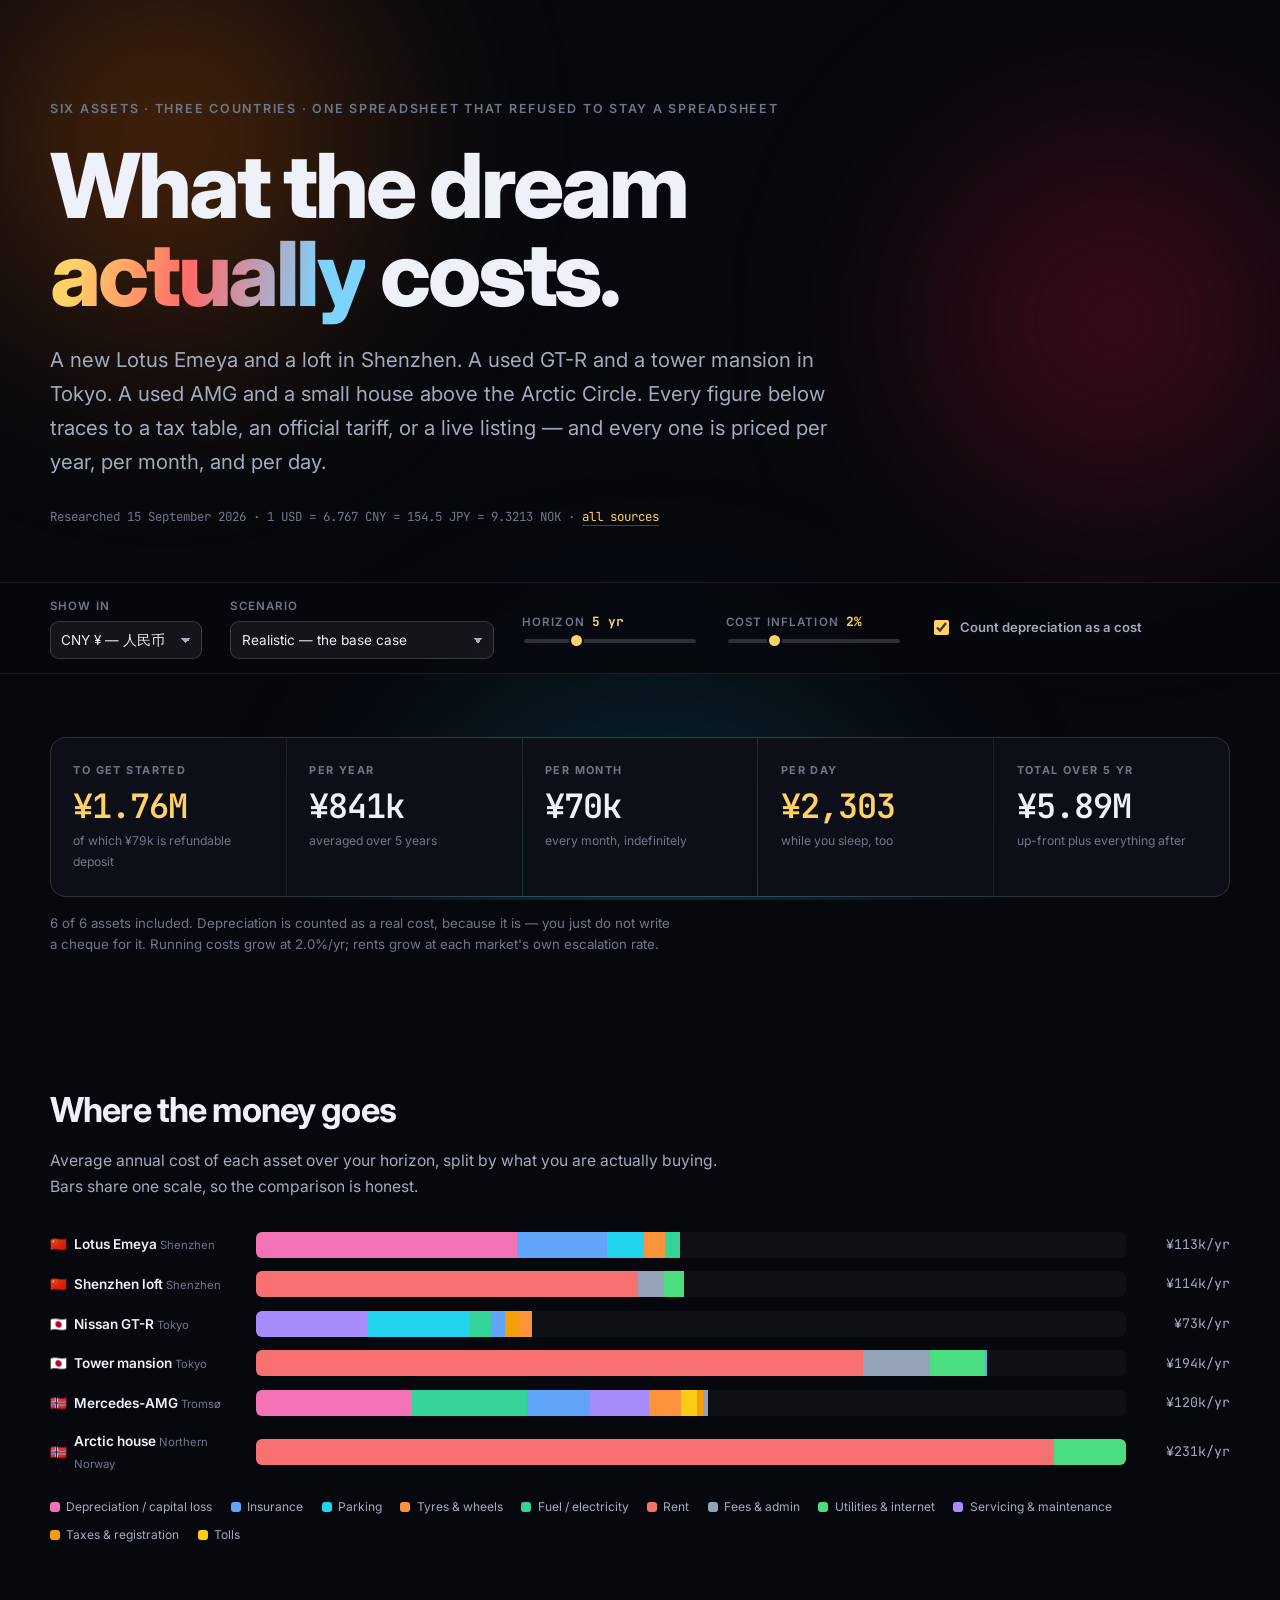
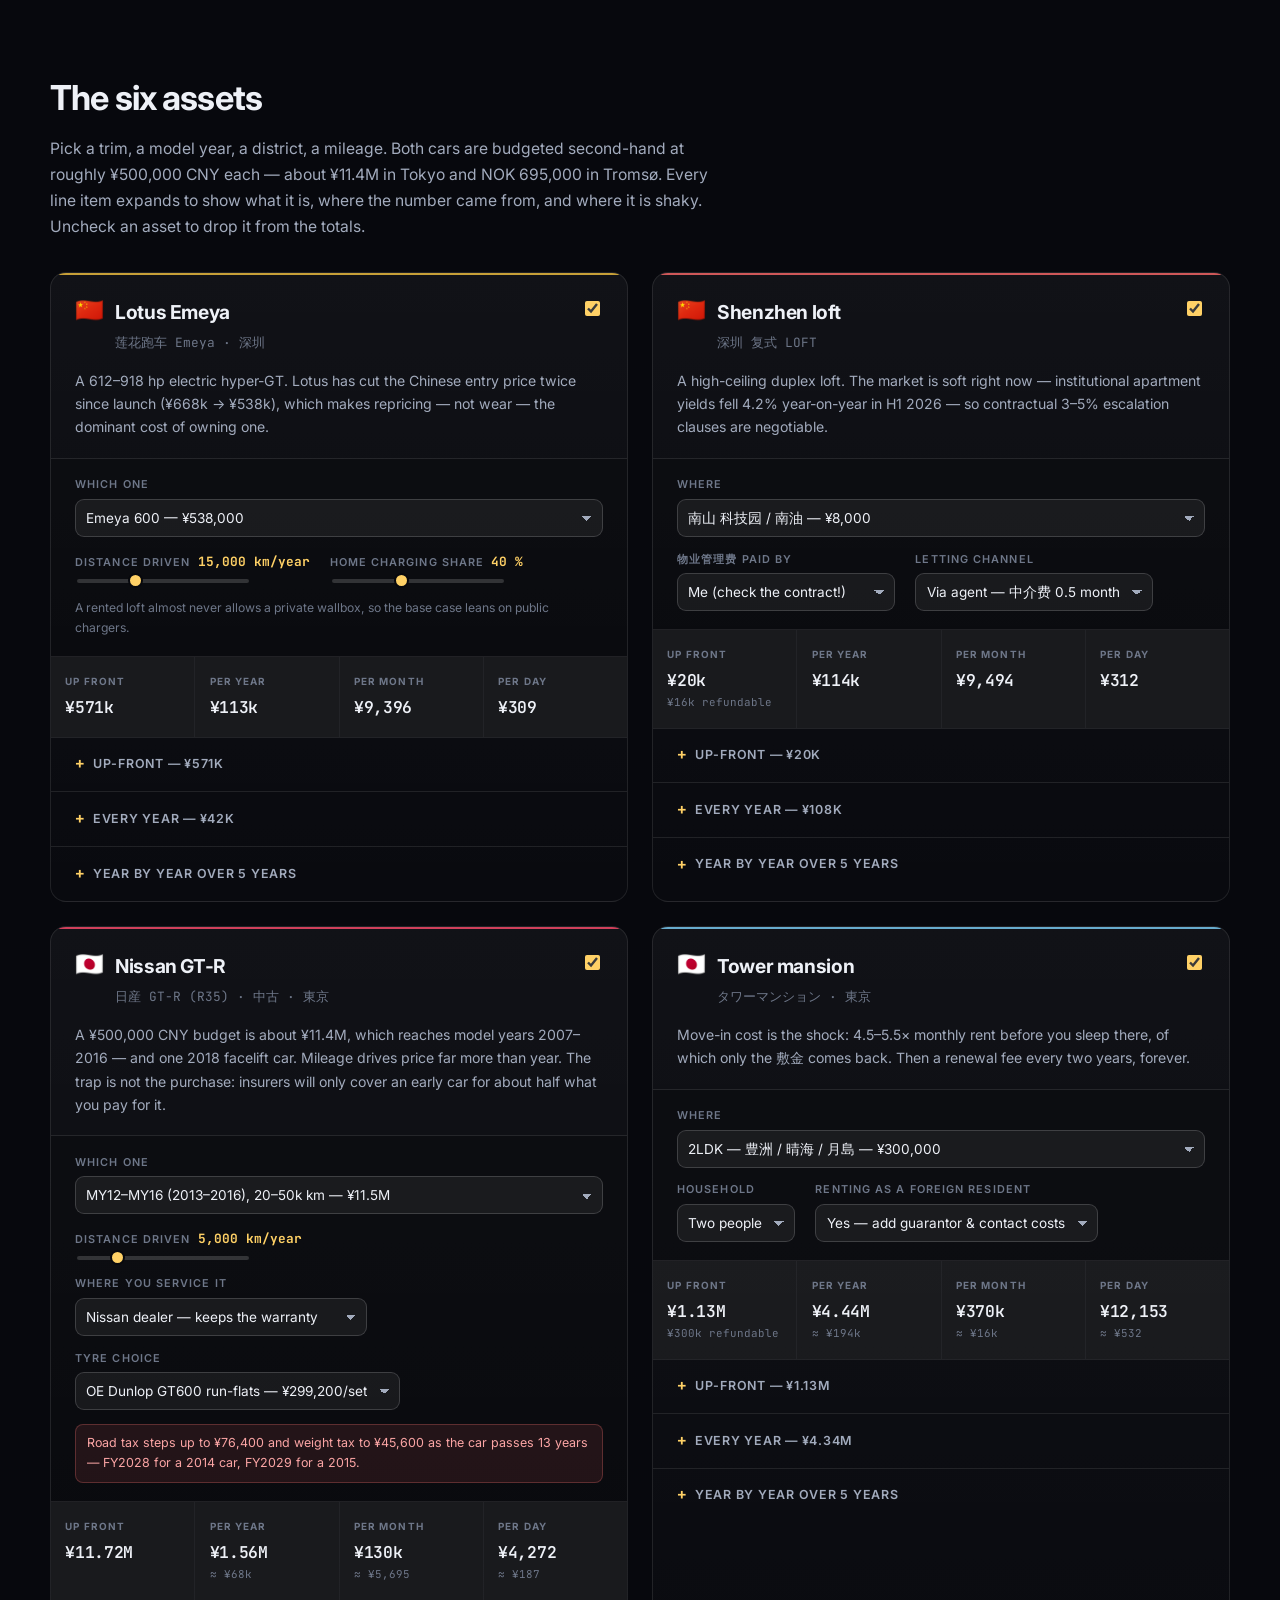
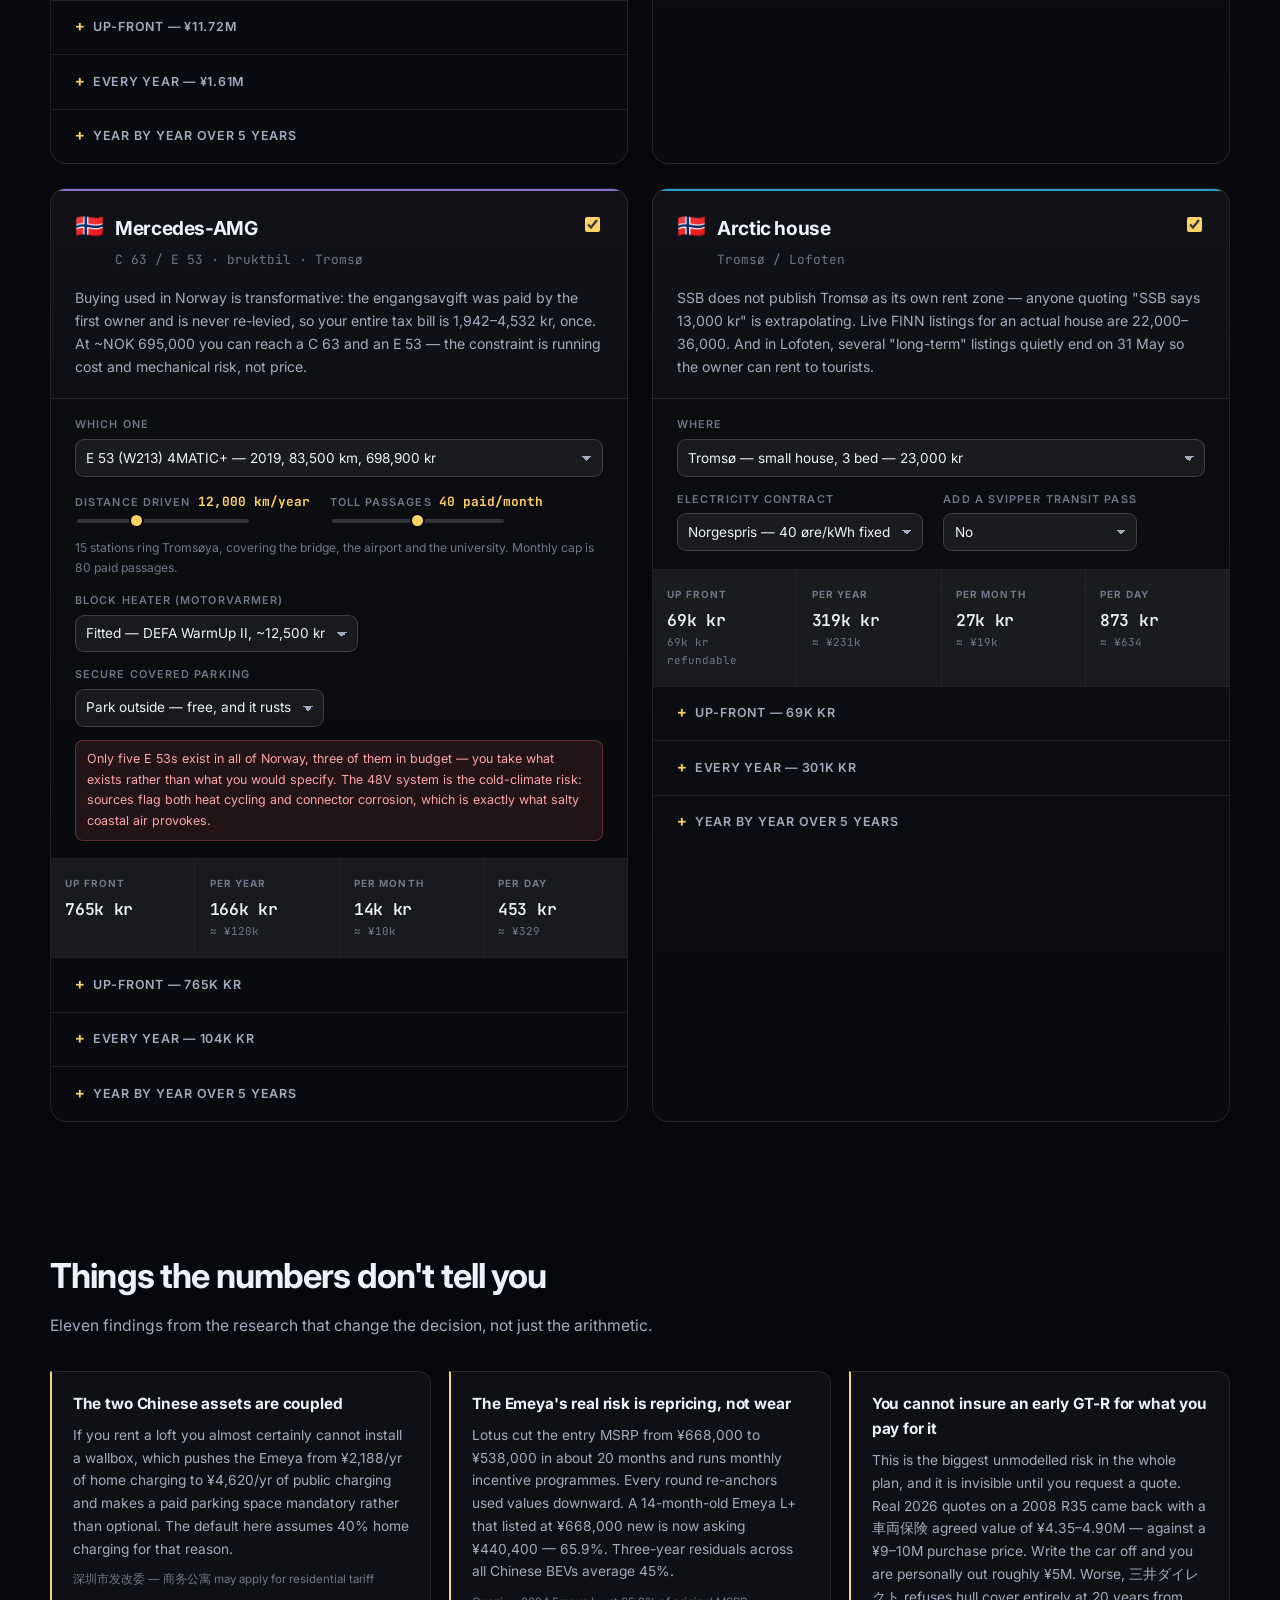
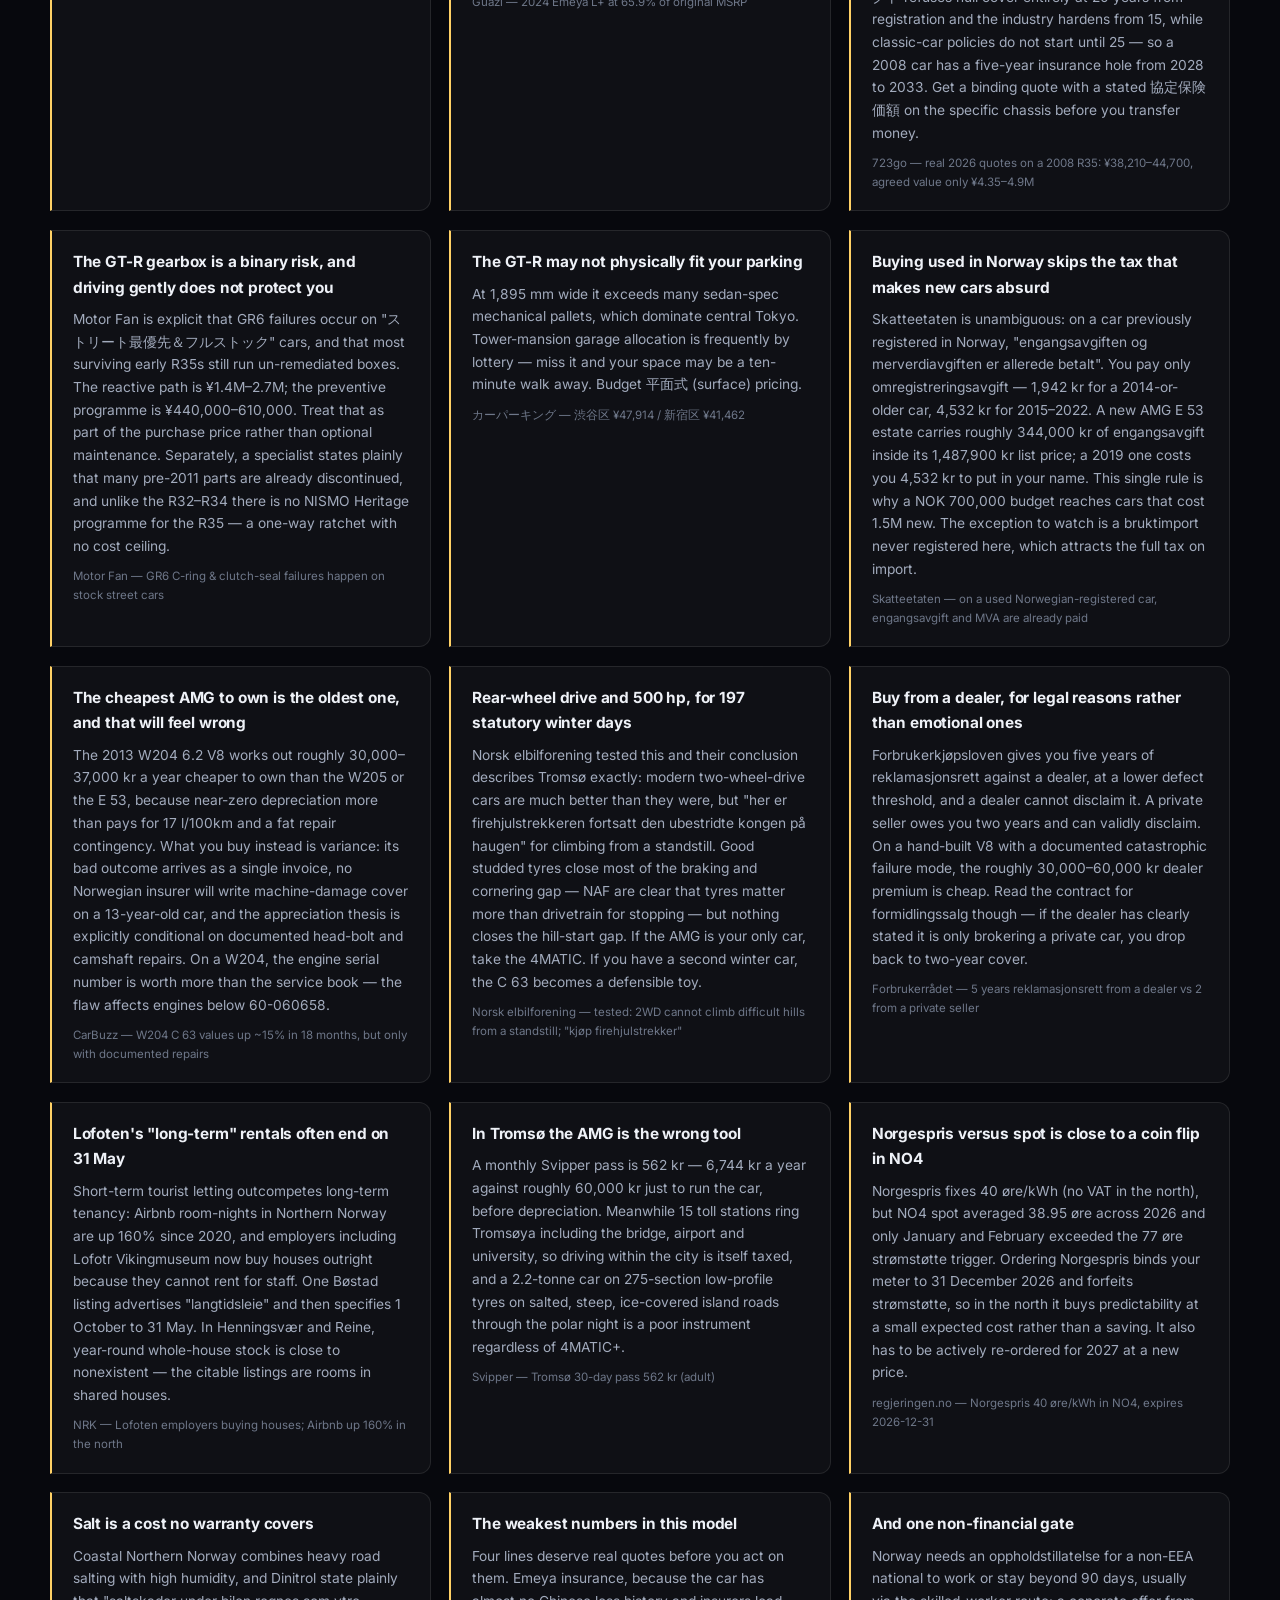
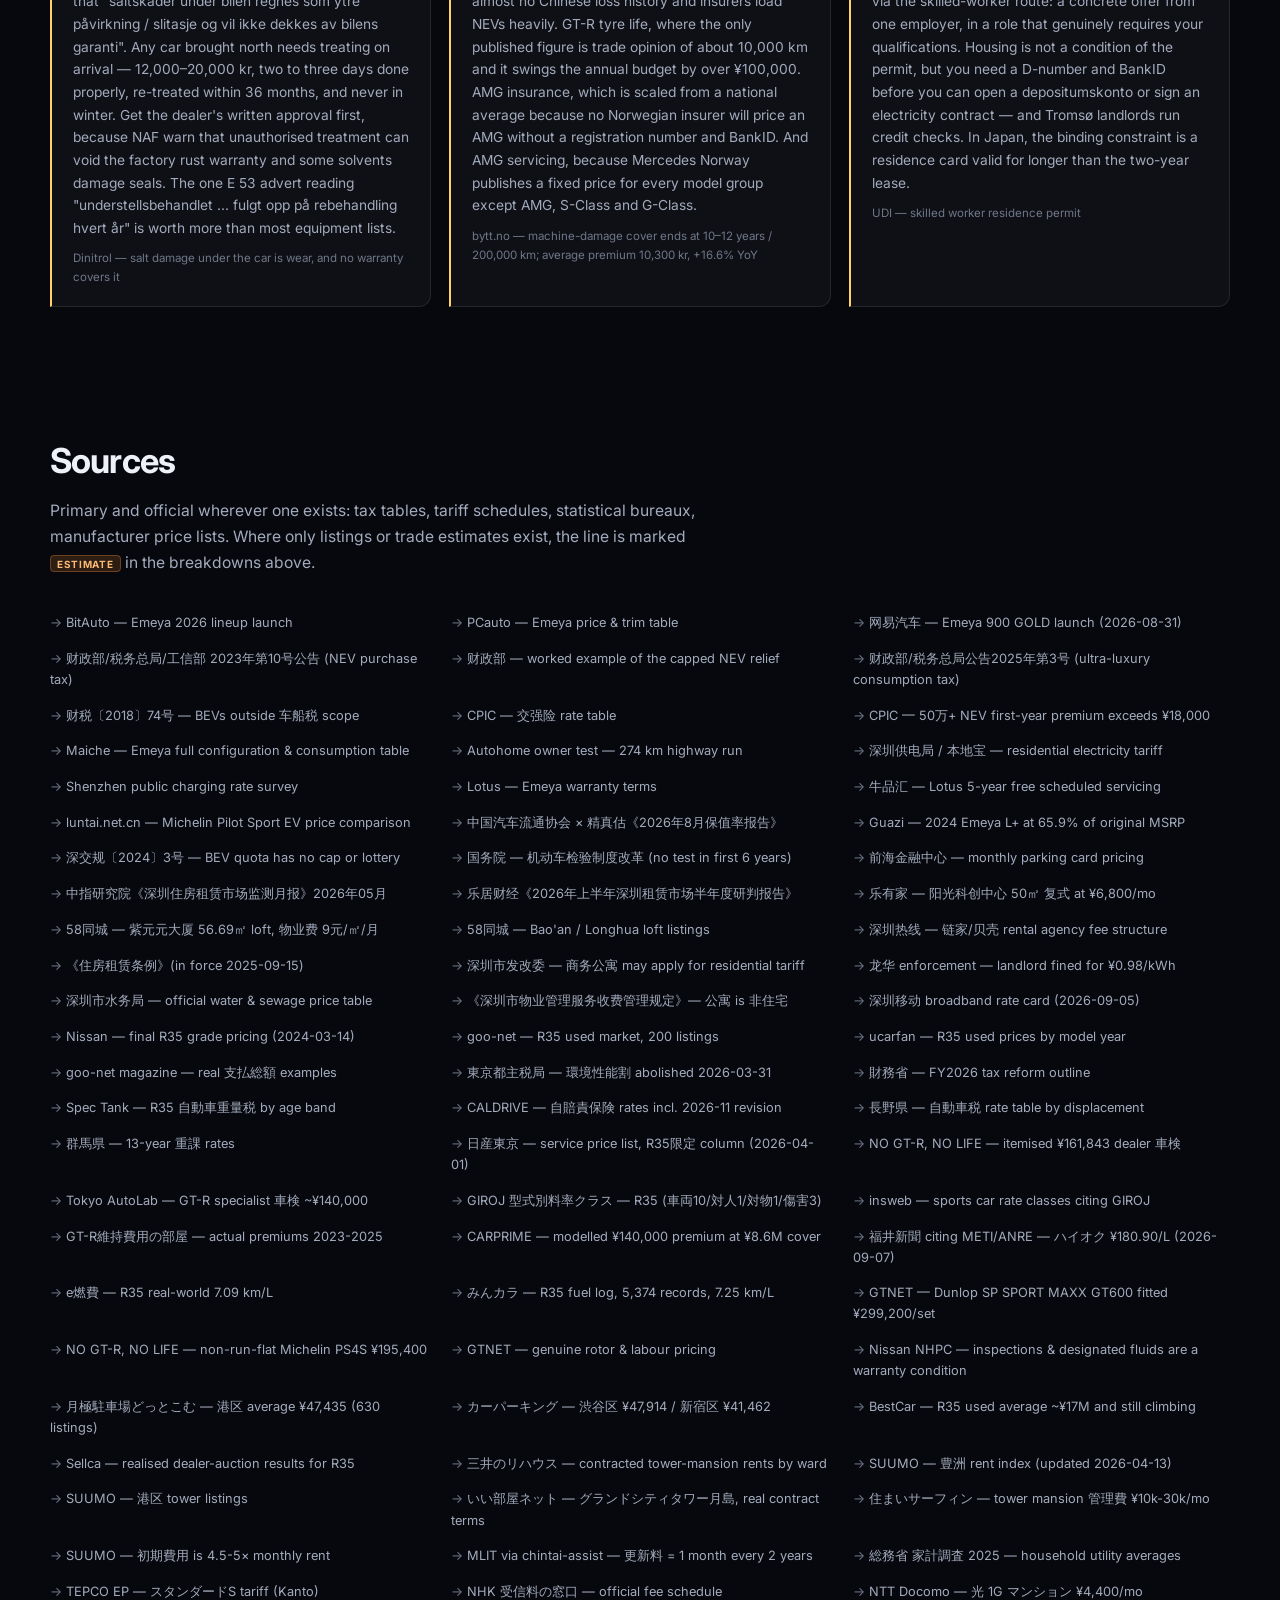
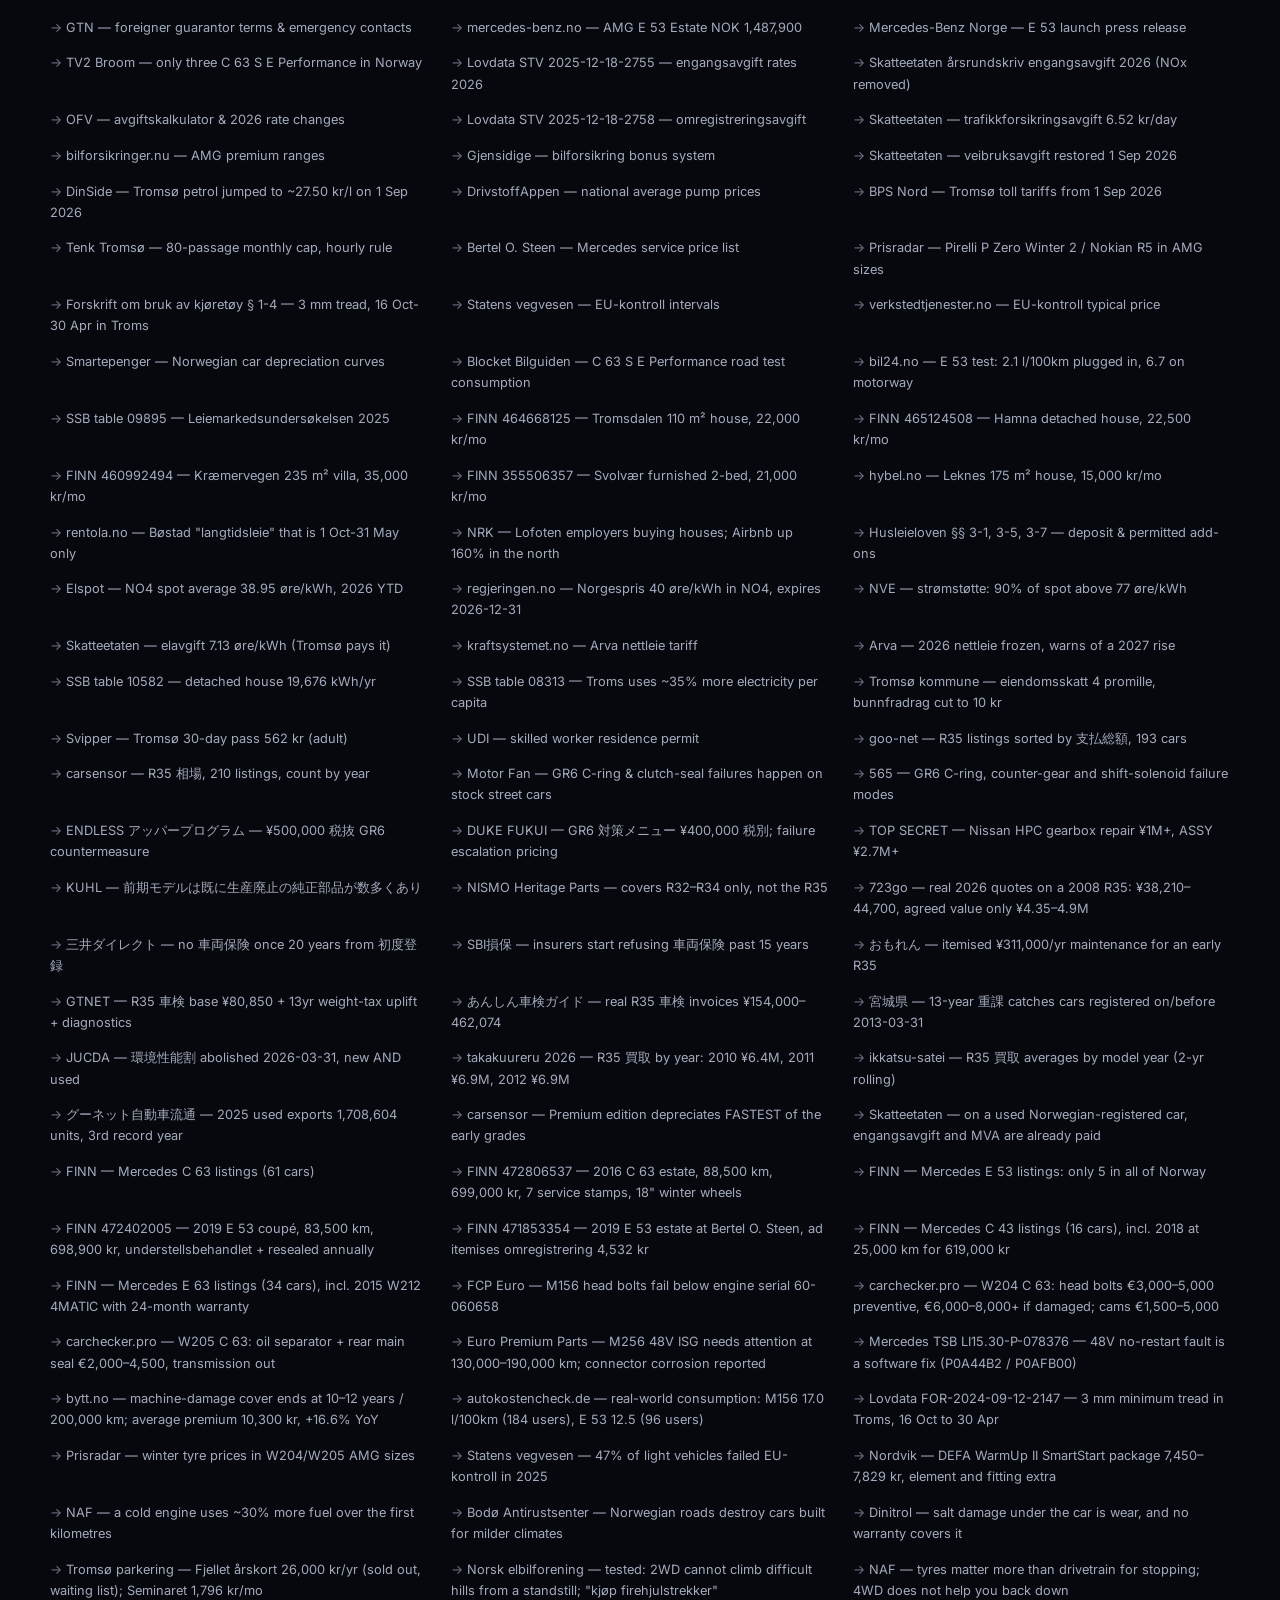
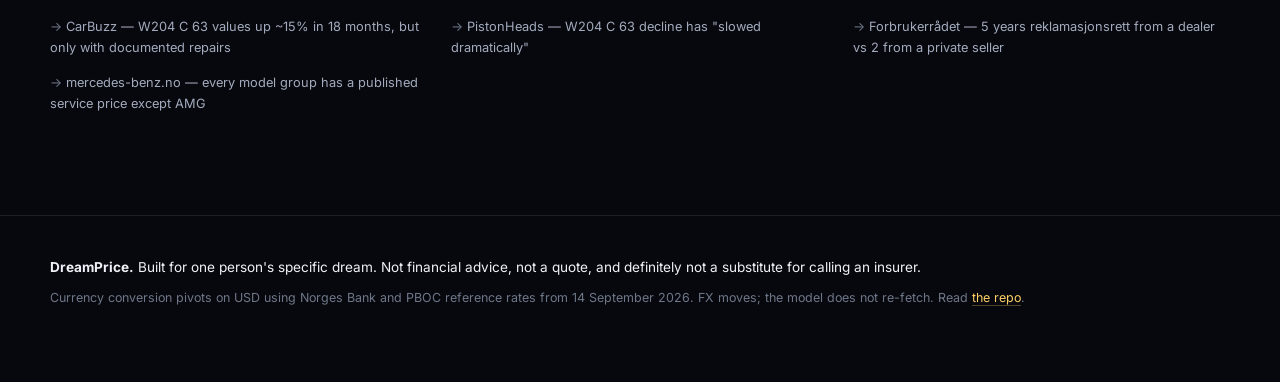
==== index.html @ a7a38472 "DreamPrice: sourced cost model for six assets across China, Japan and Norway Six assets priced per y" ====
<!DOCTYPE html>
<html lang="en">
<head>
<meta charset="utf-8" />
<meta name="viewport" content="width=device-width, initial-scale=1" />
<title>DreamPrice — what the dream actually costs</title>
<meta name="description" content="Sourced, line-by-line running costs for a Lotus Emeya in Shenzhen, a Nissan GT-R in Tokyo, a Mercedes-AMG in Tromsø, and somewhere to live in each. Per year, per month, per day." />
<meta name="color-scheme" content="dark" />
<meta property="og:title" content="DreamPrice — what the dream actually costs" />
<meta property="og:description" content="Six assets across three countries, costed line by line from primary sources. Per year, per month, per day." />
<link rel="preconnect" href="https://fonts.googleapis.com" />
<link rel="preconnect" href="https://fonts.gstatic.com" crossorigin />
<link href="https://fonts.googleapis.com/css2?family=Inter:wght@400;500;600;700;800&family=JetBrains+Mono:wght@400;600&display=swap" rel="stylesheet" />
<link rel="stylesheet" href="./assets/css/styles.css" />
</head>
<body>

<div class="aurora" aria-hidden="true"><span></span><span></span><span></span></div>

<header class="hero">
  <div class="wrap">
    <p class="kicker">Six assets · three countries · one spreadsheet that refused to stay a spreadsheet</p>
    <h1>What the dream<br /><em>actually</em> costs.</h1>
    <p class="lede">
      A new Lotus Emeya and a loft in Shenzhen. A used GT-R and a tower mansion in Tokyo. A used AMG and
      a small house above the Arctic Circle. Every figure below traces to a tax table, an official
      tariff, or a live listing — and every one is priced per year, per month, and per day.
    </p>
    <p class="stamp">
      Researched <time datetime="2026-09-15">15 September 2026</time>
      · <span id="fx-stamp"></span>
      · <a href="#sources">all sources</a>
    </p>
  </div>
</header>

<nav class="controls" id="controls" aria-label="Model controls">
  <div class="wrap controls-inner">
    <label class="ctl">
      <span>Show in</span>
      <select id="currency">
        <option value="CNY">CNY ¥ — 人民币</option>
        <option value="JPY">JPY ¥ — 円</option>
        <option value="NOK">NOK kr — kroner</option>
        <option value="USD">USD $</option>
        <option value="EUR">EUR €</option>
      </select>
    </label>
    <label class="ctl">
      <span>Scenario</span>
      <select id="scenario">
        <option value="low">Optimistic — everything goes right</option>
        <option value="base" selected>Realistic — the base case</option>
        <option value="high">Pessimistic — it all loads up</option>
      </select>
    </label>
    <label class="ctl">
      <span>Horizon <b id="years-out">5 yr</b></span>
      <input type="range" id="years" min="1" max="15" step="1" value="5" />
    </label>
    <label class="ctl">
      <span>Cost inflation <b id="inflation-out">2%</b></span>
      <input type="range" id="inflation" min="0" max="8" step="0.5" value="2" />
    </label>
    <label class="ctl toggle">
      <input type="checkbox" id="capital" checked />
      <span>Count depreciation as a cost</span>
    </label>
  </div>
</nav>

<main>

  <section class="wrap band">
    <div class="totals" id="totals"></div>
    <p class="totals-note" id="totals-note"></p>
  </section>

  <section class="wrap band">
    <div class="section-head">
      <h2>Where the money goes</h2>
      <p>
        Average annual cost of each asset over your horizon, split by what you are actually buying.
        Bars share one scale, so the comparison is honest.
      </p>
    </div>
    <div class="chart" id="chart"></div>
    <div class="legend" id="legend"></div>
  </section>

  <section class="wrap band">
    <div class="section-head">
      <h2>The six assets</h2>
      <p>
        Pick a trim, a model year, a district, a mileage. Both cars are budgeted second-hand at roughly
        ¥500,000 CNY each — about ¥11.4M in Tokyo and NOK 695,000 in Tromsø. Every line item expands to
        show what it is, where the number came from, and where it is shaky. Uncheck an asset to drop it
        from the totals.
      </p>
    </div>
    <div class="assets" id="assets"></div>
  </section>

  <section class="wrap band">
    <div class="section-head">
      <h2>Things the numbers don't tell you</h2>
      <p>Eleven findings from the research that change the decision, not just the arithmetic.</p>
    </div>
    <div class="caveats" id="caveats"></div>
  </section>

  <section class="wrap band" id="sources">
    <div class="section-head">
      <h2>Sources</h2>
      <p>
        Primary and official wherever one exists: tax tables, tariff schedules, statistical bureaux,
        manufacturer price lists. Where only listings or trade estimates exist, the line is marked
        <span class="pill est">estimate</span> in the breakdowns above.
      </p>
    </div>
    <div class="sources" id="sources-list"></div>
  </section>

</main>

<footer>
  <div class="wrap">
    <p>
      <strong>DreamPrice.</strong> Built for one person's specific dream. Not financial advice, not a
      quote, and definitely not a substitute for calling an insurer.
    </p>
    <p class="muted">
      Currency conversion pivots on USD using Norges Bank and PBOC reference rates from
      <time datetime="2026-09-14">14 September 2026</time>. FX moves; the model does not re-fetch.
      Read <a href="https://github.com/ETOgaosion/DreamPrice">the repo</a>.
    </p>
  </div>
</footer>

<script type="module" src="./assets/js/app.js"></script>
</body>
</html>
---- assets/css/styles.css ----
:root {
  --bg: #07080d;
  --bg-2: #0d0f18;
  --panel: rgba(255, 255, 255, 0.035);
  --panel-2: rgba(255, 255, 255, 0.06);
  --line: rgba(255, 255, 255, 0.09);
  --line-2: rgba(255, 255, 255, 0.16);
  --ink: #eef1f7;
  --ink-dim: #a2abbd;
  --ink-faint: #6e7789;
  --accent: #ffd166;
  --radius: 16px;
  --mono: 'JetBrains Mono', ui-monospace, SFMono-Regular, Menlo, monospace;
}

* { box-sizing: border-box; }

html { scroll-behavior: smooth; }

body {
  margin: 0;
  background: var(--bg);
  color: var(--ink);
  font-family: Inter, -apple-system, BlinkMacSystemFont, 'Segoe UI', system-ui, sans-serif;
  font-size: 16px;
  line-height: 1.65;
  -webkit-font-smoothing: antialiased;
  overflow-x: hidden;
}

a { color: var(--accent); text-decoration: none; border-bottom: 1px solid rgba(255, 209, 102, 0.3); }
a:hover { border-bottom-color: var(--accent); }

.wrap { width: min(1180px, calc(100% - 2.5rem)); margin-inline: auto; }

/* ---------- aurora backdrop ---------- */
.aurora { position: fixed; inset: 0; z-index: -1; overflow: hidden; }
.aurora span {
  position: absolute; border-radius: 50%; filter: blur(90px); opacity: 0.5;
}
.aurora span:nth-child(1) { width: 46vw; height: 46vw; left: -10vw; top: -12vw; background: radial-gradient(circle, #b45309, transparent 68%); }
.aurora span:nth-child(2) { width: 42vw; height: 42vw; right: -8vw; top: 4vw; background: radial-gradient(circle, #9f1239, transparent 68%); }
.aurora span:nth-child(3) { width: 54vw; height: 54vw; left: 24vw; top: 46vw; background: radial-gradient(circle, #0e7490, transparent 70%); }

/* ---------- hero ---------- */
.hero { padding: clamp(4rem, 11vh, 8rem) 0 clamp(2.5rem, 6vh, 4rem); }
.kicker {
  font-size: 0.78rem; letter-spacing: 0.14em; text-transform: uppercase;
  color: var(--ink-faint); margin: 0 0 1.4rem; font-weight: 600;
}
.hero h1 {
  font-size: clamp(2.7rem, 8.5vw, 5.6rem); line-height: 0.98; letter-spacing: -0.035em;
  font-weight: 800; margin: 0 0 1.6rem;
}
.hero h1 em {
  font-style: normal;
  background: linear-gradient(100deg, #ffd166 10%, #ff6b6b 45%, #7dd3fc 85%);
  -webkit-background-clip: text; background-clip: text; color: transparent;
}
.lede { font-size: clamp(1.02rem, 1.9vw, 1.28rem); color: var(--ink-dim); max-width: 62ch; margin: 0 0 1.8rem; }
.stamp { font-family: var(--mono); font-size: 0.78rem; color: var(--ink-faint); margin: 0; }

/* ---------- controls ---------- */
.controls {
  position: sticky; top: 0; z-index: 40;
  background: rgba(7, 8, 13, 0.82);
  backdrop-filter: blur(18px) saturate(1.4);
  border-top: 1px solid var(--line); border-bottom: 1px solid var(--line);
}
.controls-inner {
  display: flex; flex-wrap: wrap; gap: 1rem 1.75rem; align-items: center;
  padding: 0.9rem 0;
}
.ctl { display: flex; flex-direction: column; gap: 0.3rem; font-size: 0.72rem; }
.ctl > span {
  letter-spacing: 0.1em; text-transform: uppercase; color: var(--ink-faint); font-weight: 600;
  display: flex; gap: 0.45rem; align-items: baseline;
}
.ctl > span b { font-family: var(--mono); color: var(--accent); letter-spacing: 0; text-transform: none; font-size: 0.8rem; }
.ctl.toggle { flex-direction: row; align-items: center; gap: 0.5rem; }
.ctl.toggle span { text-transform: none; letter-spacing: 0; font-size: 0.82rem; color: var(--ink-dim); }

select, input[type='number'] {
  appearance: none; background: var(--panel-2); color: var(--ink);
  border: 1px solid var(--line-2); border-radius: 9px;
  padding: 0.42rem 2rem 0.42rem 0.65rem; font: inherit; font-size: 0.85rem;
  background-image: linear-gradient(45deg, transparent 50%, var(--ink-dim) 50%), linear-gradient(135deg, var(--ink-dim) 50%, transparent 50%);
  background-position: calc(100% - 15px) 52%, calc(100% - 10px) 52%;
  background-size: 5px 5px, 5px 5px; background-repeat: no-repeat;
  cursor: pointer; max-width: 100%;
}
select:focus-visible, input:focus-visible { outline: 2px solid var(--accent); outline-offset: 2px; }
option { background: #14161f; color: var(--ink); }

input[type='range'] {
  appearance: none; width: 172px; height: 4px; border-radius: 3px;
  background: var(--line-2); cursor: pointer;
}
input[type='range']::-webkit-slider-thumb {
  appearance: none; width: 15px; height: 15px; border-radius: 50%;
  background: var(--accent); border: 2px solid var(--bg); cursor: grab;
}
input[type='range']::-moz-range-thumb {
  width: 15px; height: 15px; border-radius: 50%; background: var(--accent);
  border: 2px solid var(--bg); cursor: grab;
}
input[type='checkbox'] { accent-color: var(--accent); width: 15px; height: 15px; cursor: pointer; }

/* ---------- sections ---------- */
.band { padding: clamp(2.75rem, 7vh, 4.75rem) 0; }
.section-head { max-width: 68ch; margin-bottom: 2rem; }
.section-head h2 {
  font-size: clamp(1.5rem, 3.4vw, 2.15rem); letter-spacing: -0.025em; font-weight: 700;
  margin: 0 0 0.55rem;
}
.section-head p { color: var(--ink-dim); margin: 0; font-size: 0.98rem; }

/* ---------- headline totals ---------- */
.totals {
  display: grid; gap: 1px; background: var(--line);
  grid-template-columns: repeat(auto-fit, minmax(190px, 1fr));
  border: 1px solid var(--line); border-radius: var(--radius); overflow: hidden;
}
.tot { background: var(--bg-2); padding: 1.5rem 1.4rem; }
.tot .lbl {
  font-size: 0.68rem; letter-spacing: 0.13em; text-transform: uppercase;
  color: var(--ink-faint); font-weight: 700; margin-bottom: 0.5rem;
}
.tot .val {
  font-family: var(--mono); font-size: clamp(1.4rem, 3.4vw, 2.1rem);
  font-weight: 600; letter-spacing: -0.03em; line-height: 1.1;
}
.tot .sub { font-size: 0.76rem; color: var(--ink-faint); margin-top: 0.4rem; }
.tot.flag .val { color: var(--accent); }
.totals-note { color: var(--ink-faint); font-size: 0.83rem; margin: 1rem 0 0; max-width: 78ch; }

/* ---------- chart ---------- */
.chart { display: flex; flex-direction: column; gap: 0.85rem; }
.crow { display: grid; grid-template-columns: 190px 1fr auto; gap: 1rem; align-items: center; }
.crow .cname { font-size: 0.85rem; font-weight: 600; display: flex; gap: 0.45rem; align-items: center; }
.crow .cname small { color: var(--ink-faint); font-weight: 400; }
.cbar { display: flex; height: 26px; border-radius: 6px; overflow: hidden; background: var(--panel); }
.cbar i { display: block; height: 100%; transition: width 0.35s cubic-bezier(0.4, 0, 0.2, 1); }
.crow .cval { font-family: var(--mono); font-size: 0.83rem; color: var(--ink-dim); min-width: 88px; text-align: right; }
.crow.off { opacity: 0.28; }

.legend { display: flex; flex-wrap: wrap; gap: 0.5rem 1.15rem; margin-top: 1.4rem; }
.legend span { font-size: 0.75rem; color: var(--ink-dim); display: flex; align-items: center; gap: 0.4rem; }
.legend i { width: 10px; height: 10px; border-radius: 3px; display: block; }

/* ---------- asset cards ---------- */
.assets { display: grid; gap: 1.5rem; grid-template-columns: repeat(auto-fit, minmax(430px, 1fr)); }
@media (max-width: 700px) { .assets { grid-template-columns: 1fr; } }

.card {
  border: 1px solid var(--line); border-radius: var(--radius);
  background: linear-gradient(180deg, rgba(255, 255, 255, 0.045), rgba(255, 255, 255, 0.012));
  overflow: hidden; position: relative;
}
.card::before {
  content: ''; position: absolute; inset: 0 0 auto; height: 2px;
  background: var(--card-accent, var(--accent)); opacity: 0.8;
}
.card.disabled { opacity: 0.45; }

.card-head { padding: 1.5rem 1.5rem 1.2rem; border-bottom: 1px solid var(--line); }
.card-title { display: flex; align-items: flex-start; gap: 0.7rem; }
.card-title .flag { font-size: 1.45rem; line-height: 1.2; }
.card-title h3 { margin: 0; font-size: 1.2rem; letter-spacing: -0.02em; font-weight: 700; }
.card-title .native { font-size: 0.8rem; color: var(--ink-faint); font-family: var(--mono); }
.card-title .onoff { margin-left: auto; }
.blurb { color: var(--ink-dim); font-size: 0.88rem; margin: 0.9rem 0 0; }

.card-inputs { display: flex; flex-wrap: wrap; gap: 0.85rem 1.25rem; padding: 1.1rem 1.5rem; border-bottom: 1px solid var(--line); background: rgba(0, 0, 0, 0.18); }
.card-inputs .ctl { font-size: 0.68rem; }
.card-inputs select { max-width: 100%; }
.card-inputs .full { flex: 1 1 100%; }
.hint { flex: 1 1 100%; font-size: 0.76rem; color: var(--ink-faint); margin: 0; }
.unavailable {
  flex: 1 1 100%; font-size: 0.78rem; color: #fca5a5; margin: 0;
  background: rgba(248, 113, 113, 0.1); border: 1px solid rgba(248, 113, 113, 0.28);
  border-radius: 8px; padding: 0.5rem 0.7rem;
}

.kpis { display: grid; grid-template-columns: repeat(4, 1fr); gap: 1px; background: var(--line); }
.kpi { background: rgba(0, 0, 0, 0.24); padding: 1rem 0.9rem; }
.kpi .lbl { font-size: 0.62rem; letter-spacing: 0.11em; text-transform: uppercase; color: var(--ink-faint); font-weight: 700; }
.kpi .val { font-family: var(--mono); font-size: 1.02rem; font-weight: 600; margin-top: 0.3rem; letter-spacing: -0.02em; }
.kpi .alt { font-size: 0.68rem; color: var(--ink-faint); font-family: var(--mono); }
@media (max-width: 520px) { .kpis { grid-template-columns: repeat(2, 1fr); } }

details.block { border-top: 1px solid var(--line); }
details.block > summary {
  padding: 0.85rem 1.5rem; cursor: pointer; font-size: 0.78rem; font-weight: 600;
  letter-spacing: 0.06em; text-transform: uppercase; color: var(--ink-dim);
  display: flex; align-items: center; gap: 0.5rem; list-style: none;
}
details.block > summary::-webkit-details-marker { display: none; }
details.block > summary::before {
  content: '+'; font-family: var(--mono); color: var(--accent); font-size: 1rem; width: 1ch;
}
details.block[open] > summary::before { content: '−'; }
details.block > summary:hover { color: var(--ink); background: rgba(255, 255, 255, 0.03); }
details.block .body { padding: 0.3rem 1.5rem 1.4rem; }

/* line items */
.li { border-bottom: 1px solid rgba(255, 255, 255, 0.05); padding: 0.6rem 0; }
.li:last-child { border-bottom: 0; }
.li-top { display: flex; gap: 0.75rem; align-items: baseline; }
.li-lbl { font-size: 0.86rem; flex: 1; }
.li-amt { font-family: var(--mono); font-size: 0.85rem; white-space: nowrap; }
.li-amt.zero { color: var(--ink-faint); }
.li-note { font-size: 0.79rem; color: var(--ink-dim); margin: 0.4rem 0 0; padding-left: 0.1rem; border-left: 2px solid var(--line-2); padding-left: 0.7rem; }
.li-src { font-size: 0.72rem; margin-top: 0.35rem; }
.li-src a { color: var(--ink-faint); border-bottom-color: transparent; }
.li-src a:hover { color: var(--accent); }
.li-total { display: flex; gap: 0.75rem; margin-top: 0.9rem; padding-top: 0.7rem; border-top: 1px solid var(--line-2); font-weight: 600; font-size: 0.88rem; }
.li-total span:last-child { margin-left: auto; font-family: var(--mono); }

.pill {
  font-size: 0.62rem; text-transform: uppercase; letter-spacing: 0.08em; font-weight: 700;
  padding: 0.1rem 0.4rem; border-radius: 4px; vertical-align: 1px; white-space: nowrap;
}
.pill.est { background: rgba(251, 146, 60, 0.16); color: #fdba74; border: 1px solid rgba(251, 146, 60, 0.3); }
.pill.ref { background: rgba(52, 211, 153, 0.14); color: #6ee7b7; border: 1px solid rgba(52, 211, 153, 0.3); }
.pill.info { background: rgba(148, 163, 184, 0.14); color: #cbd5e1; border: 1px solid rgba(148, 163, 184, 0.3); }

/* year table */
table.yrs { width: 100%; border-collapse: collapse; font-size: 0.82rem; }
table.yrs th, table.yrs td { padding: 0.42rem 0.5rem; text-align: right; border-bottom: 1px solid rgba(255, 255, 255, 0.05); }
table.yrs th { font-size: 0.66rem; text-transform: uppercase; letter-spacing: 0.08em; color: var(--ink-faint); font-weight: 700; }
table.yrs th:first-child, table.yrs td:first-child { text-align: left; }
table.yrs td { font-family: var(--mono); }
table.yrs tfoot td { border-bottom: 0; border-top: 1px solid var(--line-2); font-weight: 600; color: var(--ink); }
table.yrs .dim { color: var(--ink-faint); }

/* ---------- caveats ---------- */
.caveats { display: grid; gap: 1.15rem; grid-template-columns: repeat(auto-fit, minmax(330px, 1fr)); }
.caveat {
  border: 1px solid var(--line); border-left: 2px solid var(--accent);
  border-radius: 0 12px 12px 0; padding: 1.15rem 1.3rem; background: var(--panel);
}
.caveat h4 { margin: 0 0 0.5rem; font-size: 0.96rem; letter-spacing: -0.01em; }
.caveat p { margin: 0; font-size: 0.86rem; color: var(--ink-dim); }
.caveat .li-src { margin-top: 0.6rem; }

/* ---------- sources ---------- */
.sources { display: grid; gap: 0.35rem 1.5rem; grid-template-columns: repeat(auto-fit, minmax(360px, 1fr)); }
.sources a { font-size: 0.8rem; color: var(--ink-dim); border-bottom-color: transparent; display: block; padding: 0.25rem 0; }
.sources a:hover { color: var(--accent); }
.sources a::before { content: '→ '; color: var(--ink-faint); }

/* ---------- narrow screens ---------- */
@media (max-width: 680px) {
  /* Five stacked controls would eat half the viewport if they stayed pinned. */
  .controls { position: static; }
  .controls-inner { gap: 0.9rem 1.25rem; }
  input[type='range'] { width: 100%; min-width: 150px; }
  .ctl { flex: 1 1 140px; }
  .ctl.toggle { flex-basis: 100%; }

  .crow { grid-template-columns: 1fr auto; row-gap: 0.4rem; }
  .crow .cbar { grid-column: 1 / -1; height: 22px; }
  .crow .cval { text-align: left; min-width: 0; }

  .card-head, .card-inputs, details.block > summary, details.block .body { padding-inline: 1.15rem; }
  table.yrs { font-size: 0.76rem; }
  table.yrs th, table.yrs td { padding: 0.36rem 0.3rem; }
}

/* ---------- reduced motion ---------- */
@media (prefers-reduced-motion: reduce) {
  html { scroll-behavior: auto; }
  .cbar i { transition: none; }
}

/* ---------- footer ---------- */
footer { border-top: 1px solid var(--line); padding: 2.5rem 0 4rem; margin-top: 2rem; }
footer p { font-size: 0.85rem; margin: 0 0 0.6rem; }
footer .muted { color: var(--ink-faint); font-size: 0.78rem; }
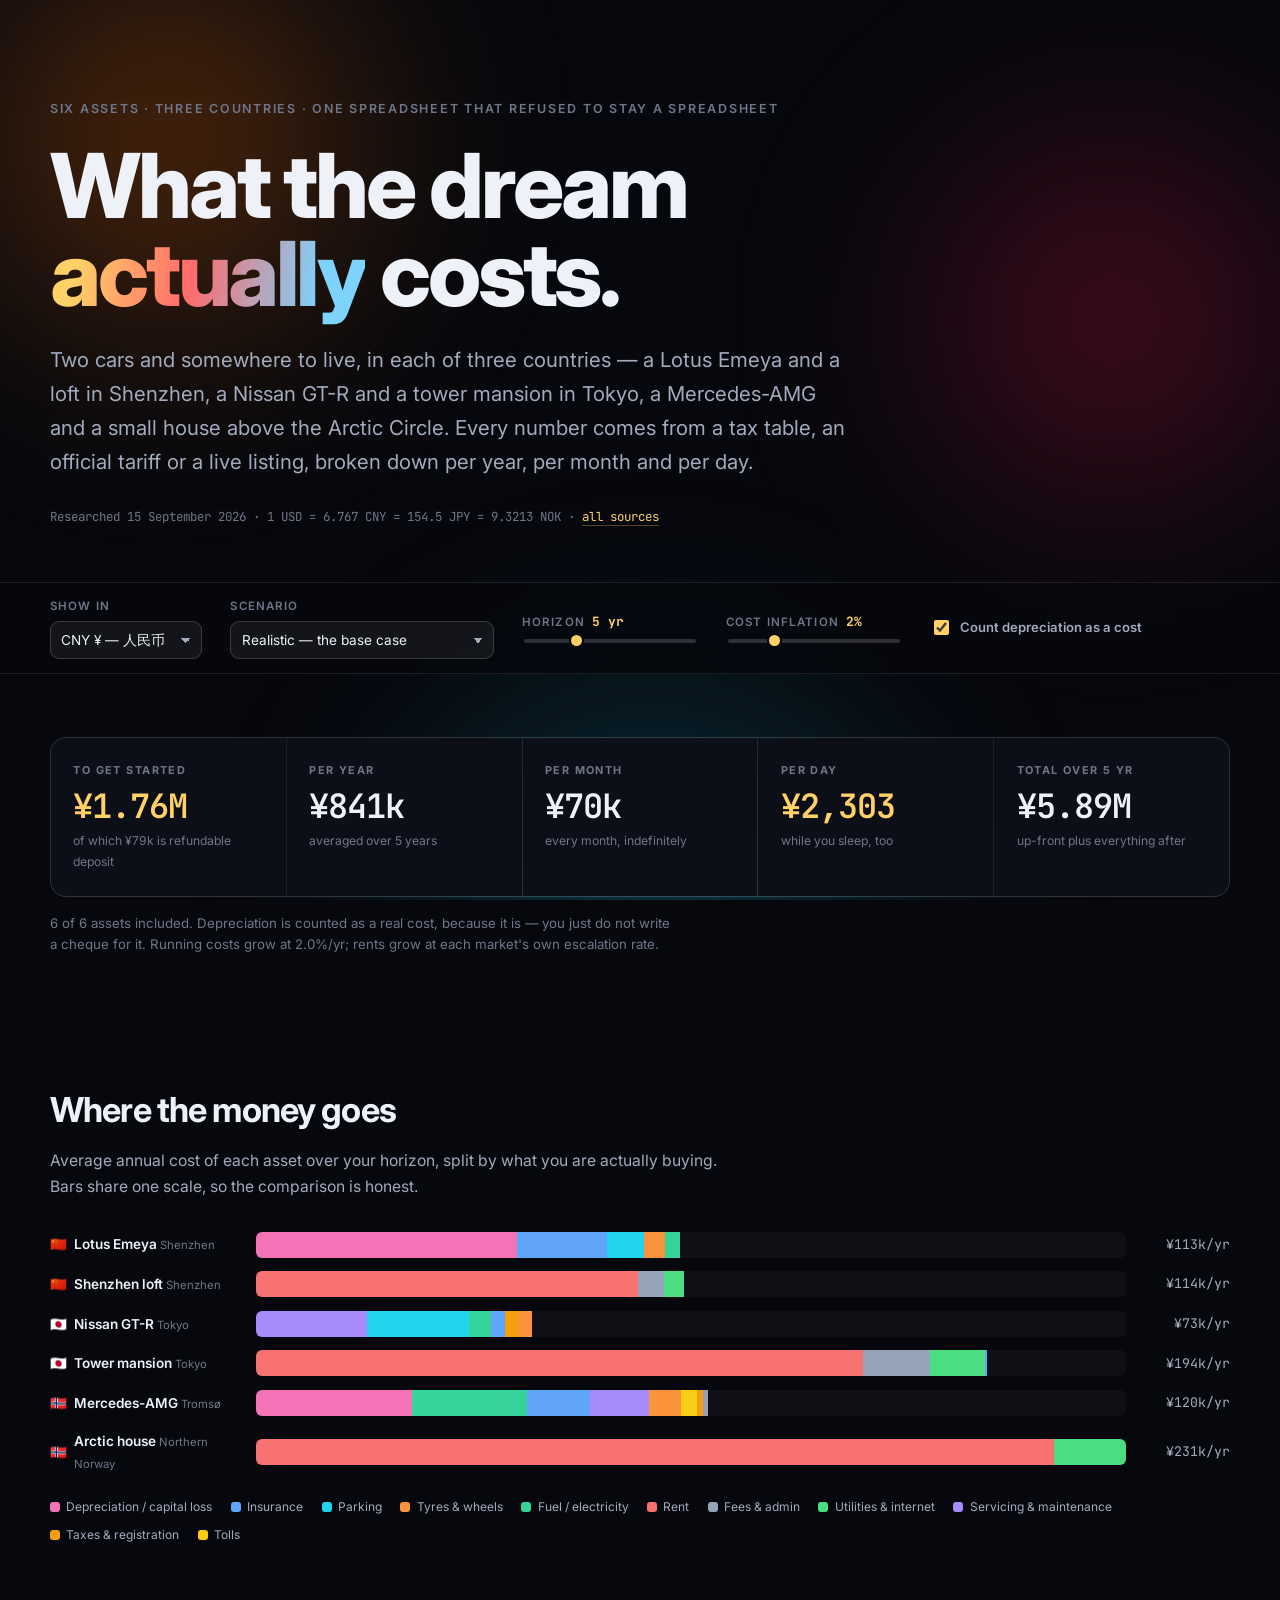
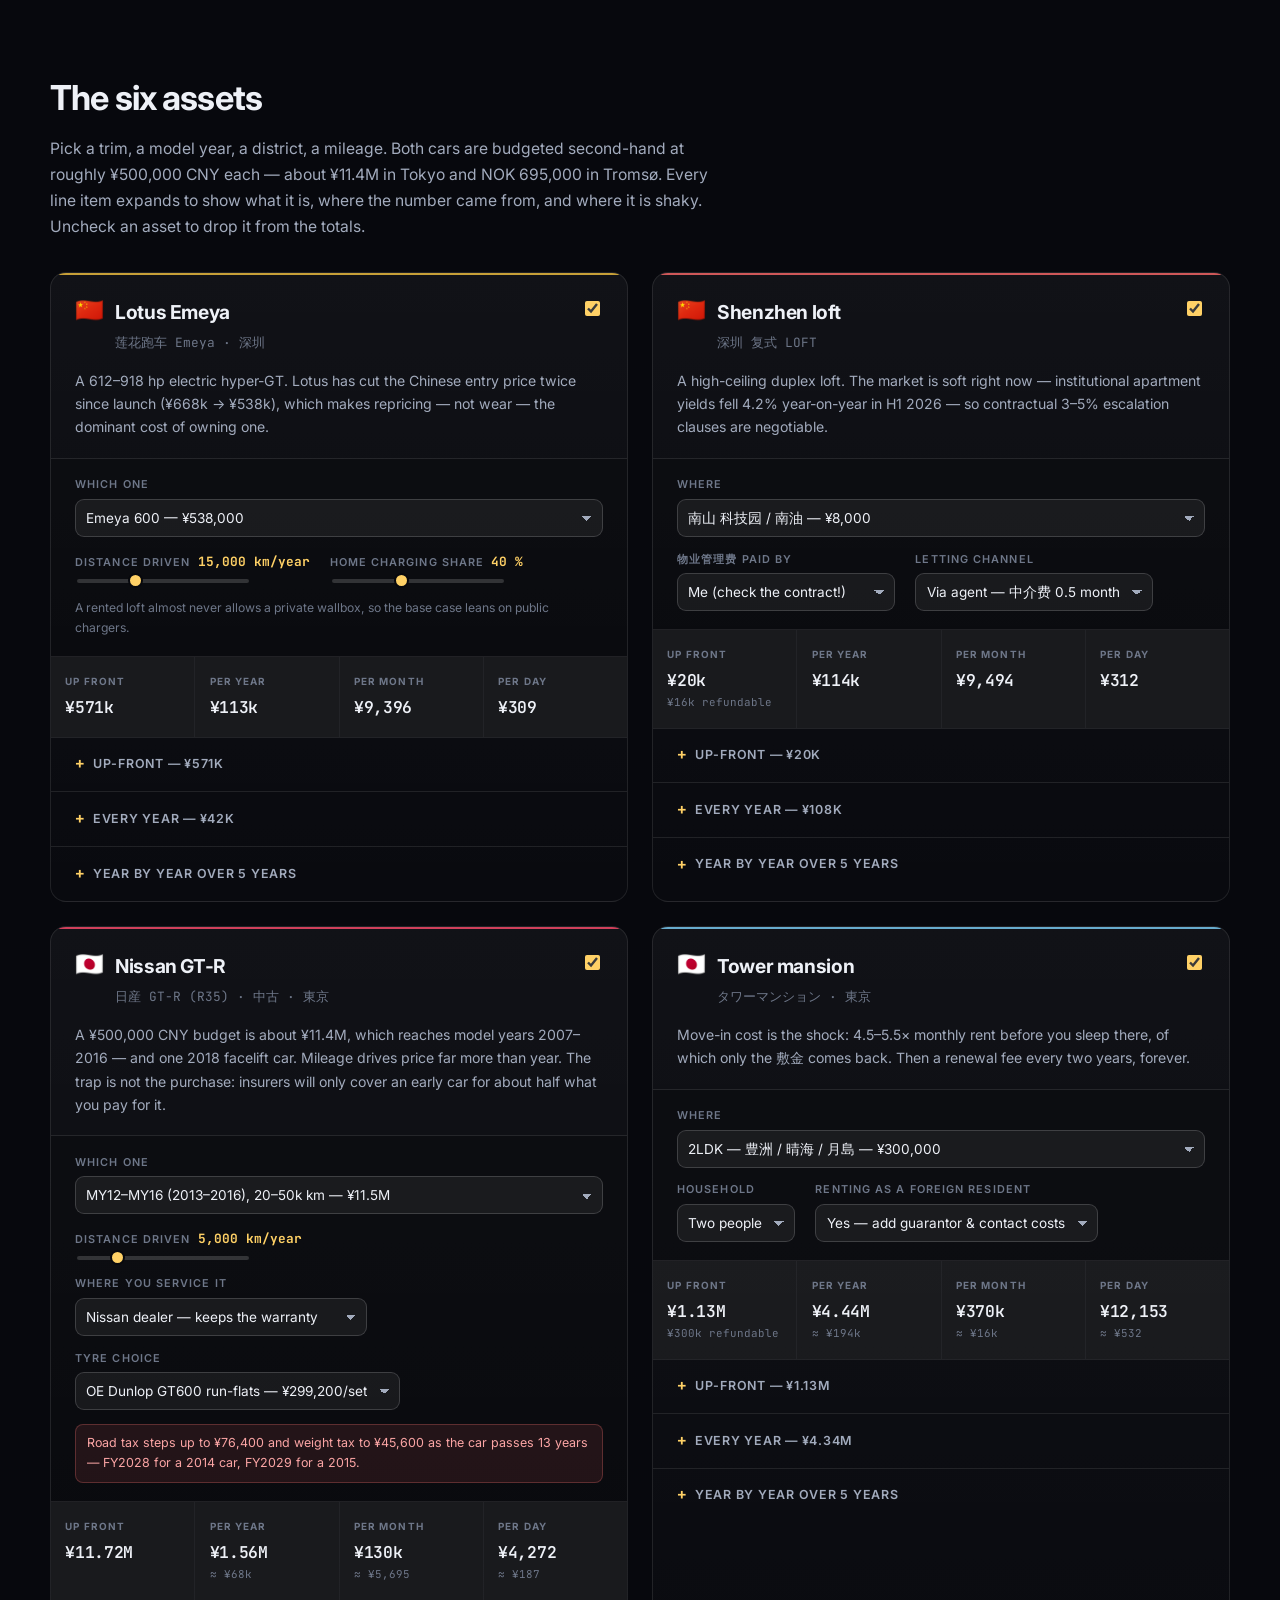
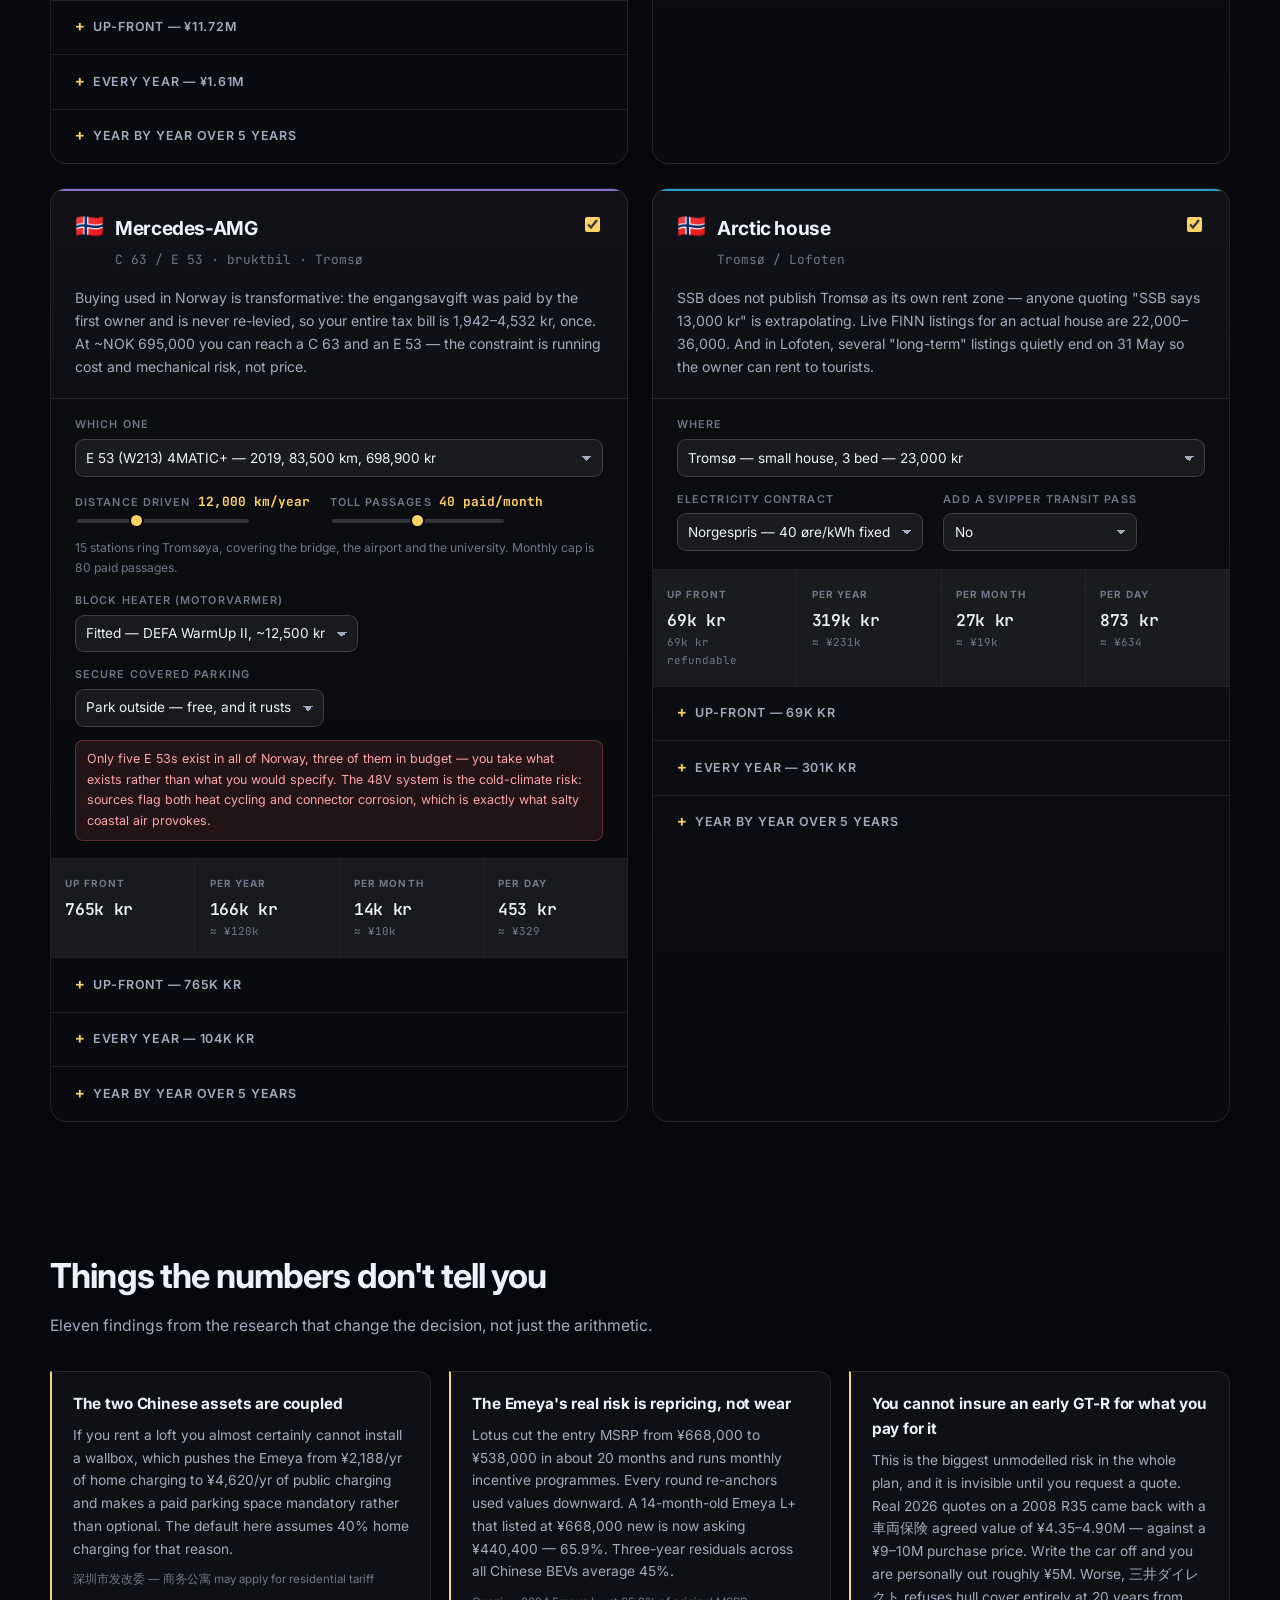
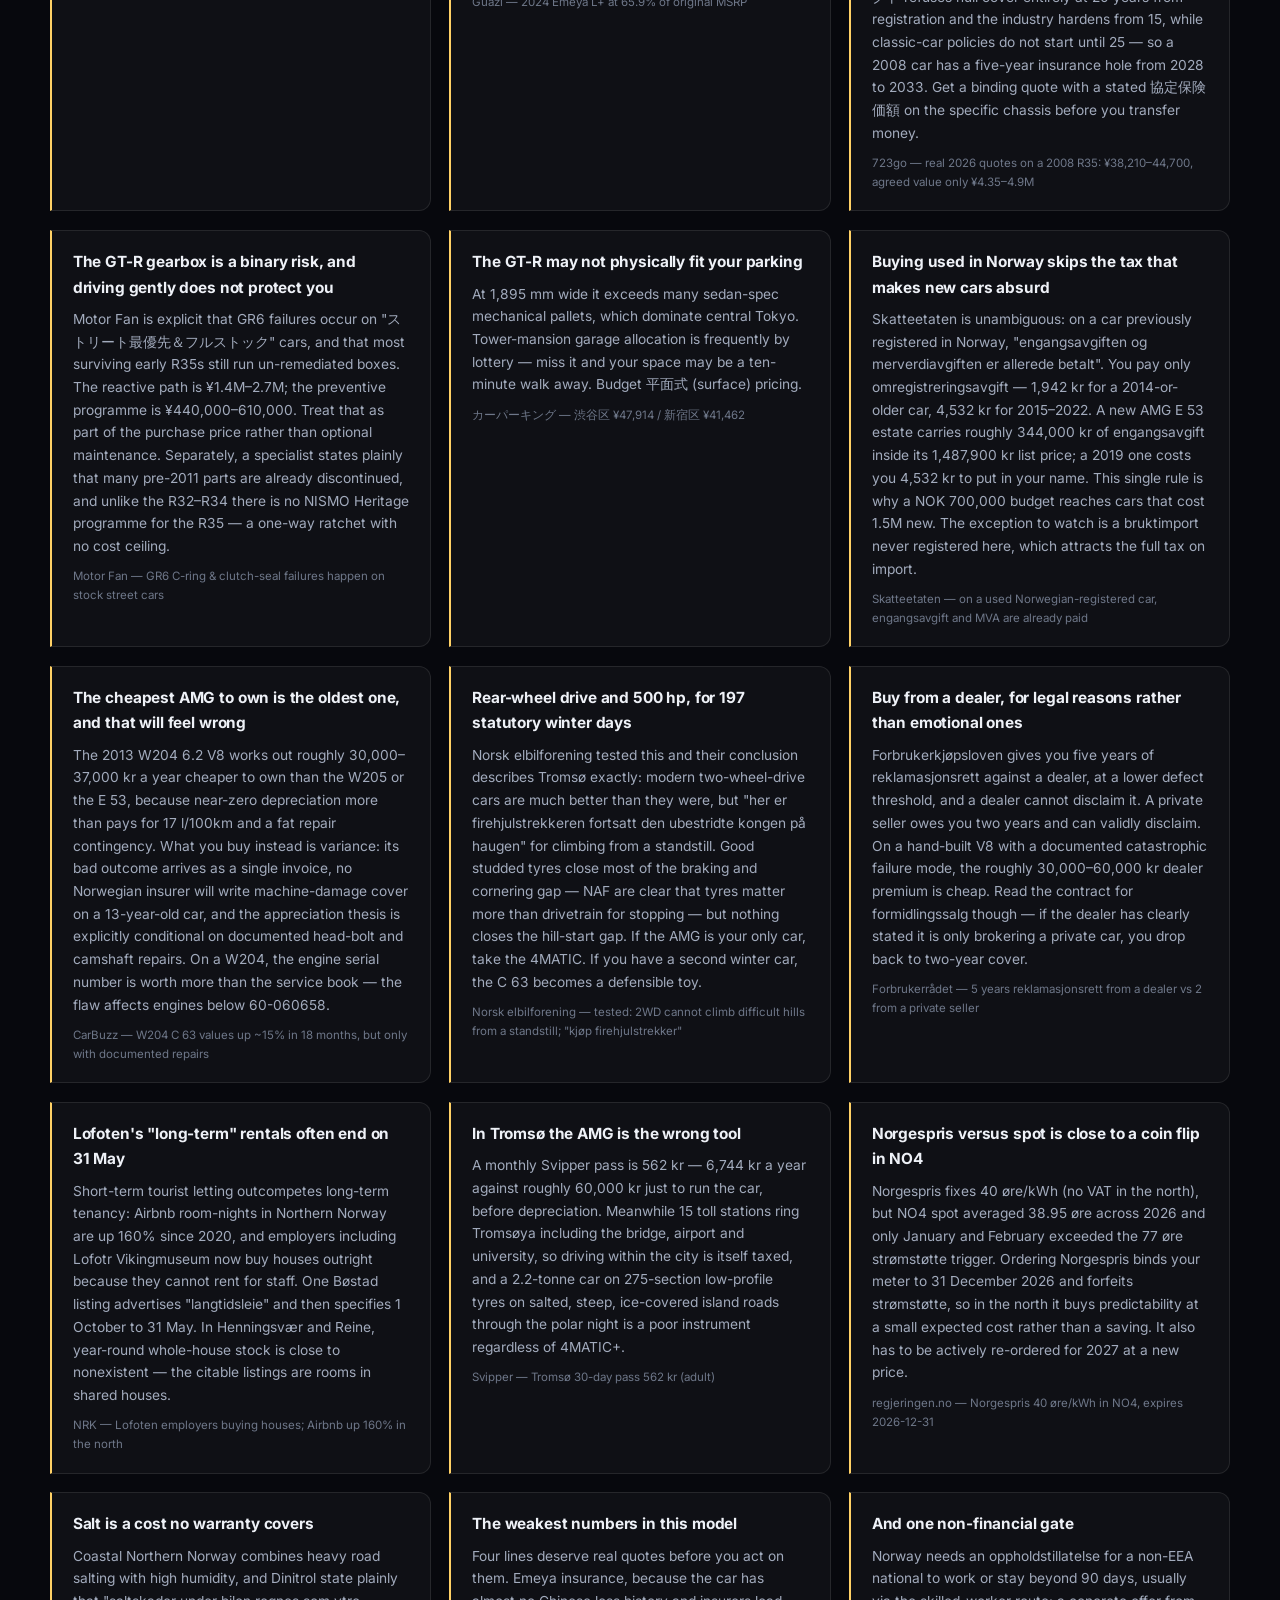
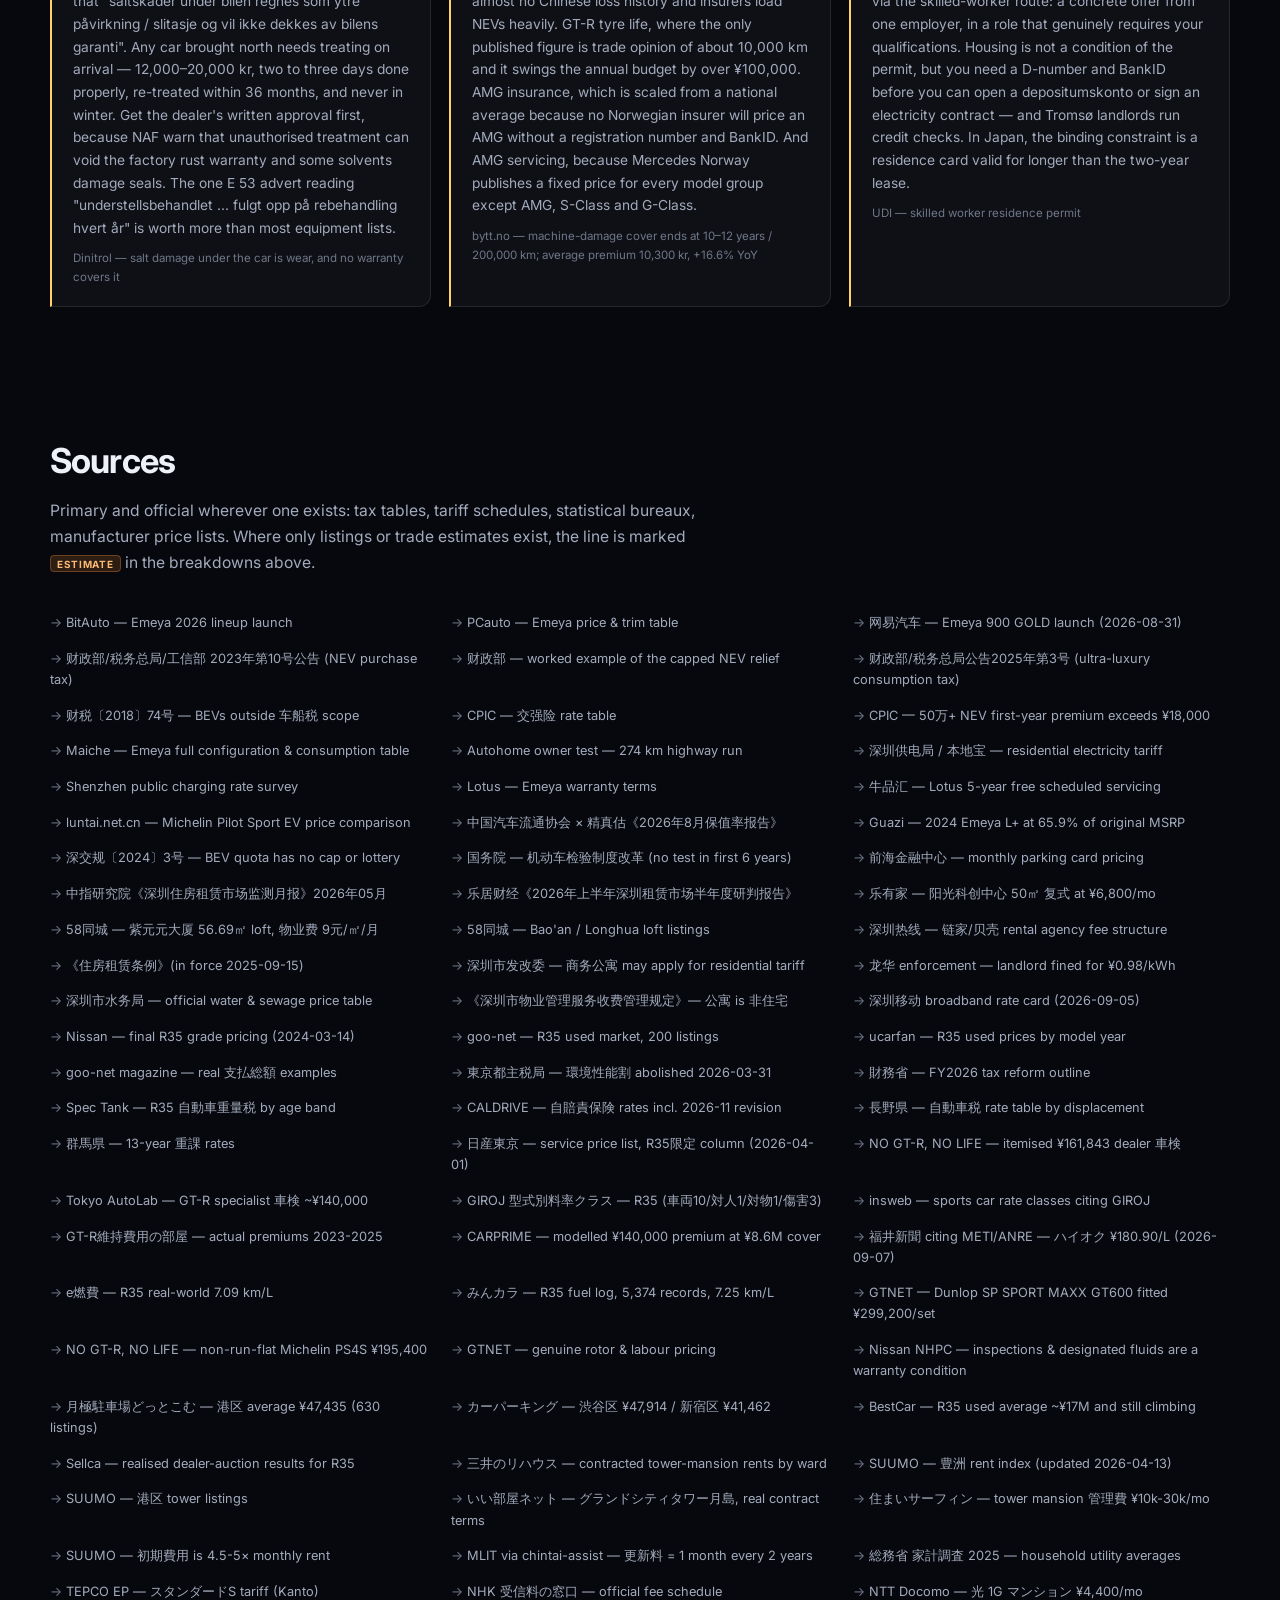
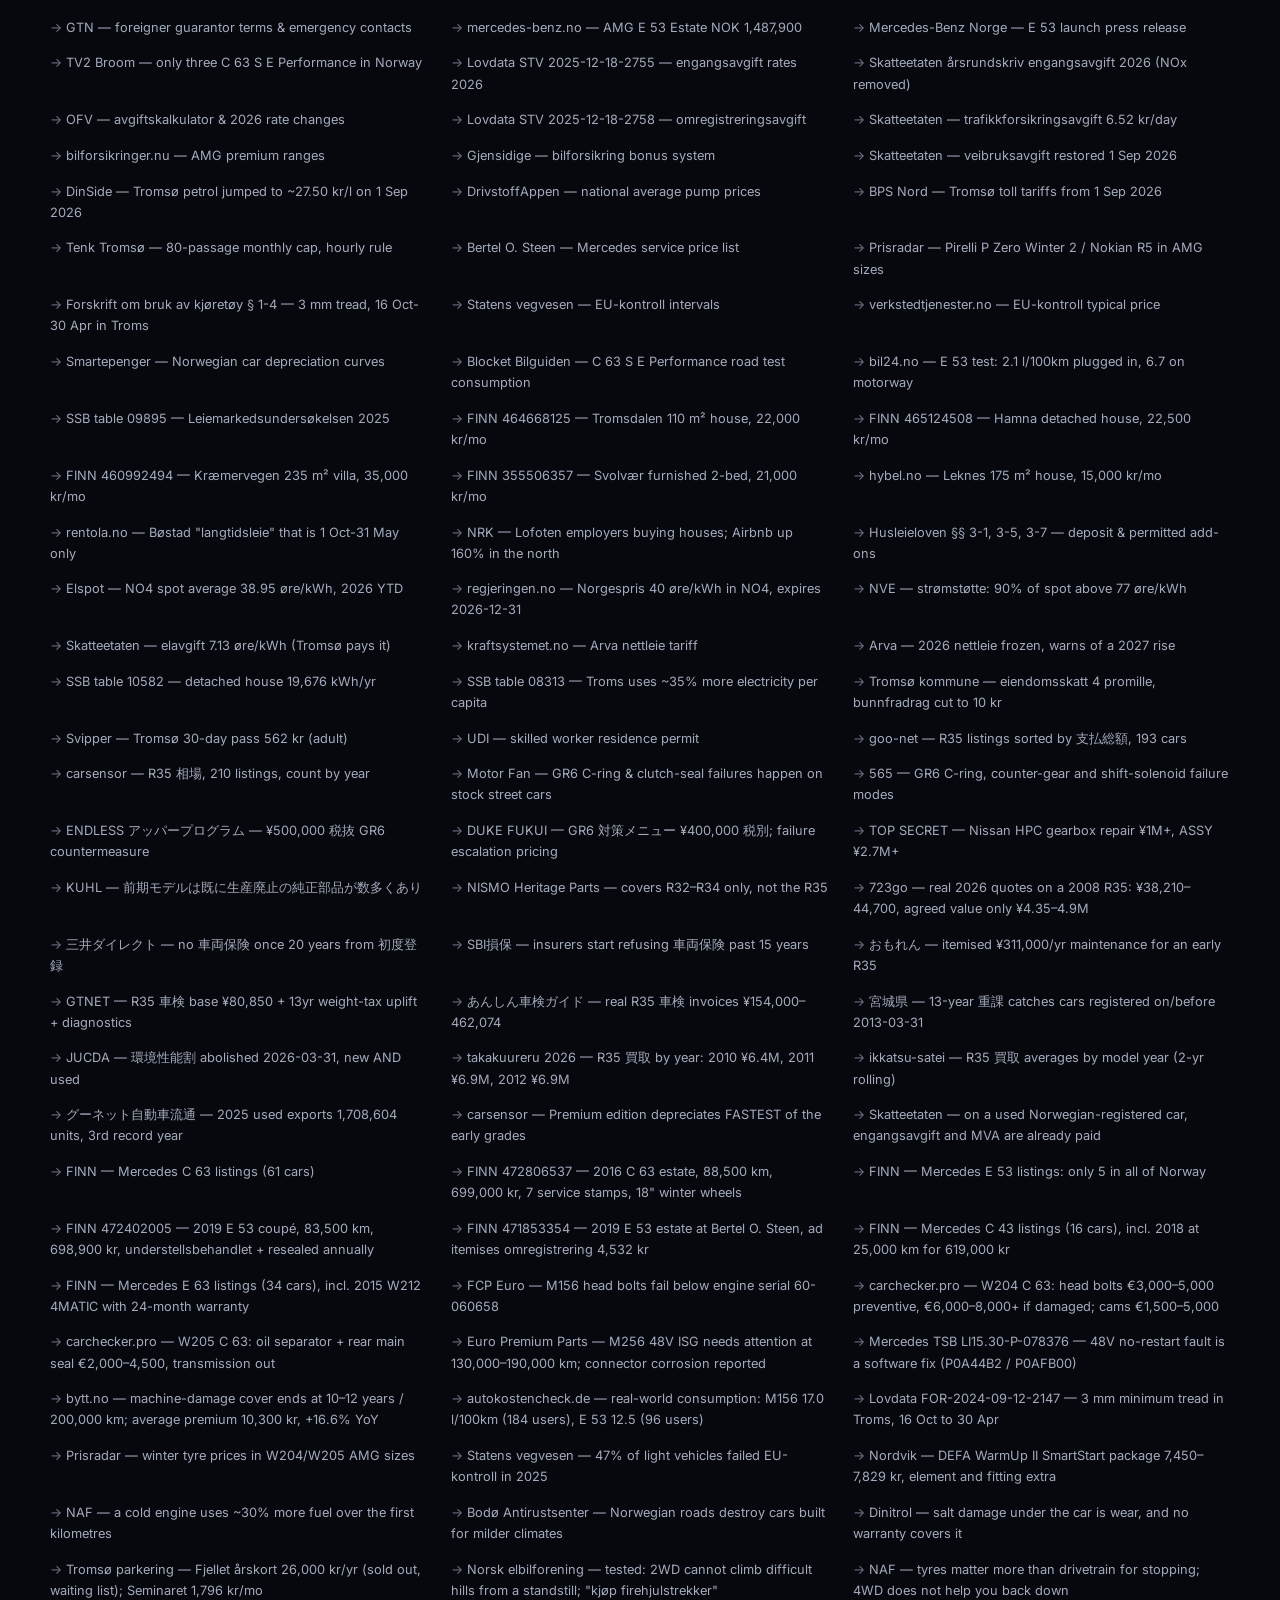
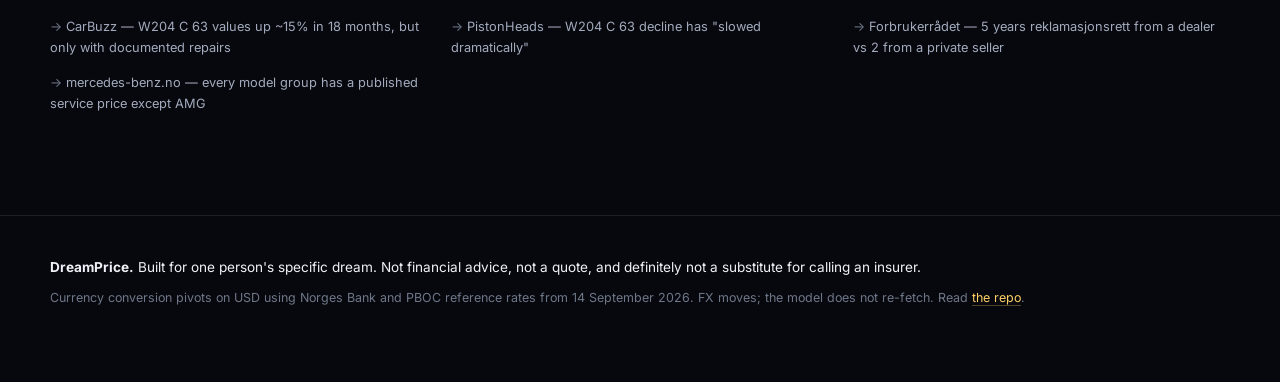
==== commit eed06ff0: "Rewrite the hero lede The old version stacked three verbless fragments, carried new/used/used as inv" ====
--- a/index.html
+++ b/index.html
@@ -22,9 +22,10 @@
     <p class="kicker">Six assets · three countries · one spreadsheet that refused to stay a spreadsheet</p>
     <h1>What the dream<br /><em>actually</em> costs.</h1>
     <p class="lede">
-      A new Lotus Emeya and a loft in Shenzhen. A used GT-R and a tower mansion in Tokyo. A used AMG and
-      a small house above the Arctic Circle. Every figure below traces to a tax table, an official
-      tariff, or a live listing — and every one is priced per year, per month, and per day.
+      Two cars and somewhere to live, in each of three countries — a Lotus Emeya and a loft in Shenzhen,
+      a Nissan GT-R and a tower mansion in Tokyo, a Mercedes-AMG and a small house above the Arctic
+      Circle. Every number comes from a tax table, an official tariff or a live listing, broken down
+      per year, per month and per day.
     </p>
     <p class="stamp">
       Researched <time datetime="2026-09-15">15 September 2026</time>
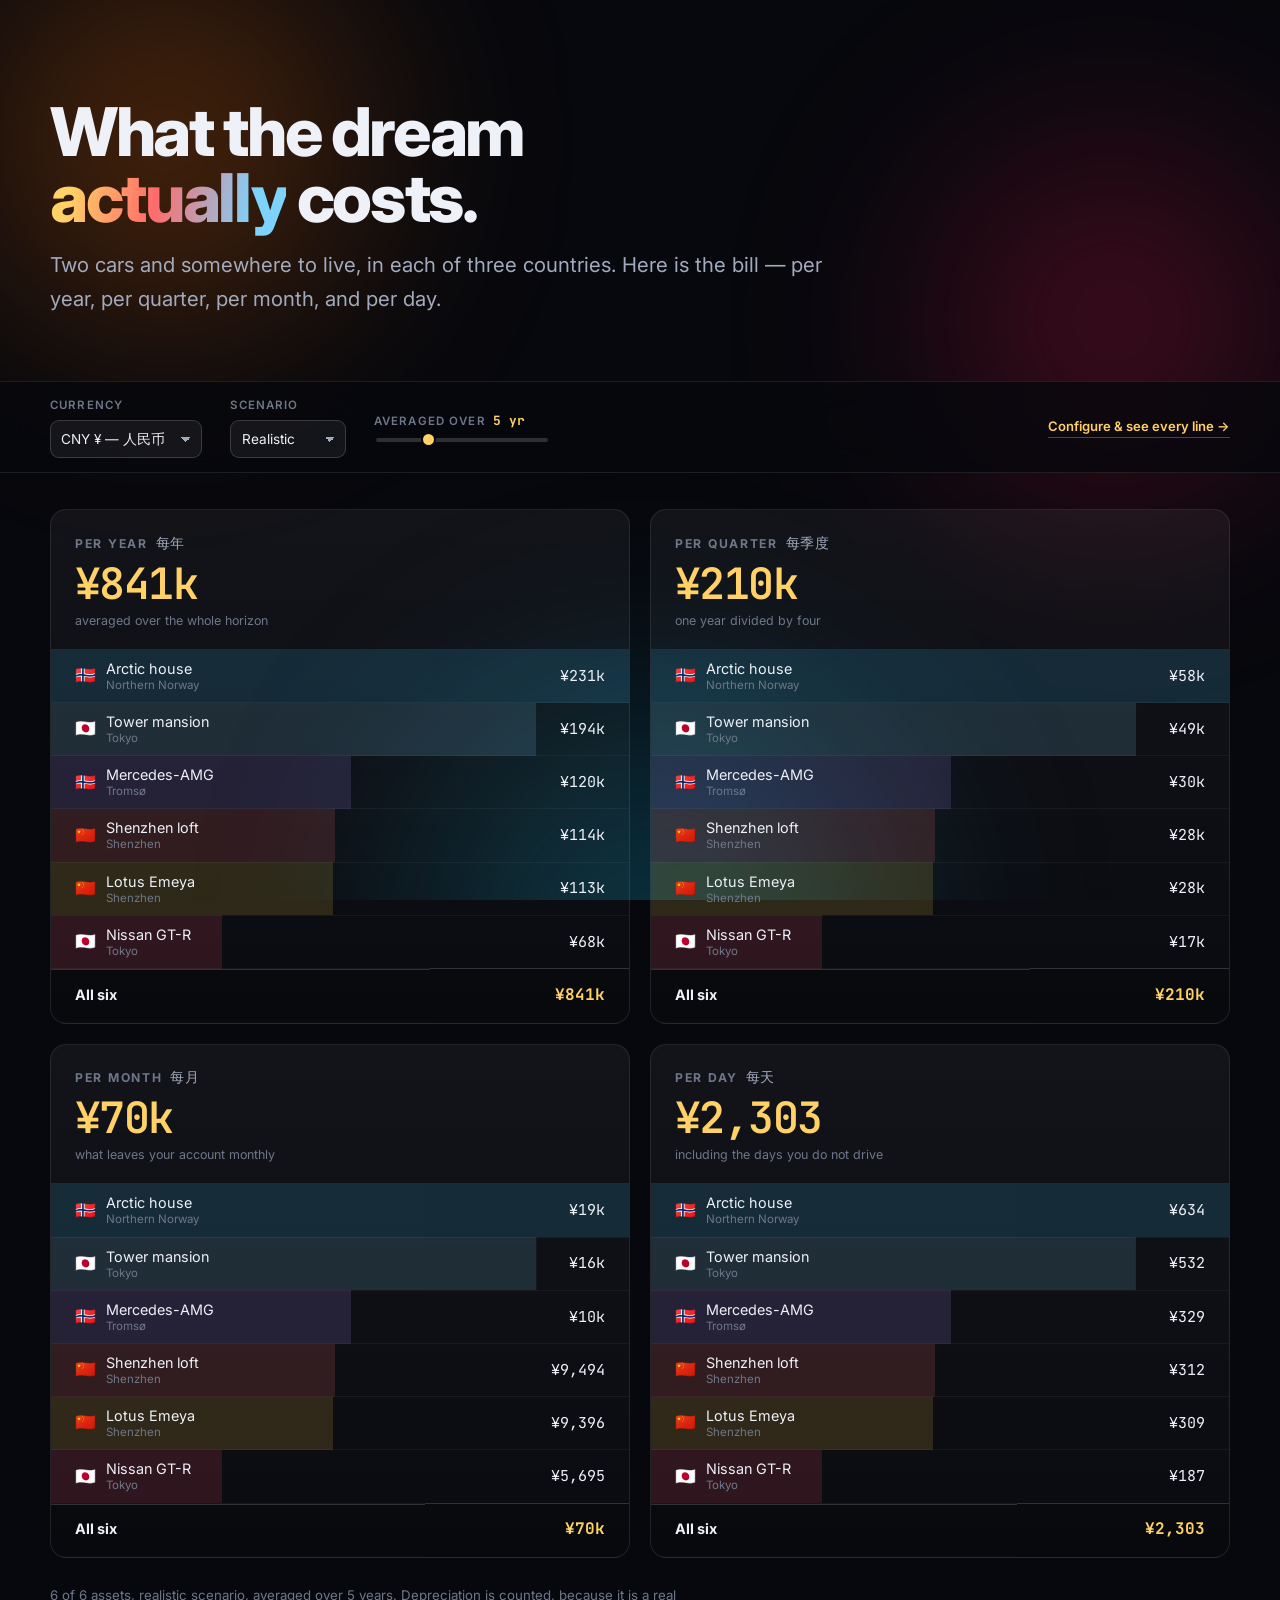
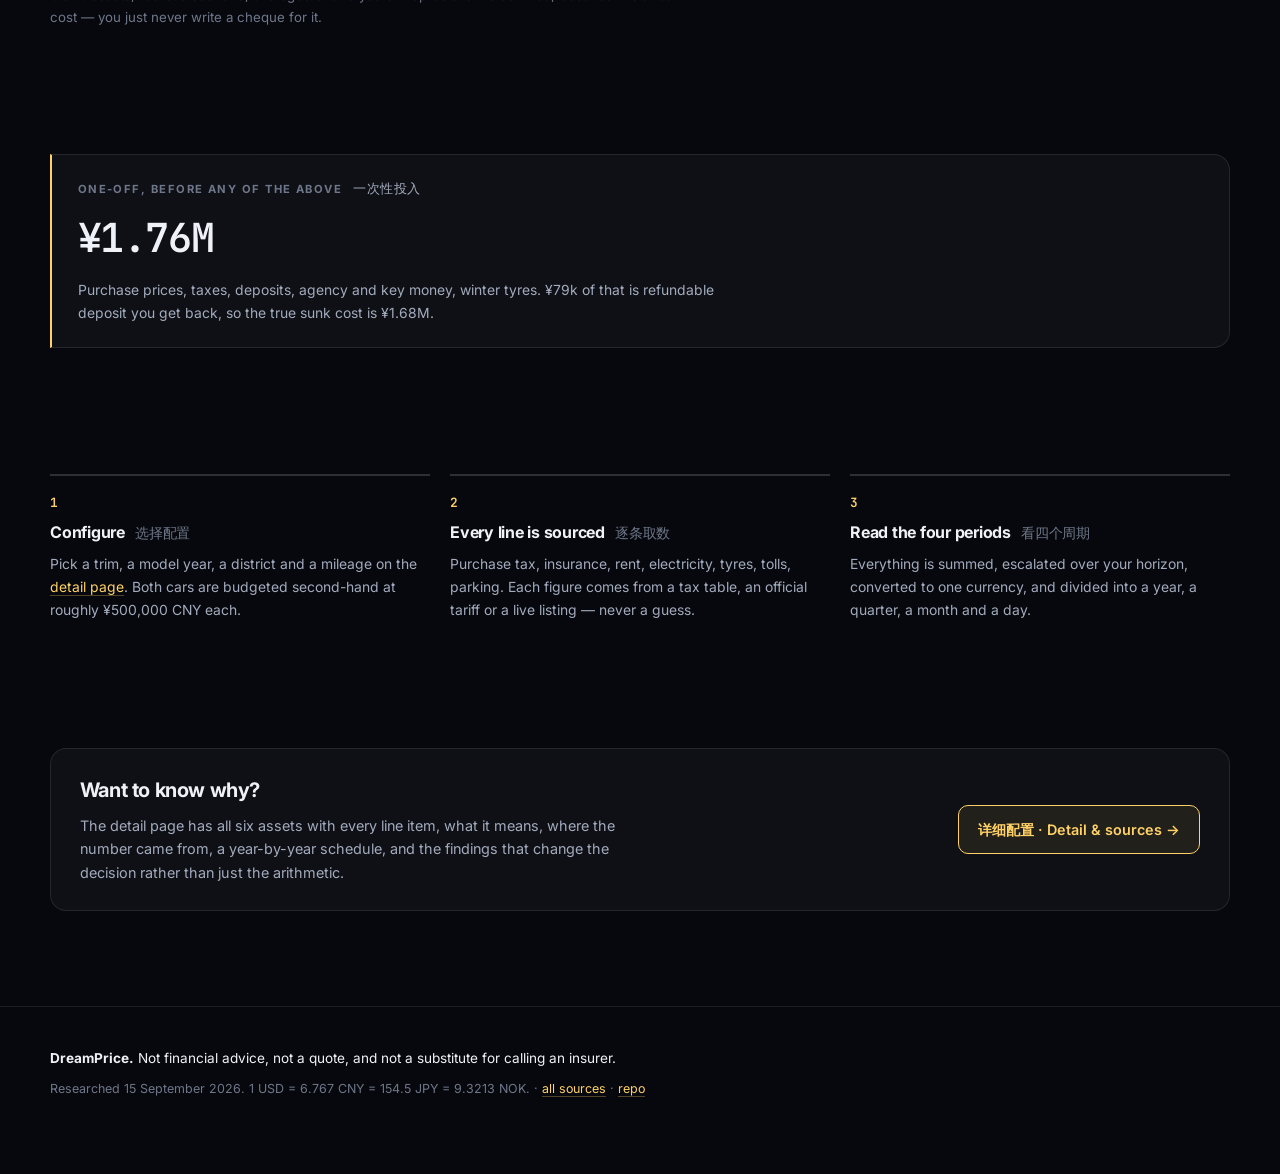
==== commit b5e4c1ef: "Split into an overview page and a detail page The single page put the answer, the configuration, the" ====
--- a/index.html
+++ b/index.html
@@ -3,11 +3,11 @@
 <head>
 <meta charset="utf-8" />
 <meta name="viewport" content="width=device-width, initial-scale=1" />
-<title>DreamPrice — what the dream actually costs</title>
-<meta name="description" content="Sourced, line-by-line running costs for a Lotus Emeya in Shenzhen, a Nissan GT-R in Tokyo, a Mercedes-AMG in Tromsø, and somewhere to live in each. Per year, per month, per day." />
+<title>DreamPrice — what the dream costs per year, quarter, month and day</title>
+<meta name="description" content="What six dream assets across China, Japan and Norway cost to keep — per year, per quarter, per month and per day. Every figure from a tax table, an official tariff or a live listing." />
 <meta name="color-scheme" content="dark" />
 <meta property="og:title" content="DreamPrice — what the dream actually costs" />
-<meta property="og:description" content="Six assets across three countries, costed line by line from primary sources. Per year, per month, per day." />
+<meta property="og:description" content="Per year, per quarter, per month, per day. Six assets, three countries, every figure sourced." />
 <link rel="preconnect" href="https://fonts.googleapis.com" />
 <link rel="preconnect" href="https://fonts.gstatic.com" crossorigin />
 <link href="https://fonts.googleapis.com/css2?family=Inter:wght@400;500;600;700;800&family=JetBrains+Mono:wght@400;600&display=swap" rel="stylesheet" />
@@ -17,28 +17,20 @@
 
 <div class="aurora" aria-hidden="true"><span></span><span></span><span></span></div>
 
-<header class="hero">
+<header class="hero hero-slim">
   <div class="wrap">
-    <p class="kicker">Six assets · three countries · one spreadsheet that refused to stay a spreadsheet</p>
     <h1>What the dream<br /><em>actually</em> costs.</h1>
     <p class="lede">
-      Two cars and somewhere to live, in each of three countries — a Lotus Emeya and a loft in Shenzhen,
-      a Nissan GT-R and a tower mansion in Tokyo, a Mercedes-AMG and a small house above the Arctic
-      Circle. Every number comes from a tax table, an official tariff or a live listing, broken down
-      per year, per month and per day.
-    </p>
-    <p class="stamp">
-      Researched <time datetime="2026-09-15">15 September 2026</time>
-      · <span id="fx-stamp"></span>
-      · <a href="#sources">all sources</a>
+      Two cars and somewhere to live, in each of three countries. Here is the bill — per year, per
+      quarter, per month, and per day.
     </p>
   </div>
 </header>
 
-<nav class="controls" id="controls" aria-label="Model controls">
+<nav class="controls" id="controls" aria-label="Model settings">
   <div class="wrap controls-inner">
     <label class="ctl">
-      <span>Show in</span>
+      <span>Currency</span>
       <select id="currency">
         <option value="CNY">CNY ¥ — 人民币</option>
         <option value="JPY">JPY ¥ — 円</option>
@@ -50,94 +42,88 @@
     <label class="ctl">
       <span>Scenario</span>
       <select id="scenario">
-        <option value="low">Optimistic — everything goes right</option>
-        <option value="base" selected>Realistic — the base case</option>
-        <option value="high">Pessimistic — it all loads up</option>
+        <option value="low">Optimistic</option>
+        <option value="base">Realistic</option>
+        <option value="high">Pessimistic</option>
       </select>
     </label>
     <label class="ctl">
-      <span>Horizon <b id="years-out">5 yr</b></span>
+      <span>Averaged over <b id="years-out">5 yr</b></span>
       <input type="range" id="years" min="1" max="15" step="1" value="5" />
     </label>
-    <label class="ctl">
-      <span>Cost inflation <b id="inflation-out">2%</b></span>
-      <input type="range" id="inflation" min="0" max="8" step="0.5" value="2" />
-    </label>
-    <label class="ctl toggle">
-      <input type="checkbox" id="capital" checked />
-      <span>Count depreciation as a cost</span>
-    </label>
+    <a class="ctl-link" href="./details.html">Configure &amp; see every line →</a>
   </div>
 </nav>
 
 <main>
 
-  <section class="wrap band">
-    <div class="totals" id="totals"></div>
-    <p class="totals-note" id="totals-note"></p>
+  <!-- The answer, four ways. Nothing else on this page competes with it. -->
+  <section class="wrap band band-tight">
+    <div class="periods" id="periods"></div>
   </section>
 
   <section class="wrap band">
-    <div class="section-head">
-      <h2>Where the money goes</h2>
-      <p>
-        Average annual cost of each asset over your horizon, split by what you are actually buying.
-        Bars share one scale, so the comparison is honest.
-      </p>
-    </div>
-    <div class="chart" id="chart"></div>
-    <div class="legend" id="legend"></div>
+    <div class="upfront" id="upfront"></div>
   </section>
 
   <section class="wrap band">
-    <div class="section-head">
-      <h2>The six assets</h2>
-      <p>
-        Pick a trim, a model year, a district, a mileage. Both cars are budgeted second-hand at roughly
-        ¥500,000 CNY each — about ¥11.4M in Tokyo and NOK 695,000 in Tromsø. Every line item expands to
-        show what it is, where the number came from, and where it is shaky. Uncheck an asset to drop it
-        from the totals.
-      </p>
+    <div class="steps">
+      <div class="step">
+        <b>1</b>
+        <h3>Configure <small>选择配置</small></h3>
+        <p>
+          Pick a trim, a model year, a district and a mileage on the
+          <a href="./details.html">detail page</a>. Both cars are budgeted second-hand at roughly
+          ¥500,000 CNY each.
+        </p>
+      </div>
+      <div class="step">
+        <b>2</b>
+        <h3>Every line is sourced <small>逐条取数</small></h3>
+        <p>
+          Purchase tax, insurance, rent, electricity, tyres, tolls, parking. Each figure comes from a tax
+          table, an official tariff or a live listing — never a guess.
+        </p>
+      </div>
+      <div class="step">
+        <b>3</b>
+        <h3>Read the four periods <small>看四个周期</small></h3>
+        <p>
+          Everything is summed, escalated over your horizon, converted to one currency, and divided into
+          a year, a quarter, a month and a day.
+        </p>
+      </div>
     </div>
-    <div class="assets" id="assets"></div>
   </section>
 
   <section class="wrap band">
-    <div class="section-head">
-      <h2>Things the numbers don't tell you</h2>
-      <p>Eleven findings from the research that change the decision, not just the arithmetic.</p>
+    <div class="cta">
+      <div>
+        <h2>Want to know why?</h2>
+        <p>
+          The detail page has all six assets with every line item, what it means, where the number came
+          from, a year-by-year schedule, and the findings that change the decision rather than just the
+          arithmetic.
+        </p>
+      </div>
+      <a class="btn" href="./details.html">详细配置 · Detail &amp; sources →</a>
     </div>
-    <div class="caveats" id="caveats"></div>
-  </section>
-
-  <section class="wrap band" id="sources">
-    <div class="section-head">
-      <h2>Sources</h2>
-      <p>
-        Primary and official wherever one exists: tax tables, tariff schedules, statistical bureaux,
-        manufacturer price lists. Where only listings or trade estimates exist, the line is marked
-        <span class="pill est">estimate</span> in the breakdowns above.
-      </p>
-    </div>
-    <div class="sources" id="sources-list"></div>
   </section>
 
 </main>
 
 <footer>
   <div class="wrap">
-    <p>
-      <strong>DreamPrice.</strong> Built for one person's specific dream. Not financial advice, not a
-      quote, and definitely not a substitute for calling an insurer.
-    </p>
+    <p><strong>DreamPrice.</strong> Not financial advice, not a quote, and not a substitute for calling an insurer.</p>
     <p class="muted">
-      Currency conversion pivots on USD using Norges Bank and PBOC reference rates from
-      <time datetime="2026-09-14">14 September 2026</time>. FX moves; the model does not re-fetch.
-      Read <a href="https://github.com/ETOgaosion/DreamPrice">the repo</a>.
+      Researched <time datetime="2026-09-15">15 September 2026</time>.
+      <span id="fx-stamp"></span>
+      · <a href="./details.html#sources">all sources</a>
+      · <a href="https://github.com/ETOgaosion/DreamPrice">repo</a>
     </p>
   </div>
 </footer>
 
-<script type="module" src="./assets/js/app.js"></script>
+<script type="module" src="./assets/js/overview.js"></script>
 </body>
 </html>
--- a/assets/css/styles.css
+++ b/assets/css/styles.css
@@ -115,6 +115,120 @@
 }
 .section-head p { color: var(--ink-dim); margin: 0; font-size: 0.98rem; }
 
+/* ---------- overview: four period tables ---------- */
+.band-tight { padding-top: clamp(1.75rem, 4vh, 2.75rem); }
+
+.periods {
+  /* Four tables want a 2x2 block, not three-plus-one orphan. */
+  display: grid; gap: 1.25rem;
+  grid-template-columns: repeat(auto-fit, minmax(430px, 1fr));
+}
+.period {
+  border: 1px solid var(--line); border-radius: var(--radius);
+  background: linear-gradient(180deg, rgba(255, 255, 255, 0.05), rgba(255, 255, 255, 0.015));
+  overflow: hidden;
+}
+.period > header { padding: 1.35rem 1.5rem 1.1rem; border-bottom: 1px solid var(--line); }
+.period h2 {
+  margin: 0; font-size: 0.76rem; letter-spacing: 0.14em; text-transform: uppercase;
+  color: var(--ink-faint); font-weight: 700;
+  display: flex; align-items: baseline; gap: 0.5rem;
+}
+.period h2 small {
+  font-size: 0.85rem; letter-spacing: 0.04em; text-transform: none;
+  color: var(--ink-dim); font-weight: 500;
+}
+.period-total {
+  font-family: var(--mono); font-size: clamp(1.9rem, 4.6vw, 2.7rem); font-weight: 600;
+  letter-spacing: -0.035em; line-height: 1.05; margin-top: 0.4rem; color: var(--accent);
+}
+.period-note { margin: 0.3rem 0 0; font-size: 0.78rem; color: var(--ink-faint); }
+
+.period table { width: 100%; border-collapse: collapse; }
+.period td { padding: 0.62rem 1.5rem; vertical-align: middle; }
+.period tbody tr {
+  /* A tint behind each row shows its share without needing a separate chart. */
+  background: linear-gradient(to right,
+    color-mix(in srgb, var(--tint) 15%, transparent) var(--share, 0%),
+    transparent var(--share, 0%));
+  border-bottom: 1px solid rgba(255, 255, 255, 0.045);
+}
+.period td.n { display: flex; align-items: center; gap: 0.6rem; font-size: 0.9rem; }
+.period td.n .flag { font-size: 1.05rem; }
+.period td.n .nm { display: flex; flex-direction: column; line-height: 1.25; }
+.period td.n .nm small { color: var(--ink-faint); font-size: 0.72rem; }
+.period td.v {
+  text-align: right; font-family: var(--mono); font-size: 0.94rem; white-space: nowrap;
+}
+.period tfoot td {
+  border-top: 1px solid var(--line-2); font-weight: 700; font-size: 0.88rem;
+  padding-top: 0.8rem; padding-bottom: 0.9rem; background: rgba(0, 0, 0, 0.2);
+}
+.period tfoot td.v { font-size: 1rem; color: var(--accent); }
+.periods-note {
+  grid-column: 1 / -1; margin: 0.4rem 0 0; font-size: 0.83rem; color: var(--ink-faint);
+  max-width: 80ch;
+}
+
+/* ---------- overview: one-off cost ---------- */
+.upfront-inner {
+  border: 1px solid var(--line); border-left: 2px solid var(--accent);
+  border-radius: 0 var(--radius) var(--radius) 0;
+  padding: 1.4rem 1.6rem; background: var(--panel);
+}
+.upfront-lbl {
+  font-size: 0.7rem; letter-spacing: 0.13em; text-transform: uppercase;
+  color: var(--ink-faint); font-weight: 700;
+}
+.upfront-lbl small {
+  letter-spacing: 0.04em; text-transform: none; font-size: 0.82rem; color: var(--ink-dim);
+  margin-left: 0.4rem; font-weight: 500;
+}
+.upfront-val {
+  font-family: var(--mono); font-size: clamp(1.8rem, 4.4vw, 2.5rem); font-weight: 600;
+  letter-spacing: -0.035em; margin: 0.35rem 0 0.5rem;
+}
+.upfront-note { margin: 0; font-size: 0.87rem; color: var(--ink-dim); max-width: 74ch; }
+
+/* ---------- overview: how it works ---------- */
+.steps { display: grid; gap: 1.25rem; grid-template-columns: repeat(auto-fit, minmax(275px, 1fr)); }
+.step { border-top: 2px solid var(--line-2); padding-top: 1rem; }
+.step b {
+  font-family: var(--mono); font-size: 0.8rem; color: var(--accent); font-weight: 600;
+  display: block; margin-bottom: 0.35rem;
+}
+.step h3 { margin: 0 0 0.45rem; font-size: 1rem; letter-spacing: -0.015em; }
+.step h3 small { color: var(--ink-faint); font-weight: 400; margin-left: 0.4rem; font-size: 0.85rem; }
+.step p { margin: 0; font-size: 0.87rem; color: var(--ink-dim); }
+
+/* ---------- overview: call to action ---------- */
+.cta {
+  display: flex; flex-wrap: wrap; gap: 1.5rem; align-items: center; justify-content: space-between;
+  border: 1px solid var(--line); border-radius: var(--radius); padding: 1.6rem 1.8rem;
+  background: var(--panel);
+}
+.cta h2 { margin: 0 0 0.4rem; font-size: 1.25rem; letter-spacing: -0.02em; }
+.cta p { margin: 0; color: var(--ink-dim); font-size: 0.9rem; max-width: 62ch; }
+.btn {
+  border: 1px solid var(--accent); border-radius: 10px; padding: 0.7rem 1.2rem;
+  color: var(--accent); font-weight: 600; font-size: 0.9rem; white-space: nowrap;
+  background: rgba(255, 209, 102, 0.08);
+}
+.btn:hover { background: var(--accent); color: #0b0c12; border-bottom-color: var(--accent); }
+
+.ctl-link {
+  margin-left: auto; font-size: 0.82rem; font-weight: 600; color: var(--accent);
+  background: none; border: 0; border-bottom: 1px solid rgba(255, 209, 102, 0.3);
+  cursor: pointer; font-family: inherit; padding: 0;
+}
+.ctl-link:hover { border-bottom-color: var(--accent); }
+
+.hero-slim { padding-bottom: clamp(1.5rem, 4vh, 2.5rem); }
+.hero-slim h1 { font-size: clamp(2.3rem, 6.5vw, 4.2rem); margin-bottom: 1.1rem; }
+.crumb { font-size: 0.82rem; margin: 0 0 1.4rem; }
+.crumb a { color: var(--ink-dim); border-bottom-color: transparent; }
+.crumb a:hover { color: var(--accent); }
+
 /* ---------- headline totals ---------- */
 .totals {
   display: grid; gap: 1px; background: var(--line);
@@ -182,7 +296,7 @@
   border-radius: 8px; padding: 0.5rem 0.7rem;
 }
 
-.kpis { display: grid; grid-template-columns: repeat(4, 1fr); gap: 1px; background: var(--line); }
+.kpis { display: grid; grid-template-columns: repeat(auto-fit, minmax(84px, 1fr)); gap: 1px; background: var(--line); }
 .kpi { background: rgba(0, 0, 0, 0.24); padding: 1rem 0.9rem; }
 .kpi .lbl { font-size: 0.62rem; letter-spacing: 0.11em; text-transform: uppercase; color: var(--ink-faint); font-weight: 700; }
 .kpi .val { font-family: var(--mono); font-size: 1.02rem; font-weight: 600; margin-top: 0.3rem; letter-spacing: -0.02em; }
@@ -266,6 +380,13 @@
   .card-head, .card-inputs, details.block > summary, details.block .body { padding-inline: 1.15rem; }
   table.yrs { font-size: 0.76rem; }
   table.yrs th, table.yrs td { padding: 0.36rem 0.3rem; }
+
+  .periods { grid-template-columns: 1fr; }
+  .period > header { padding: 1.1rem 1.15rem 0.9rem; }
+  .period td { padding-inline: 1.15rem; }
+  .ctl-link { margin-left: 0; flex-basis: 100%; }
+  .cta { padding: 1.25rem; }
+  .btn { width: 100%; text-align: center; }
 }
 
 /* ---------- reduced motion ---------- */
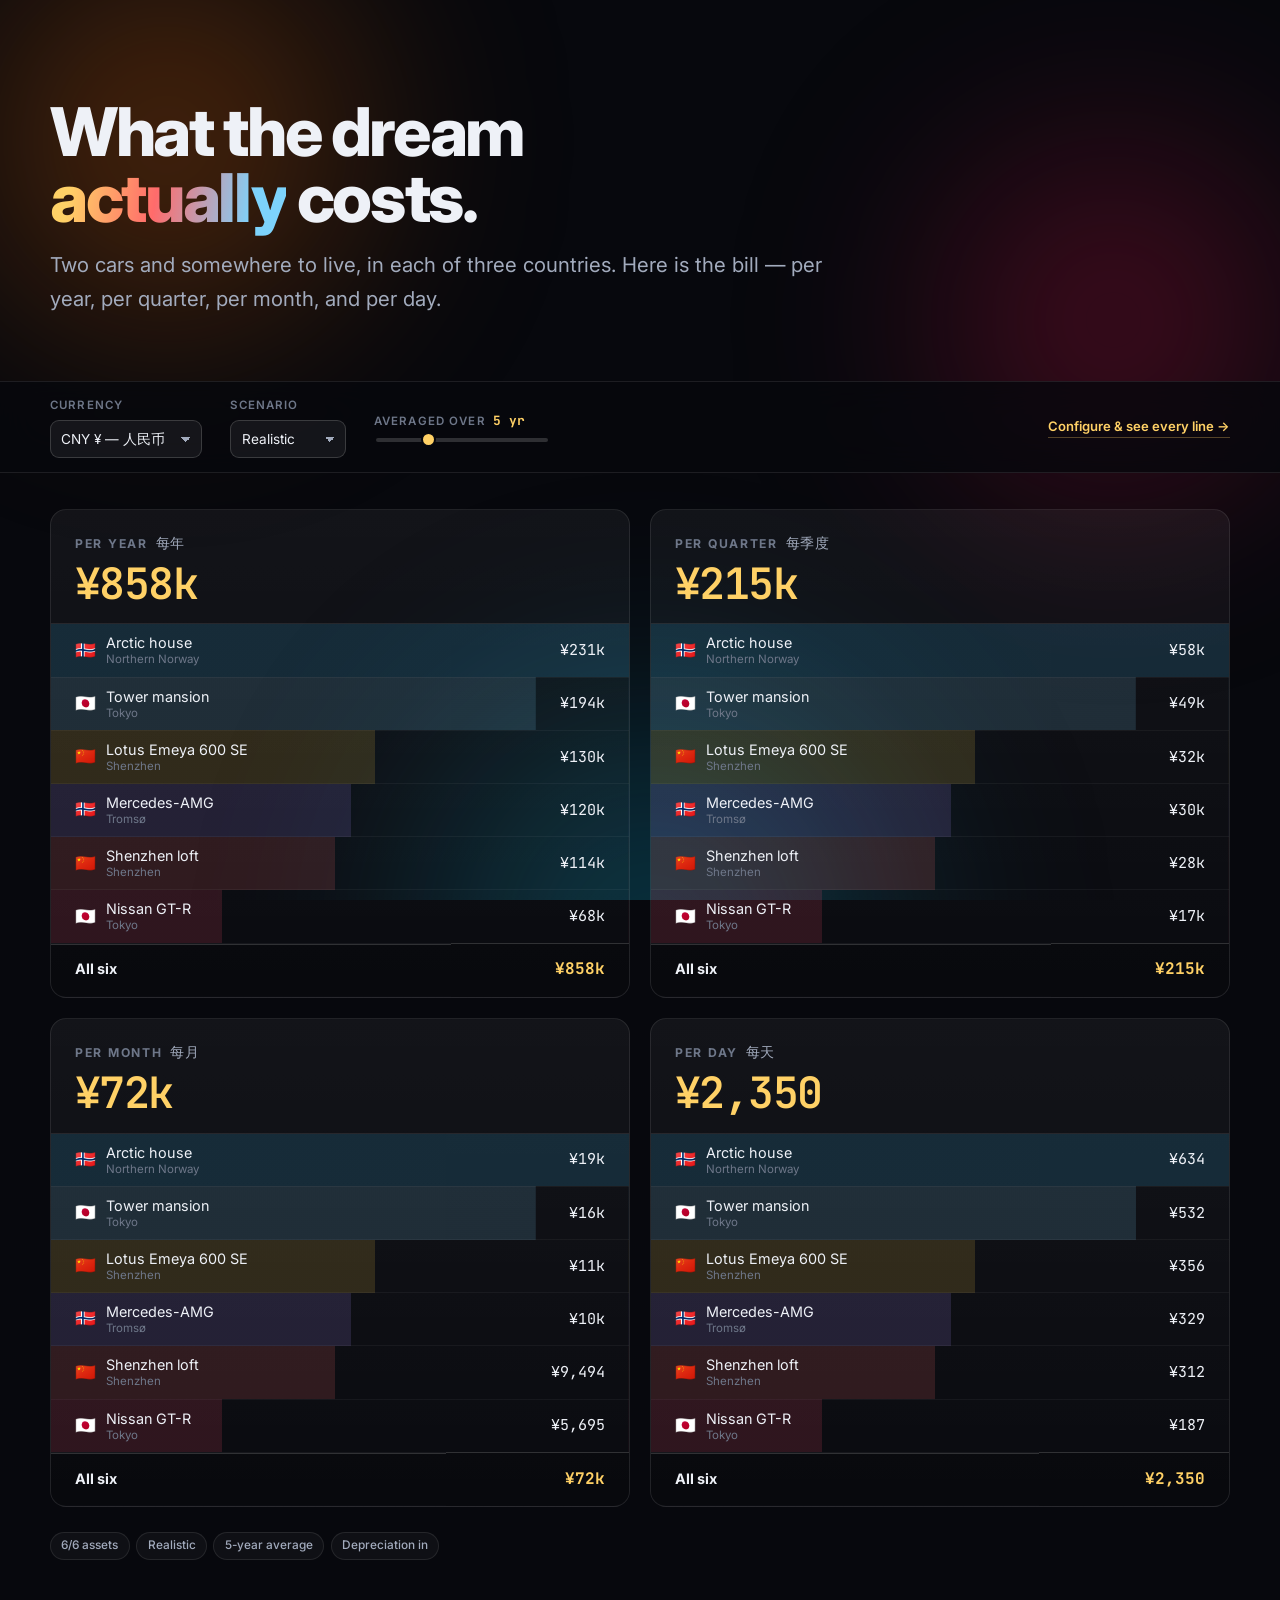
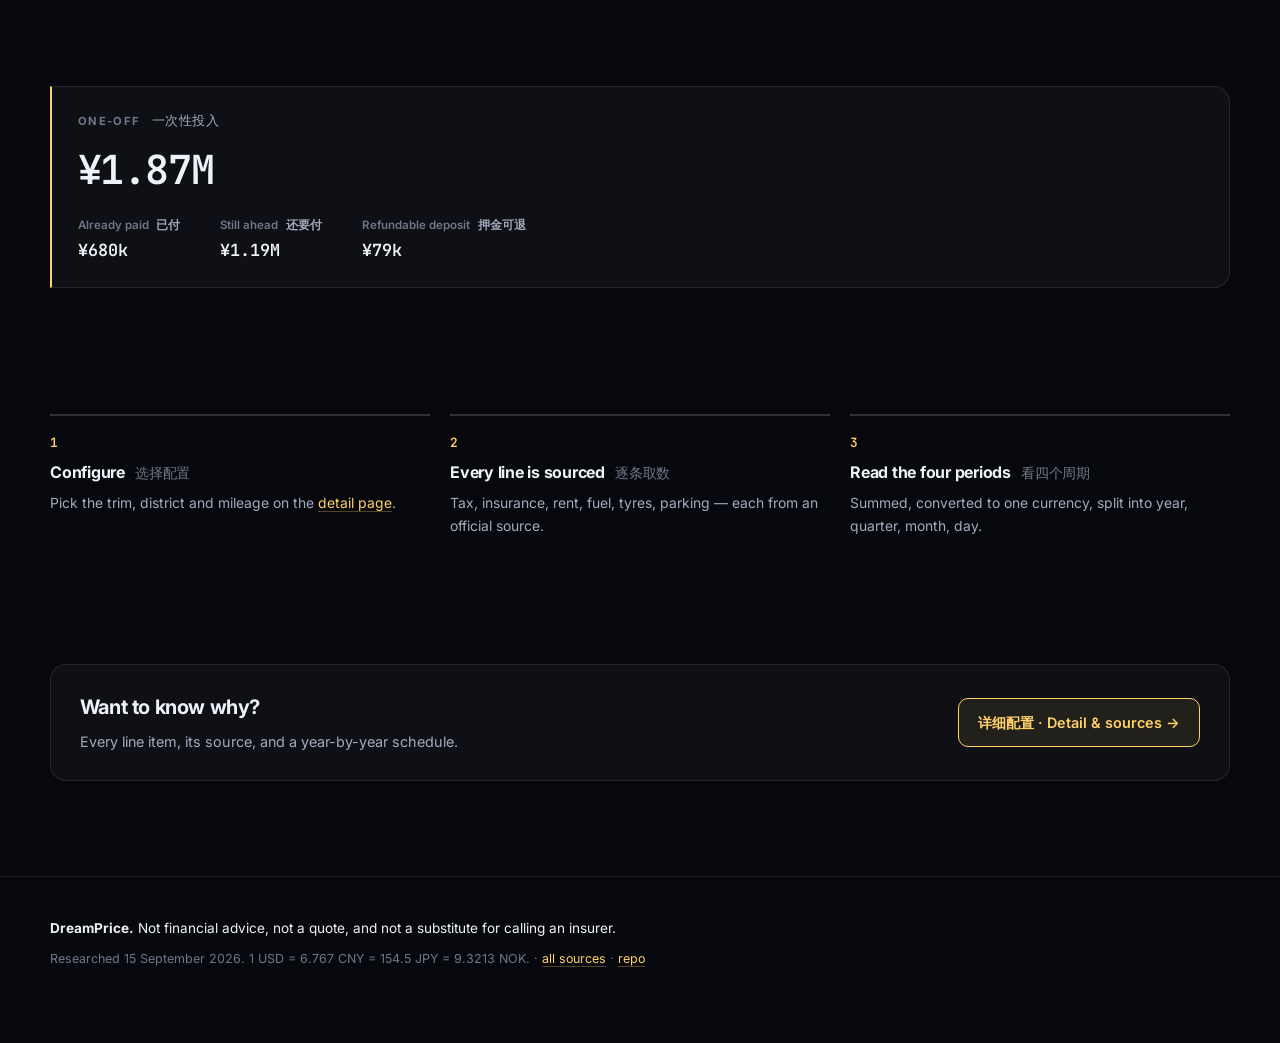
==== commit 6f54a689: "Cut or shorten the fine print Small captions were either meaningless or unreadable. Removed the ones" ====
--- a/index.html
+++ b/index.html
@@ -71,27 +71,17 @@
       <div class="step">
         <b>1</b>
         <h3>Configure <small>选择配置</small></h3>
-        <p>
-          Pick a trim, a model year, a district and a mileage on the
-          <a href="./details.html">detail page</a>. Both cars are budgeted second-hand at roughly
-          ¥500,000 CNY each.
-        </p>
+        <p>Pick the trim, district and mileage on the <a href="./details.html">detail page</a>.</p>
       </div>
       <div class="step">
         <b>2</b>
         <h3>Every line is sourced <small>逐条取数</small></h3>
-        <p>
-          Purchase tax, insurance, rent, electricity, tyres, tolls, parking. Each figure comes from a tax
-          table, an official tariff or a live listing — never a guess.
-        </p>
+        <p>Tax, insurance, rent, fuel, tyres, parking — each from an official source.</p>
       </div>
       <div class="step">
         <b>3</b>
         <h3>Read the four periods <small>看四个周期</small></h3>
-        <p>
-          Everything is summed, escalated over your horizon, converted to one currency, and divided into
-          a year, a quarter, a month and a day.
-        </p>
+        <p>Summed, converted to one currency, split into year, quarter, month, day.</p>
       </div>
     </div>
   </section>
@@ -100,11 +90,7 @@
     <div class="cta">
       <div>
         <h2>Want to know why?</h2>
-        <p>
-          The detail page has all six assets with every line item, what it means, where the number came
-          from, a year-by-year schedule, and the findings that change the decision rather than just the
-          arithmetic.
-        </p>
+        <p>Every line item, its source, and a year-by-year schedule.</p>
       </div>
       <a class="btn" href="./details.html">详细配置 · Detail &amp; sources →</a>
     </div>
--- a/assets/css/styles.css
+++ b/assets/css/styles.css
@@ -142,7 +142,6 @@
   font-family: var(--mono); font-size: clamp(1.9rem, 4.6vw, 2.7rem); font-weight: 600;
   letter-spacing: -0.035em; line-height: 1.05; margin-top: 0.4rem; color: var(--accent);
 }
-.period-note { margin: 0.3rem 0 0; font-size: 0.78rem; color: var(--ink-faint); }
 
 .period table { width: 100%; border-collapse: collapse; }
 .period td { padding: 0.62rem 1.5rem; vertical-align: middle; }
@@ -165,9 +164,15 @@
   padding-top: 0.8rem; padding-bottom: 0.9rem; background: rgba(0, 0, 0, 0.2);
 }
 .period tfoot td.v { font-size: 1rem; color: var(--accent); }
+/* Settings recap as chips — scannable, not a sentence to decode. */
 .periods-note {
-  grid-column: 1 / -1; margin: 0.4rem 0 0; font-size: 0.83rem; color: var(--ink-faint);
-  max-width: 80ch;
+  grid-column: 1 / -1; margin: 0.3rem 0 0;
+  display: flex; flex-wrap: wrap; gap: 0.4rem;
+}
+.periods-note span {
+  font-size: 0.74rem; color: var(--ink-dim); font-weight: 500;
+  border: 1px solid var(--line); border-radius: 999px; padding: 0.2rem 0.65rem;
+  background: var(--panel);
 }
 
 /* ---------- overview: one-off cost ---------- */
@@ -186,9 +191,14 @@
 }
 .upfront-val {
   font-family: var(--mono); font-size: clamp(1.8rem, 4.4vw, 2.5rem); font-weight: 600;
-  letter-spacing: -0.035em; margin: 0.35rem 0 0.5rem;
-}
-.upfront-note { margin: 0; font-size: 0.87rem; color: var(--ink-dim); max-width: 74ch; }
+  letter-spacing: -0.035em; margin: 0.35rem 0 0.85rem;
+}
+/* Three facts side by side instead of a paragraph explaining them. */
+.upfront-split { display: flex; flex-wrap: wrap; gap: 0.6rem 2.5rem; }
+.fact { display: flex; flex-direction: column; gap: 0.1rem; }
+.fact-l { font-size: 0.72rem; color: var(--ink-faint); font-weight: 600; }
+.fact-l i { font-style: normal; color: var(--ink-dim); margin-left: 0.3rem; }
+.fact-v { font-family: var(--mono); font-size: 1.05rem; font-weight: 600; }
 
 /* ---------- overview: how it works ---------- */
 .steps { display: grid; gap: 1.25rem; grid-template-columns: repeat(auto-fit, minmax(275px, 1fr)); }
@@ -295,6 +305,19 @@
   background: rgba(248, 113, 113, 0.1); border: 1px solid rgba(248, 113, 113, 0.28);
   border-radius: 8px; padding: 0.5rem 0.7rem;
 }
+.owned-tag {
+  flex: 1 1 100%; margin: 0; font-size: 0.8rem; font-weight: 600; color: #6ee7b7;
+  background: rgba(52, 211, 153, 0.1); border: 1px solid rgba(52, 211, 153, 0.28);
+  border-radius: 8px; padding: 0.45rem 0.7rem;
+}
+
+input.num {
+  appearance: textfield; background: var(--panel-2); color: var(--ink);
+  border: 1px solid var(--line-2); border-radius: 9px;
+  padding: 0.42rem 0.65rem; font: inherit; font-family: var(--mono); font-size: 0.88rem;
+  width: 100%; max-width: 190px;
+}
+input.num:focus-visible { outline: 2px solid var(--accent); outline-offset: 2px; }
 
 .kpis { display: grid; grid-template-columns: repeat(auto-fit, minmax(84px, 1fr)); gap: 1px; background: var(--line); }
 .kpi { background: rgba(0, 0, 0, 0.24); padding: 1rem 0.9rem; }
@@ -324,7 +347,12 @@
 .li-lbl { font-size: 0.86rem; flex: 1; }
 .li-amt { font-family: var(--mono); font-size: 0.85rem; white-space: nowrap; }
 .li-amt.zero { color: var(--ink-faint); }
-.li-note { font-size: 0.79rem; color: var(--ink-dim); margin: 0.4rem 0 0; padding-left: 0.1rem; border-left: 2px solid var(--line-2); padding-left: 0.7rem; }
+/* Notes carry the actual reasoning, so they get body-text legibility rather
+   than fine-print treatment. */
+.li-note {
+  font-size: 0.85rem; line-height: 1.6; color: var(--ink-dim); margin: 0.45rem 0 0;
+  border-left: 2px solid var(--line-2); padding-left: 0.75rem;
+}
 .li-src { font-size: 0.72rem; margin-top: 0.35rem; }
 .li-src a { color: var(--ink-faint); border-bottom-color: transparent; }
 .li-src a:hover { color: var(--accent); }
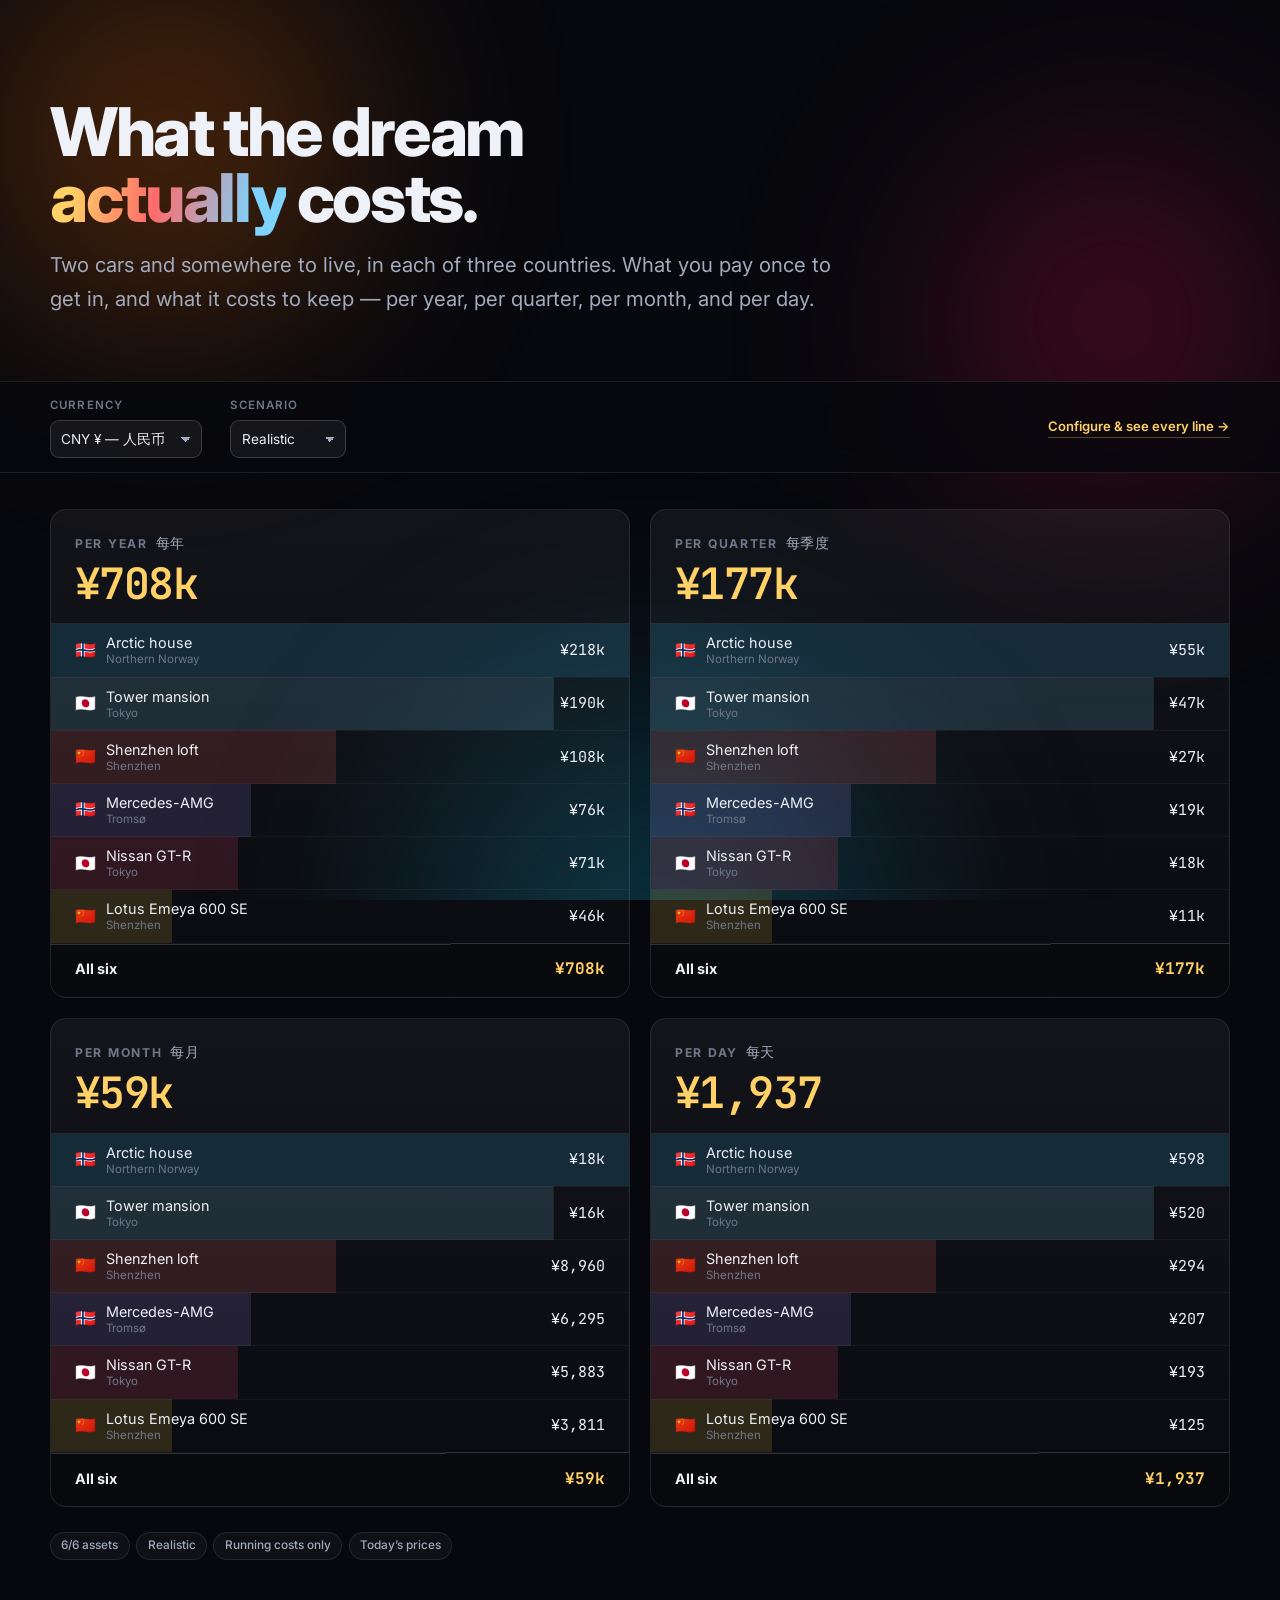
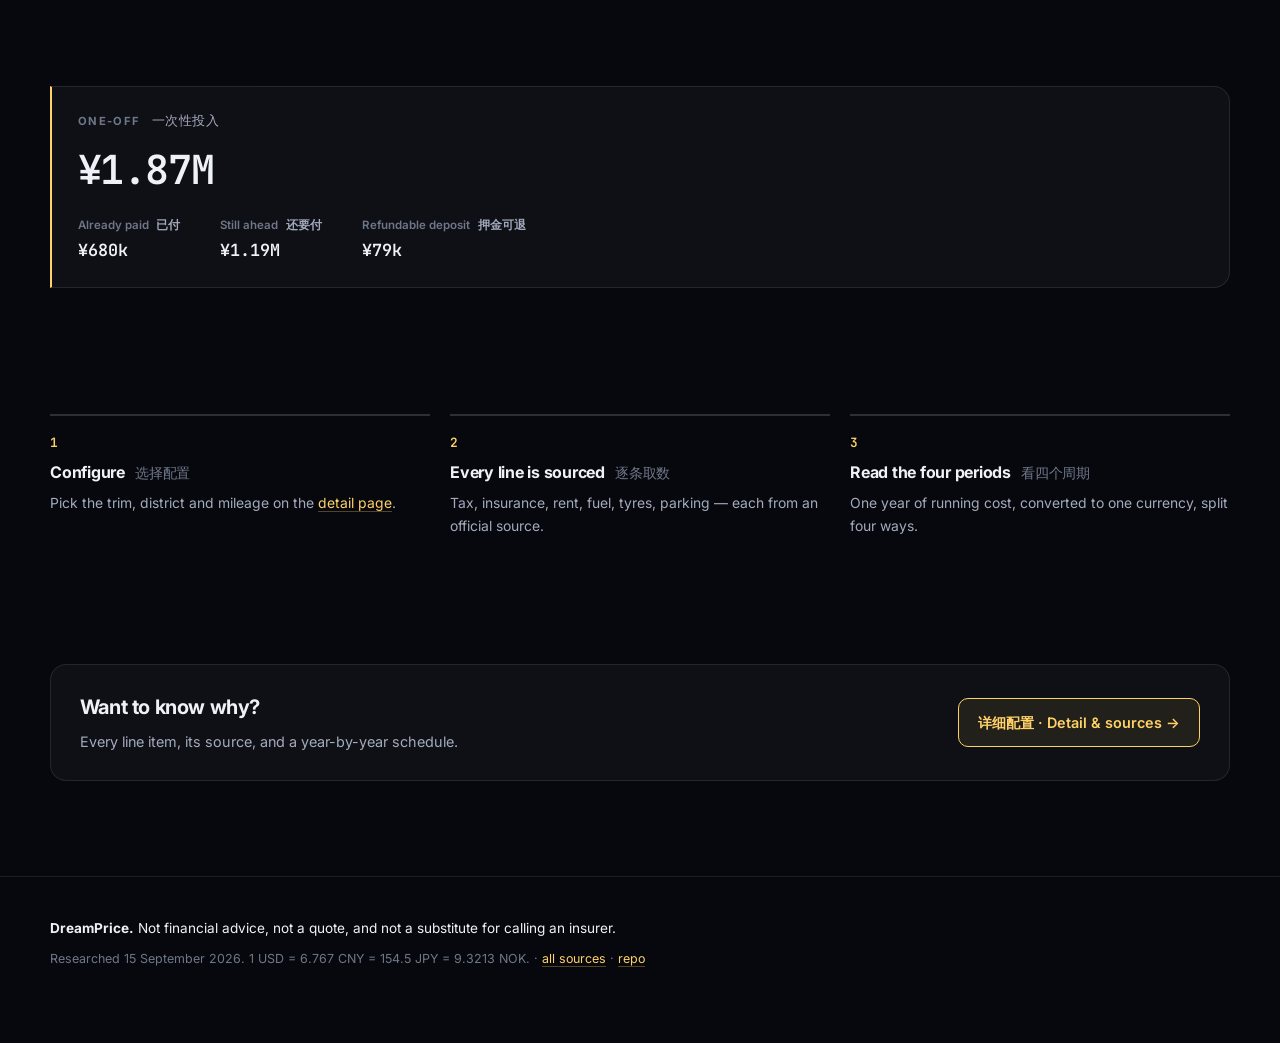
==== commit d7620d6a: "Cars are bought once: drop depreciation and the multi-year average A car is a one-off purchase, and " ====
--- a/index.html
+++ b/index.html
@@ -21,8 +21,8 @@
   <div class="wrap">
     <h1>What the dream<br /><em>actually</em> costs.</h1>
     <p class="lede">
-      Two cars and somewhere to live, in each of three countries. Here is the bill — per year, per
-      quarter, per month, and per day.
+      Two cars and somewhere to live, in each of three countries. What you pay once to get in, and
+      what it costs to keep — per year, per quarter, per month, and per day.
     </p>
   </div>
 </header>
@@ -46,10 +46,6 @@
         <option value="base">Realistic</option>
         <option value="high">Pessimistic</option>
       </select>
-    </label>
-    <label class="ctl">
-      <span>Averaged over <b id="years-out">5 yr</b></span>
-      <input type="range" id="years" min="1" max="15" step="1" value="5" />
     </label>
     <a class="ctl-link" href="./details.html">Configure &amp; see every line →</a>
   </div>
@@ -81,7 +77,7 @@
       <div class="step">
         <b>3</b>
         <h3>Read the four periods <small>看四个周期</small></h3>
-        <p>Summed, converted to one currency, split into year, quarter, month, day.</p>
+        <p>One year of running cost, converted to one currency, split four ways.</p>
       </div>
     </div>
   </section>
--- a/assets/css/styles.css
+++ b/assets/css/styles.css
@@ -353,6 +353,23 @@
   font-size: 0.85rem; line-height: 1.6; color: var(--ink-dim); margin: 0.45rem 0 0;
   border-left: 2px solid var(--line-2); padding-left: 0.75rem;
 }
+.li { border-radius: 8px; transition: background 0.12s ease; }
+.li:hover, .li:focus-visible {
+  background: rgba(255, 255, 255, 0.035);
+  outline: none; cursor: help;
+  box-shadow: inset 2px 0 0 var(--accent);
+}
+
+/* A visible link on every calculated line. */
+.li-link {
+  flex: 0 0 auto; border: 1px solid var(--line-2); border-radius: 999px;
+  padding: 0.05rem 0.5rem; font-size: 0.62rem; font-weight: 700;
+  letter-spacing: 0.08em; text-transform: uppercase; color: var(--ink-faint);
+  background: var(--panel); text-decoration: none;
+}
+.li-link::after { content: ' ↗'; letter-spacing: 0; }
+.li-link:hover { color: #0b0c12; background: var(--accent); border-color: var(--accent); }
+
 .li-src { font-size: 0.72rem; margin-top: 0.35rem; }
 .li-src a { color: var(--ink-faint); border-bottom-color: transparent; }
 .li-src a:hover { color: var(--accent); }
@@ -392,6 +409,58 @@
 .sources a:hover { color: var(--accent); }
 .sources a::before { content: '→ '; color: var(--ink-faint); }
 
+/* ---------- hover card: the evidence behind a number ---------- */
+.hovercard {
+  position: fixed; z-index: 90; width: min(400px, calc(100vw - 20px));
+  background: #10121b; border: 1px solid var(--line-2); border-radius: 12px;
+  box-shadow: 0 20px 50px rgba(0, 0, 0, 0.6); padding: 0.9rem 1rem;
+  pointer-events: none; font-size: 0.8rem; line-height: 1.5;
+}
+.hovercard[hidden] { display: none; }
+.hc-title {
+  font-weight: 700; font-size: 0.86rem; margin-bottom: 0.5rem; line-height: 1.35;
+  padding-bottom: 0.5rem; border-bottom: 1px solid var(--line);
+}
+.hc-amt {
+  font-family: var(--mono); font-size: 1.3rem; font-weight: 600; color: var(--accent);
+  letter-spacing: -0.02em; display: flex; align-items: baseline; gap: 0.5rem;
+}
+.hc-amt span { font-family: Inter, sans-serif; font-size: 0.72rem; color: var(--ink-faint); font-weight: 500; }
+.hc-sec {
+  font-size: 0.62rem; letter-spacing: 0.12em; text-transform: uppercase;
+  color: var(--ink-faint); font-weight: 700; margin: 0.8rem 0 0.35rem;
+}
+.hc-band, .hc-facts { width: 100%; border-collapse: collapse; }
+.hc-band td, .hc-facts td { padding: 0.2rem 0; vertical-align: top; }
+.hc-band td:last-child, .hc-facts td:last-child {
+  text-align: right; font-family: var(--mono); font-size: 0.78rem; white-space: nowrap;
+  padding-left: 0.75rem;
+}
+.hc-band td:first-child, .hc-facts td:first-child { color: var(--ink-dim); }
+.hc-band tr.on td { color: var(--accent); font-weight: 600; }
+.hc-flat { font-size: 0.74rem; color: var(--ink-faint); margin-top: 0.4rem; }
+.hc-formula {
+  font-family: var(--mono); font-size: 0.76rem; color: var(--ink);
+  background: rgba(255, 255, 255, 0.05); border-radius: 7px; padding: 0.45rem 0.6rem;
+  word-break: break-word;
+}
+.hc-conf {
+  margin-top: 0.75rem; font-size: 0.68rem; font-weight: 700; letter-spacing: 0.04em;
+  padding: 0.22rem 0.5rem; border-radius: 5px; display: inline-block;
+}
+.hc-conf.src { background: rgba(52, 211, 153, 0.14); color: #6ee7b7; }
+.hc-conf.est { background: rgba(251, 146, 60, 0.16); color: #fdba74; }
+.hc-src {
+  margin-top: 0.7rem; padding-top: 0.6rem; border-top: 1px solid var(--line);
+  display: flex; flex-direction: column; gap: 0.2rem;
+}
+.hc-src span { font-size: 0.75rem; color: var(--ink-dim); }
+.hc-src code { font-family: var(--mono); font-size: 0.68rem; color: var(--ink-faint); word-break: break-all; }
+.hc-src em { font-style: normal; font-size: 0.68rem; color: var(--accent); font-weight: 600; }
+
+/* Touch devices have no hover, so the card would only ever flash. */
+@media (hover: none) { .hovercard { display: none !important; } }
+
 /* ---------- narrow screens ---------- */
 @media (max-width: 680px) {
   /* Five stacked controls would eat half the viewport if they stayed pinned. */
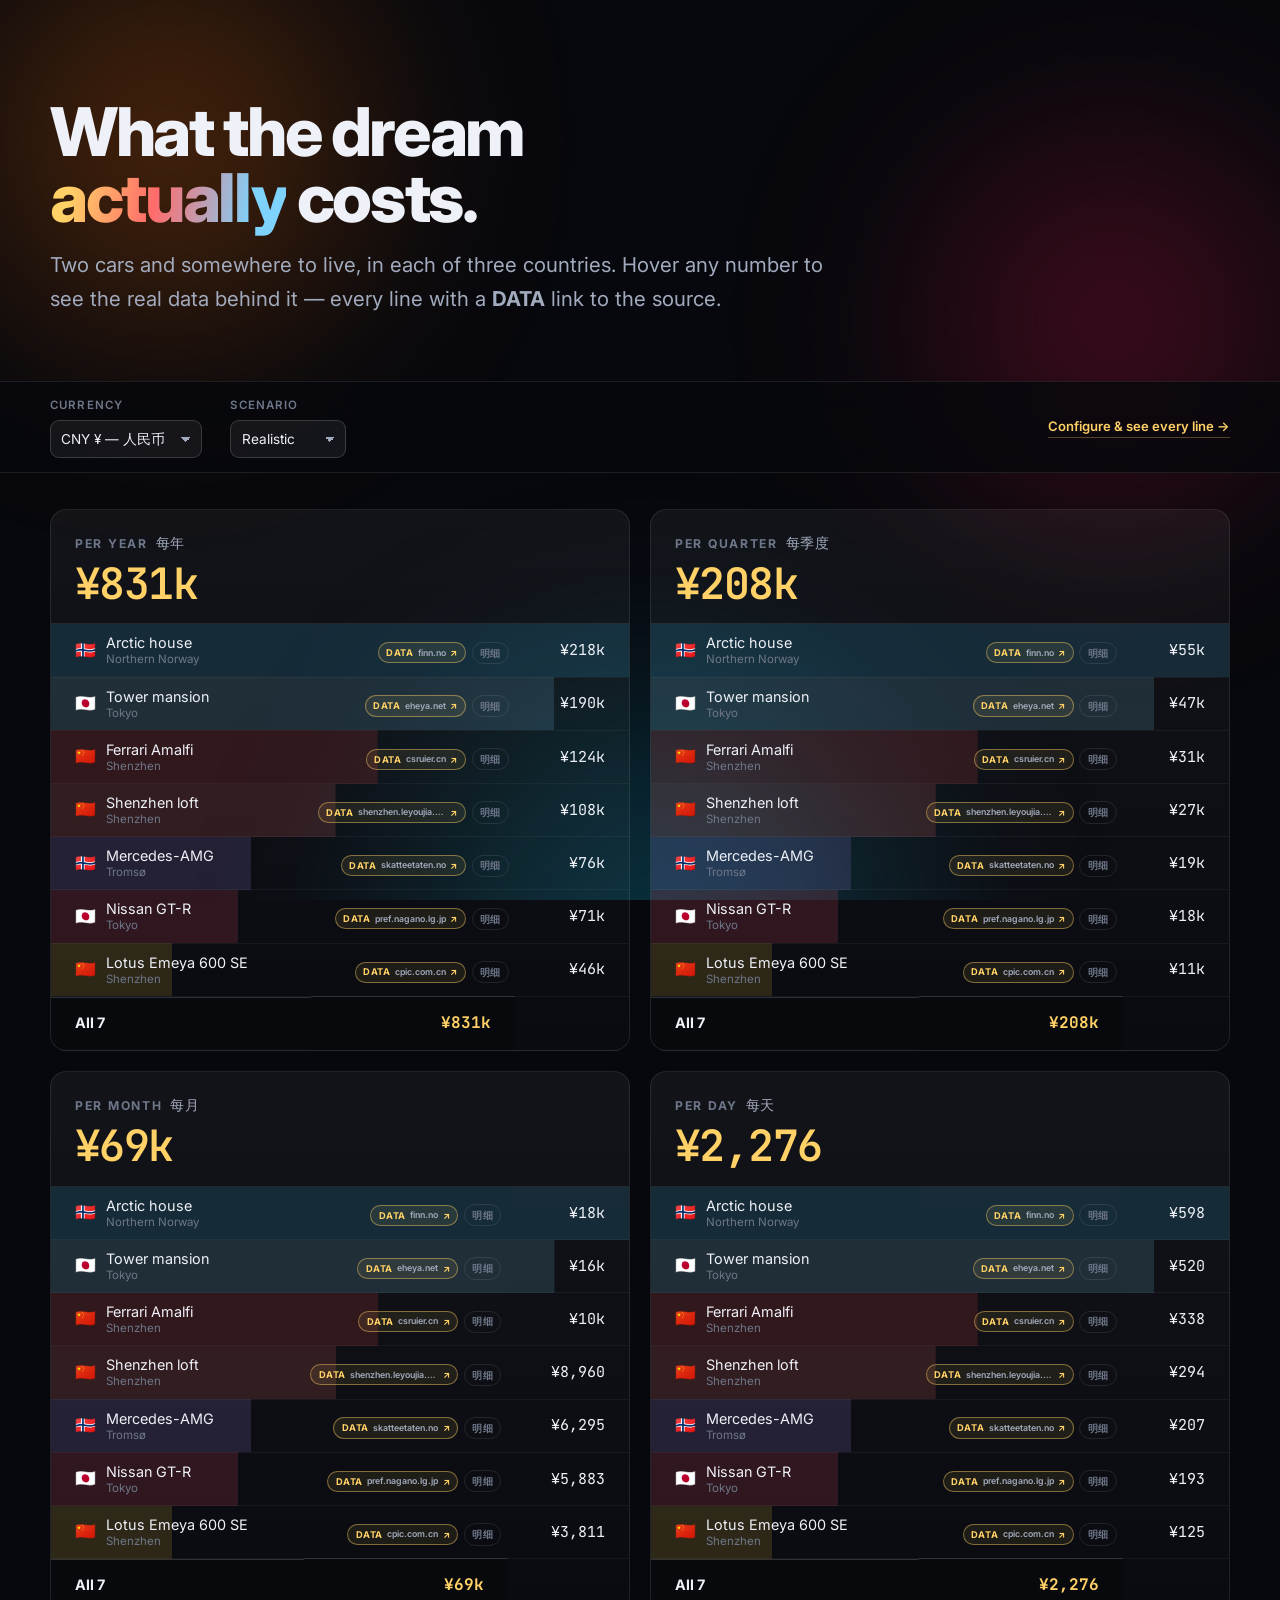
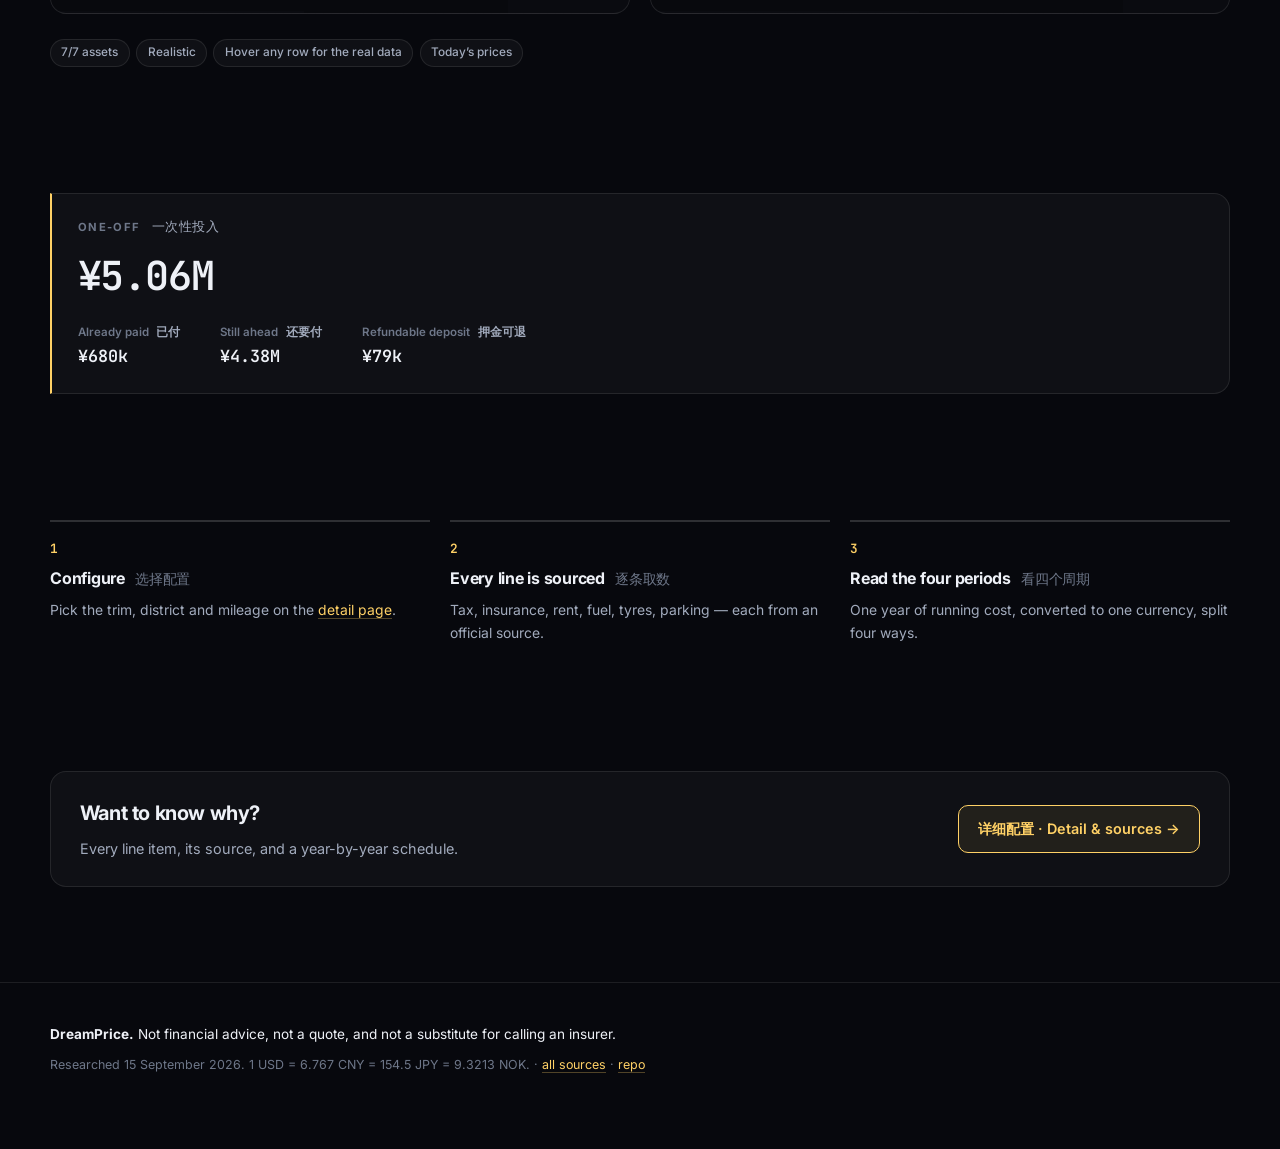
==== commit a959cbf0: "Put source links and hover evidence on the overview numbers The front-page period tables are what pe" ====
--- a/index.html
+++ b/index.html
@@ -21,8 +21,8 @@
   <div class="wrap">
     <h1>What the dream<br /><em>actually</em> costs.</h1>
     <p class="lede">
-      Two cars and somewhere to live, in each of three countries. What you pay once to get in, and
-      what it costs to keep — per year, per quarter, per month, and per day.
+      Two cars and somewhere to live, in each of three countries. Hover any number to see the
+      real data behind it — every line with a <strong>DATA</strong> link to the source.
     </p>
   </div>
 </header>
--- a/assets/css/styles.css
+++ b/assets/css/styles.css
@@ -144,26 +144,93 @@
 }
 
 .period table { width: 100%; border-collapse: collapse; }
-.period td { padding: 0.62rem 1.5rem; vertical-align: middle; }
+.period td { padding: 0.62rem 1rem 0.62rem 1.5rem; vertical-align: middle; }
 .period tbody tr {
   /* A tint behind each row shows its share without needing a separate chart. */
   background: linear-gradient(to right,
     color-mix(in srgb, var(--tint) 15%, transparent) var(--share, 0%),
     transparent var(--share, 0%));
   border-bottom: 1px solid rgba(255, 255, 255, 0.045);
-}
+  cursor: help;
+}
+.period tbody tr:hover, .period tbody tr.is-pinned, .period tbody tr:focus-visible {
+  outline: none;
+  box-shadow: inset 2px 0 0 var(--accent);
+  background: linear-gradient(to right,
+    color-mix(in srgb, var(--tint) 22%, transparent) var(--share, 0%),
+    rgba(255, 255, 255, 0.03) var(--share, 0%));
+}
+.period-total { cursor: help; }
+.period-total:hover, .upfront-inner:hover, .upfront-inner.is-pinned {
+  filter: brightness(1.05);
+}
+.upfront-inner { cursor: help; outline: none; }
 .period td.n { display: flex; align-items: center; gap: 0.6rem; font-size: 0.9rem; }
 .period td.n .flag { font-size: 1.05rem; }
 .period td.n .nm { display: flex; flex-direction: column; line-height: 1.25; }
 .period td.n .nm small { color: var(--ink-faint); font-size: 0.72rem; }
+.period td.lnk {
+  width: 1%; white-space: nowrap; text-align: right; padding-inline: 0.4rem;
+}
+.period td.lnk .lnk-wrap {
+  display: inline-flex; gap: 0.35rem; justify-content: flex-end; align-items: center;
+}
 .period td.v {
   text-align: right; font-family: var(--mono); font-size: 0.94rem; white-space: nowrap;
+  padding-right: 1.5rem;
 }
 .period tfoot td {
   border-top: 1px solid var(--line-2); font-weight: 700; font-size: 0.88rem;
   padding-top: 0.8rem; padding-bottom: 0.9rem; background: rgba(0, 0, 0, 0.2);
+  cursor: help;
 }
 .period tfoot td.v { font-size: 1rem; color: var(--accent); }
+
+/* Row-level source chips on the overview tables. */
+.row-data, .hc-data {
+  display: inline-flex; align-items: center; gap: 0.28rem;
+  border: 1px solid rgba(255, 209, 102, 0.45); border-radius: 999px;
+  padding: 0.12rem 0.45rem; font-size: 0.58rem; font-weight: 700;
+  letter-spacing: 0.06em; text-transform: uppercase; color: var(--accent);
+  background: rgba(255, 209, 102, 0.08); text-decoration: none; max-width: 9.5rem;
+}
+.row-data small, .hc-data small {
+  font-size: 0.55rem; font-weight: 600; letter-spacing: 0; text-transform: none;
+  color: var(--ink-dim); overflow: hidden; text-overflow: ellipsis; white-space: nowrap;
+  max-width: 5.5rem;
+}
+.row-data::after, .hc-data::after { content: '↗'; }
+.row-data:hover, .hc-data:hover { color: #0b0c12; background: var(--accent); border-color: var(--accent); }
+.row-data:hover small, .hc-data:hover small, .row-data:hover::after, .hc-data:hover::after { color: #0b0c12; }
+.row-more {
+  font-size: 0.62rem; font-weight: 700; letter-spacing: 0.04em; color: var(--ink-faint);
+  border: 1px solid var(--line); border-radius: 999px; padding: 0.12rem 0.45rem;
+  text-decoration: none;
+}
+.row-more:hover { color: var(--accent); border-color: var(--accent); }
+
+.hc-title small {
+  display: block; font-size: 0.72rem; font-weight: 500; color: var(--ink-faint);
+  margin-top: 0.2rem; letter-spacing: 0;
+}
+.hc-lines { display: flex; flex-direction: column; gap: 0.55rem; max-height: 52vh; overflow: auto; }
+.hc-line {
+  padding: 0.45rem 0.5rem; border-radius: 8px;
+  background: rgba(255, 255, 255, 0.03); border: 1px solid rgba(255, 255, 255, 0.05);
+}
+.hc-line-top { display: flex; gap: 0.5rem; align-items: baseline; }
+.hc-line-lbl { flex: 1; font-size: 0.78rem; color: var(--ink); }
+.hc-line-lbl i { font-style: normal; color: #fdba74; font-size: 0.62rem; font-weight: 700; }
+.hc-line-amt { font-family: var(--mono); font-size: 0.78rem; white-space: nowrap; }
+.hc-line-formula {
+  margin-top: 0.3rem; font-family: var(--mono); font-size: 0.68rem; color: var(--ink-dim);
+  word-break: break-word;
+}
+.hc-line .hc-facts { margin-top: 0.25rem; }
+.hc-more {
+  display: inline-block; margin-top: 0.75rem; font-size: 0.74rem; font-weight: 600;
+  color: var(--accent); border-bottom-color: transparent;
+}
 /* Settings recap as chips — scannable, not a sentence to decode. */
 .periods-note {
   grid-column: 1 / -1; margin: 0.3rem 0 0;
@@ -341,7 +408,7 @@
 details.block .body { padding: 0.3rem 1.5rem 1.4rem; }
 
 /* line items */
-.li { border-bottom: 1px solid rgba(255, 255, 255, 0.05); padding: 0.6rem 0; }
+.li { border-bottom: 1px solid rgba(255, 255, 255, 0.05); }
 .li:last-child { border-bottom: 0; }
 .li-top { display: flex; gap: 0.75rem; align-items: baseline; }
 .li-lbl { font-size: 0.86rem; flex: 1; }
@@ -353,22 +420,44 @@
   font-size: 0.85rem; line-height: 1.6; color: var(--ink-dim); margin: 0.45rem 0 0;
   border-left: 2px solid var(--line-2); padding-left: 0.75rem;
 }
-.li { border-radius: 8px; transition: background 0.12s ease; }
-.li:hover, .li:focus-visible {
+.li { border-radius: 8px; transition: background 0.12s ease; padding: 0.75rem 0.55rem; margin: 0 -0.55rem; }
+.li:hover, .li:focus-visible, .li.is-pinned {
   background: rgba(255, 255, 255, 0.035);
   outline: none; cursor: help;
   box-shadow: inset 2px 0 0 var(--accent);
 }
 
-/* A visible link on every calculated line. */
+/* A visible source chip on every calculated line. */
 .li-link {
-  flex: 0 0 auto; border: 1px solid var(--line-2); border-radius: 999px;
-  padding: 0.05rem 0.5rem; font-size: 0.62rem; font-weight: 700;
-  letter-spacing: 0.08em; text-transform: uppercase; color: var(--ink-faint);
-  background: var(--panel); text-decoration: none;
-}
-.li-link::after { content: ' ↗'; letter-spacing: 0; }
+  flex: 0 0 auto; display: inline-flex; align-items: center; gap: 0.35rem;
+  border: 1px solid rgba(255, 209, 102, 0.45); border-radius: 999px;
+  padding: 0.18rem 0.55rem; font-size: 0.62rem; font-weight: 700;
+  letter-spacing: 0.06em; text-transform: uppercase; color: var(--accent);
+  background: rgba(255, 209, 102, 0.08); text-decoration: none; max-width: 12rem;
+}
+.li-link span { white-space: nowrap; }
+.li-link small {
+  font-size: 0.58rem; font-weight: 600; letter-spacing: 0; text-transform: none;
+  color: var(--ink-dim); overflow: hidden; text-overflow: ellipsis; white-space: nowrap;
+  max-width: 7.5rem;
+}
+.li-link::after { content: '↗'; letter-spacing: 0; color: var(--accent); }
 .li-link:hover { color: #0b0c12; background: var(--accent); border-color: var(--accent); }
+.li-link:hover small, .li-link:hover::after { color: #0b0c12; }
+
+.li-formula {
+  margin-top: 0.45rem; font-family: var(--mono); font-size: 0.74rem; color: var(--ink);
+  background: rgba(255, 255, 255, 0.04); border-radius: 7px; padding: 0.4rem 0.55rem;
+  word-break: break-word; border: 1px solid rgba(255, 255, 255, 0.05);
+}
+.li-facts {
+  width: 100%; border-collapse: collapse; margin-top: 0.45rem; font-size: 0.78rem;
+}
+.li-facts td { padding: 0.18rem 0; vertical-align: top; color: var(--ink-dim); }
+.li-facts td:last-child {
+  text-align: right; font-family: var(--mono); font-size: 0.76rem;
+  color: var(--ink); white-space: nowrap; padding-left: 0.75rem;
+}
 
 .li-src { font-size: 0.72rem; margin-top: 0.35rem; }
 .li-src a { color: var(--ink-faint); border-bottom-color: transparent; }
@@ -411,12 +500,17 @@
 
 /* ---------- hover card: the evidence behind a number ---------- */
 .hovercard {
-  position: fixed; z-index: 90; width: min(400px, calc(100vw - 20px));
+  position: fixed; z-index: 200; width: min(400px, calc(100vw - 20px));
   background: #10121b; border: 1px solid var(--line-2); border-radius: 12px;
   box-shadow: 0 20px 50px rgba(0, 0, 0, 0.6); padding: 0.9rem 1rem;
   pointer-events: none; font-size: 0.8rem; line-height: 1.5;
 }
-.hovercard[hidden] { display: none; }
+.hovercard.is-pinned {
+  pointer-events: auto;
+  border-color: rgba(255, 209, 102, 0.55);
+  box-shadow: 0 20px 50px rgba(0, 0, 0, 0.7), 0 0 0 1px rgba(255, 209, 102, 0.2);
+}
+.hovercard[hidden] { display: none !important; }
 .hc-title {
   font-weight: 700; font-size: 0.86rem; margin-bottom: 0.5rem; line-height: 1.35;
   padding-bottom: 0.5rem; border-bottom: 1px solid var(--line);
@@ -457,9 +551,6 @@
 .hc-src span { font-size: 0.75rem; color: var(--ink-dim); }
 .hc-src code { font-family: var(--mono); font-size: 0.68rem; color: var(--ink-faint); word-break: break-all; }
 .hc-src em { font-style: normal; font-size: 0.68rem; color: var(--accent); font-weight: 600; }
-
-/* Touch devices have no hover, so the card would only ever flash. */
-@media (hover: none) { .hovercard { display: none !important; } }
 
 /* ---------- narrow screens ---------- */
 @media (max-width: 680px) {
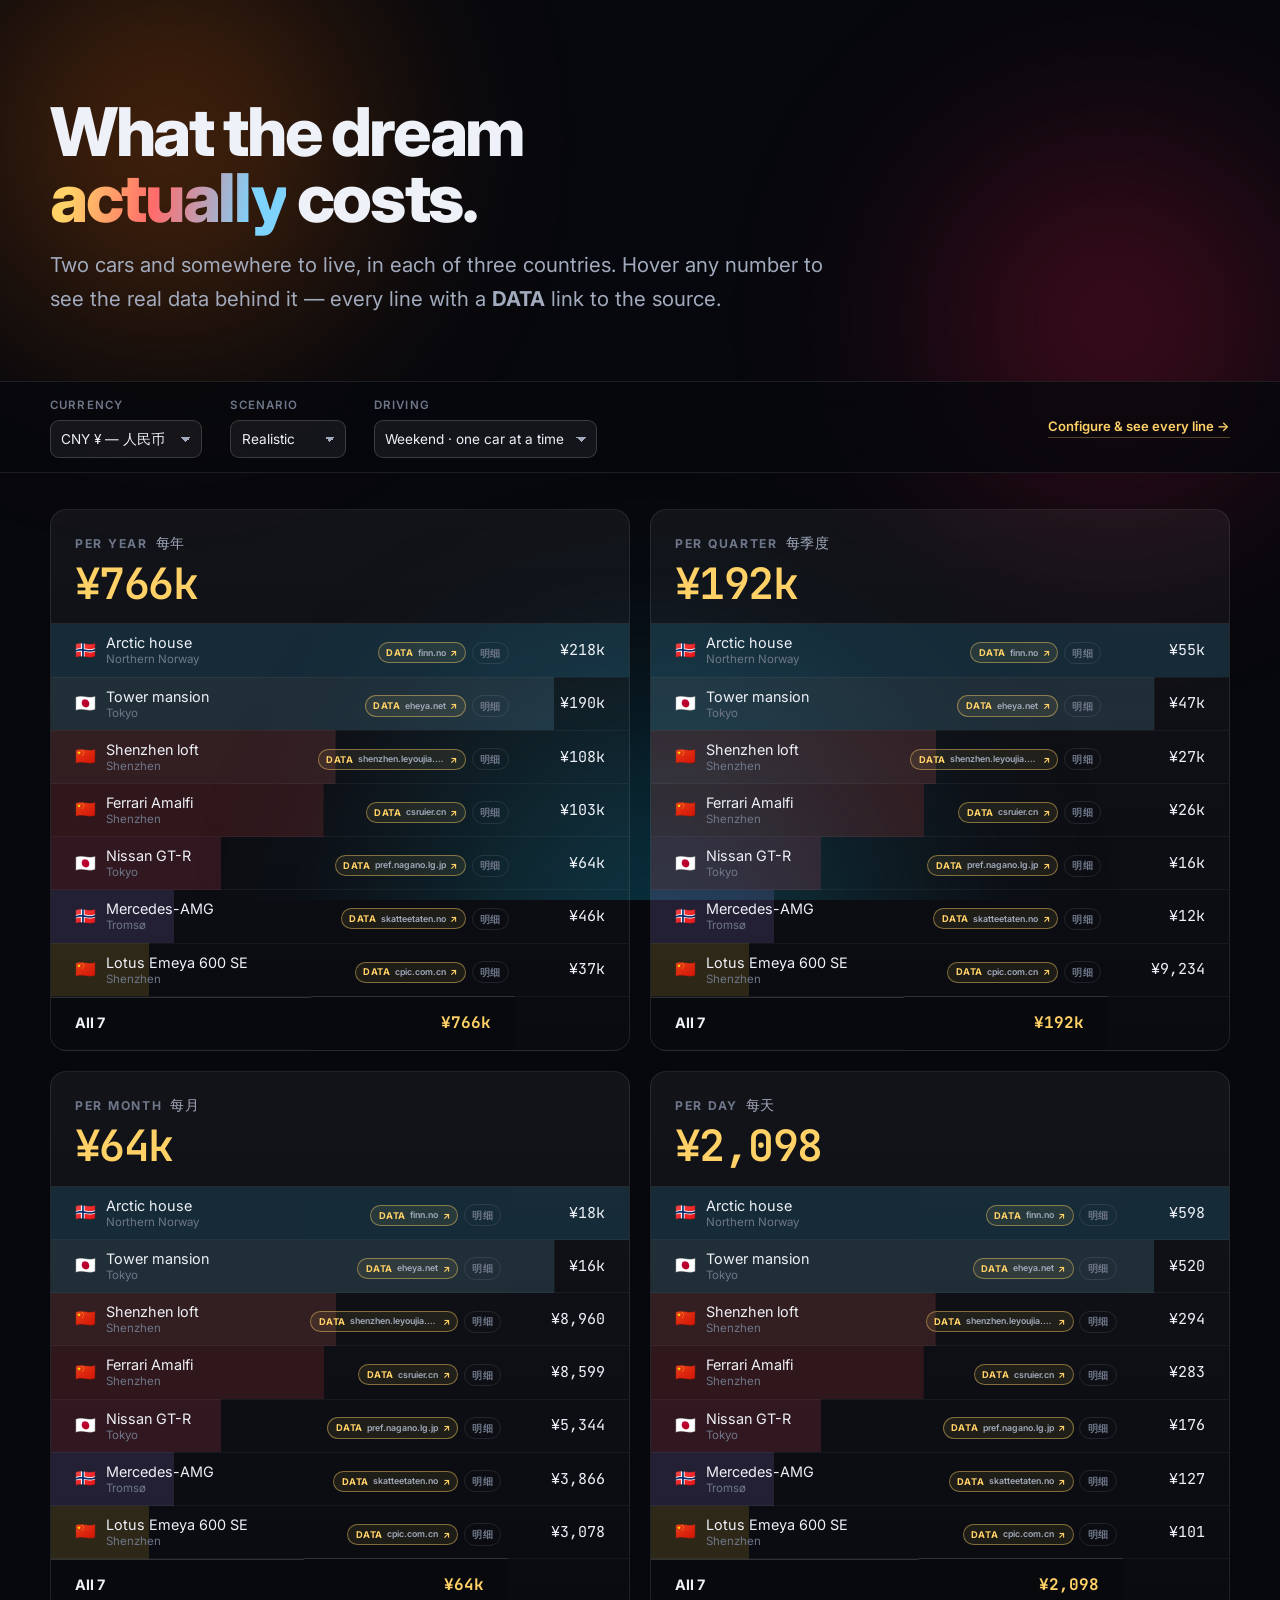
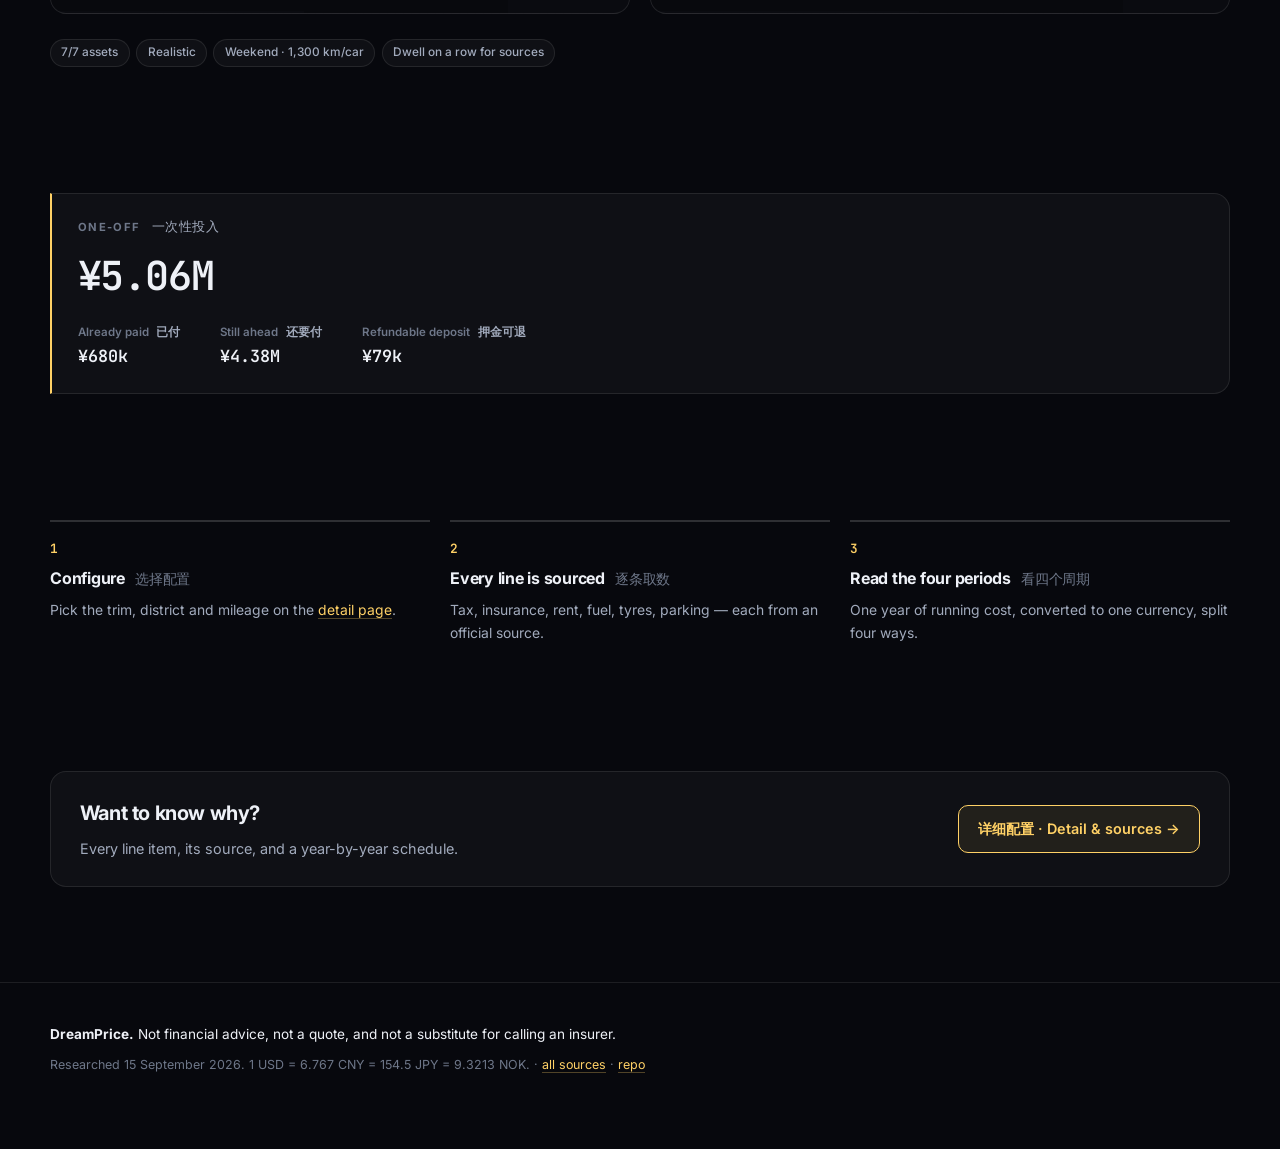
==== commit 9f327235: "Fix hover dwell and model weekend-only driving Hover waits before opening, parks beside the row, and" ====
--- a/index.html
+++ b/index.html
@@ -45,6 +45,13 @@
         <option value="low">Optimistic</option>
         <option value="base">Realistic</option>
         <option value="high">Pessimistic</option>
+      </select>
+    </label>
+    <label class="ctl">
+      <span>Driving</span>
+      <select id="drive-mode">
+        <option value="weekend">Weekend · one car at a time</option>
+        <option value="as_set">As dialled on detail</option>
       </select>
     </label>
     <a class="ctl-link" href="./details.html">Configure &amp; see every line →</a>
--- a/assets/css/styles.css
+++ b/assets/css/styles.css
@@ -503,10 +503,10 @@
   position: fixed; z-index: 200; width: min(400px, calc(100vw - 20px));
   background: #10121b; border: 1px solid var(--line-2); border-radius: 12px;
   box-shadow: 0 20px 50px rgba(0, 0, 0, 0.6); padding: 0.9rem 1rem;
-  pointer-events: none; font-size: 0.8rem; line-height: 1.5;
+  /* Pointer must be able to enter the card — otherwise DATA links are unreachable. */
+  pointer-events: auto; font-size: 0.8rem; line-height: 1.5;
 }
 .hovercard.is-pinned {
-  pointer-events: auto;
   border-color: rgba(255, 209, 102, 0.55);
   box-shadow: 0 20px 50px rgba(0, 0, 0, 0.7), 0 0 0 1px rgba(255, 209, 102, 0.2);
 }
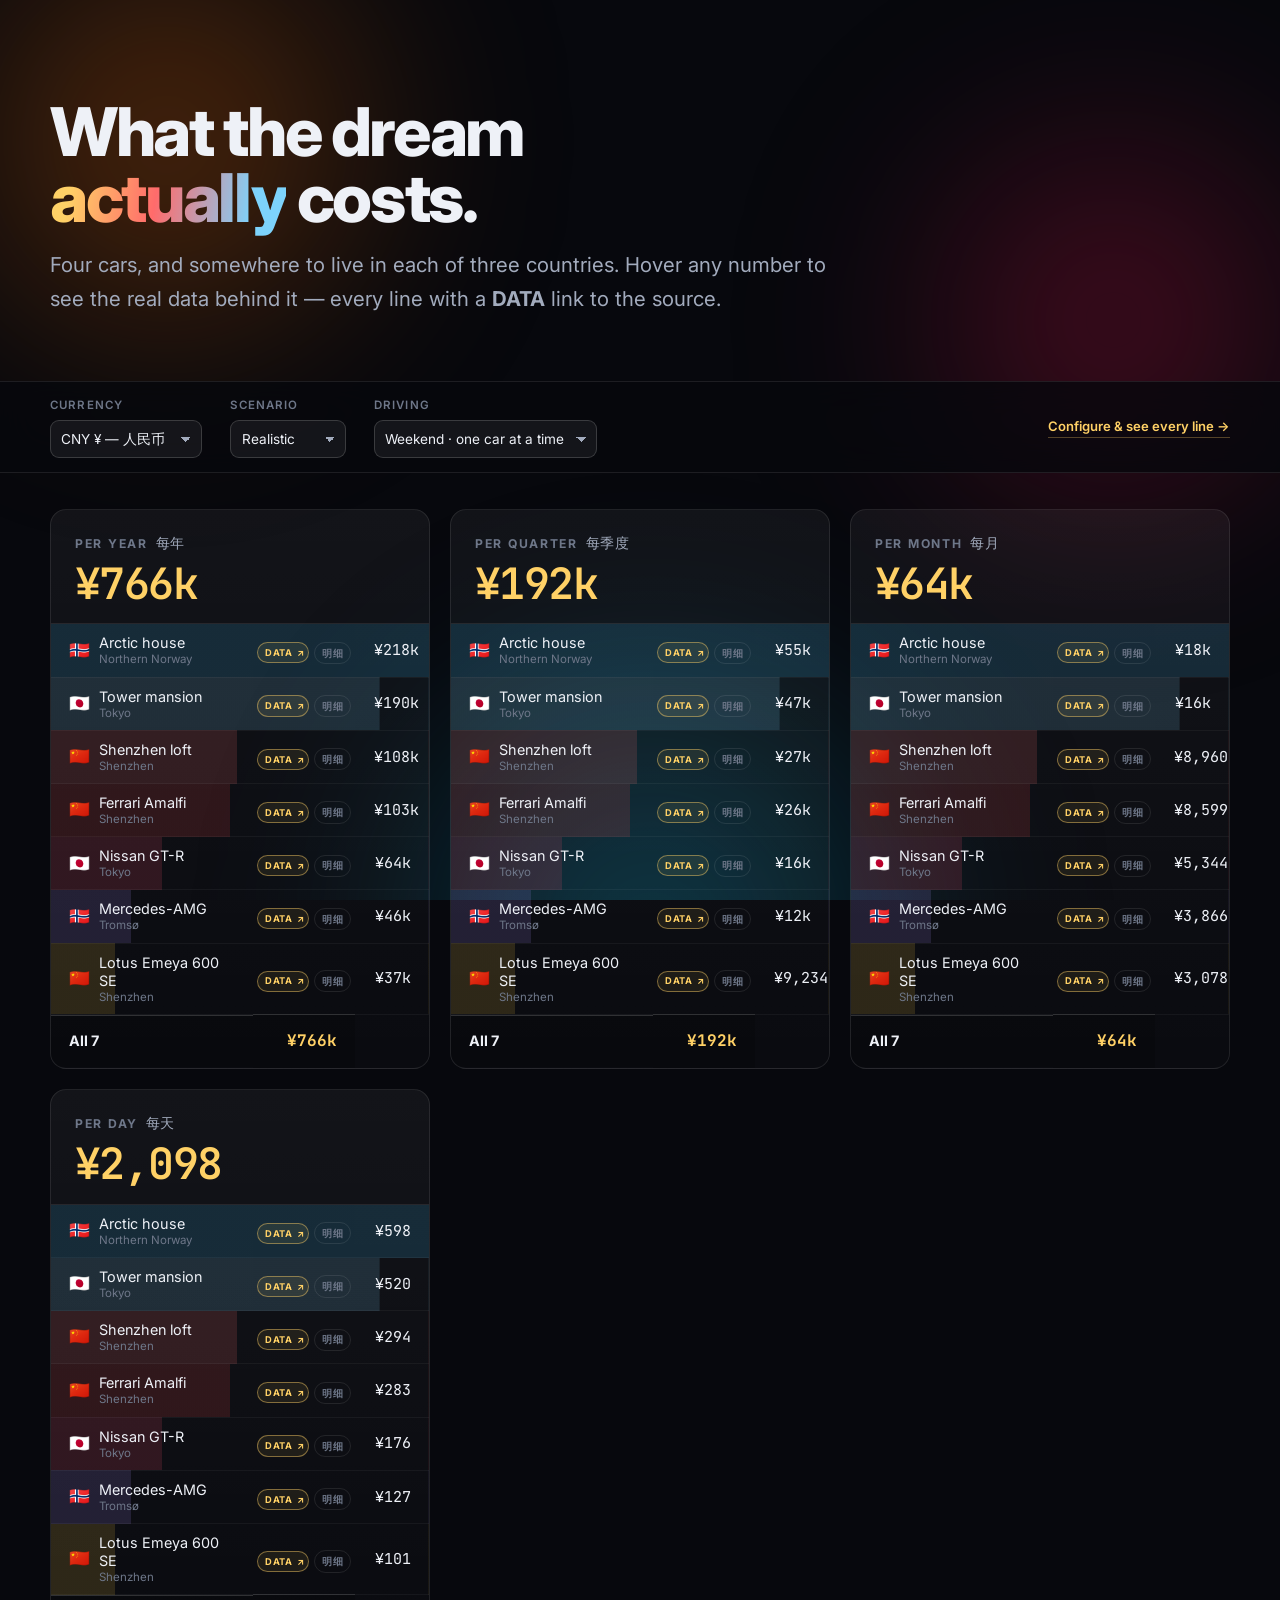
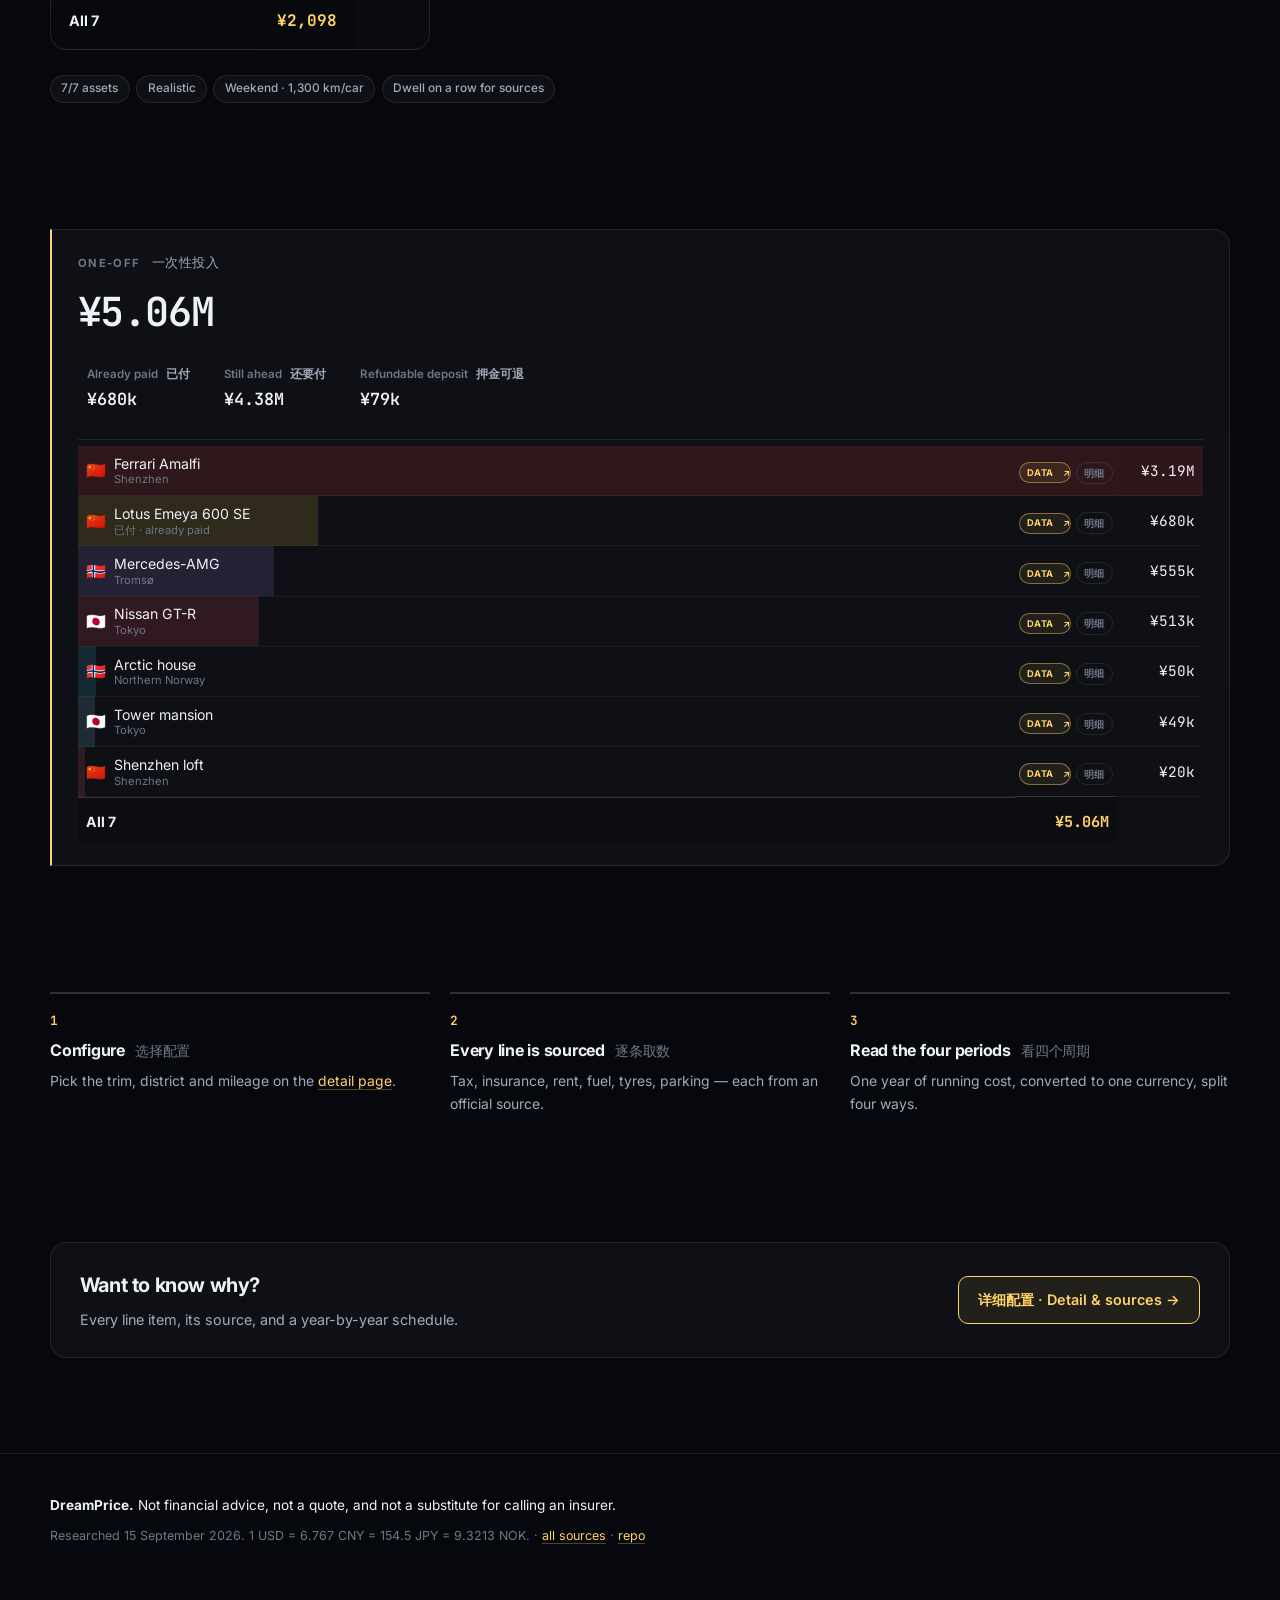
==== commit 309b8146: "Count seven assets, not six Co-authored-by: Cursor <cursoragent@cursor.com>" ====
--- a/index.html
+++ b/index.html
@@ -4,10 +4,10 @@
 <meta charset="utf-8" />
 <meta name="viewport" content="width=device-width, initial-scale=1" />
 <title>DreamPrice — what the dream costs per year, quarter, month and day</title>
-<meta name="description" content="What six dream assets across China, Japan and Norway cost to keep — per year, per quarter, per month and per day. Every figure from a tax table, an official tariff or a live listing." />
+<meta name="description" content="What seven dream assets across China, Japan and Norway cost to keep — per year, per quarter, per month and per day. Every figure from a tax table, an official tariff or a live listing." />
 <meta name="color-scheme" content="dark" />
 <meta property="og:title" content="DreamPrice — what the dream actually costs" />
-<meta property="og:description" content="Per year, per quarter, per month, per day. Six assets, three countries, every figure sourced." />
+<meta property="og:description" content="Per year, per quarter, per month, per day. Seven assets, three countries, every figure sourced." />
 <link rel="preconnect" href="https://fonts.googleapis.com" />
 <link rel="preconnect" href="https://fonts.gstatic.com" crossorigin />
 <link href="https://fonts.googleapis.com/css2?family=Inter:wght@400;500;600;700;800&family=JetBrains+Mono:wght@400;600&display=swap" rel="stylesheet" />
@@ -21,7 +21,7 @@
   <div class="wrap">
     <h1>What the dream<br /><em>actually</em> costs.</h1>
     <p class="lede">
-      Two cars and somewhere to live, in each of three countries. Hover any number to see the
+      Four cars, and somewhere to live in each of three countries. Hover any number to see the
       real data behind it — every line with a <strong>DATA</strong> link to the source.
     </p>
   </div>
--- a/assets/css/styles.css
+++ b/assets/css/styles.css
@@ -87,7 +87,7 @@
   background-image: linear-gradient(45deg, transparent 50%, var(--ink-dim) 50%), linear-gradient(135deg, var(--ink-dim) 50%, transparent 50%);
   background-position: calc(100% - 15px) 52%, calc(100% - 10px) 52%;
   background-size: 5px 5px, 5px 5px; background-repeat: no-repeat;
-  cursor: pointer; max-width: 100%;
+  cursor: pointer; max-width: 100%; min-width: 0; box-sizing: border-box;
 }
 select:focus-visible, input:focus-visible { outline: 2px solid var(--accent); outline-offset: 2px; }
 option { background: #14161f; color: var(--ink); }
@@ -121,12 +121,12 @@
 .periods {
   /* Four tables want a 2x2 block, not three-plus-one orphan. */
   display: grid; gap: 1.25rem;
-  grid-template-columns: repeat(auto-fit, minmax(430px, 1fr));
+  grid-template-columns: repeat(auto-fit, minmax(min(100%, 340px), 1fr));
 }
 .period {
   border: 1px solid var(--line); border-radius: var(--radius);
   background: linear-gradient(180deg, rgba(255, 255, 255, 0.05), rgba(255, 255, 255, 0.015));
-  overflow: hidden;
+  overflow: hidden; min-width: 0;
 }
 .period > header { padding: 1.35rem 1.5rem 1.1rem; border-bottom: 1px solid var(--line); }
 .period h2 {
@@ -143,8 +143,8 @@
   letter-spacing: -0.035em; line-height: 1.05; margin-top: 0.4rem; color: var(--accent);
 }
 
-.period table { width: 100%; border-collapse: collapse; }
-.period td { padding: 0.62rem 1rem 0.62rem 1.5rem; vertical-align: middle; }
+.period table { width: 100%; border-collapse: collapse; table-layout: fixed; }
+.period td { padding: 0.62rem 0.75rem 0.62rem 1.15rem; vertical-align: middle; }
 .period tbody tr {
   /* A tint behind each row shows its share without needing a separate chart. */
   background: linear-gradient(to right,
@@ -161,23 +161,32 @@
     rgba(255, 255, 255, 0.03) var(--share, 0%));
 }
 .period-total { cursor: help; }
-.period-total:hover, .upfront-inner:hover, .upfront-inner.is-pinned {
+.period-total:hover, .upfront-head:hover, .upfront-head.is-pinned {
   filter: brightness(1.05);
 }
-.upfront-inner { cursor: help; outline: none; }
-.period td.n { display: flex; align-items: center; gap: 0.6rem; font-size: 0.9rem; }
-.period td.n .flag { font-size: 1.05rem; }
-.period td.n .nm { display: flex; flex-direction: column; line-height: 1.25; }
-.period td.n .nm small { color: var(--ink-faint); font-size: 0.72rem; }
+.period td.n {
+  display: flex; align-items: center; gap: 0.55rem; font-size: 0.9rem;
+  width: auto; min-width: 0; overflow: hidden;
+}
+.period td.n .flag { font-size: 1.05rem; flex: 0 0 auto; }
+.period td.n .nm {
+  display: flex; flex-direction: column; line-height: 1.25; min-width: 0;
+  overflow: hidden;
+}
+.period td.n .nm small {
+  color: var(--ink-faint); font-size: 0.72rem;
+  overflow: hidden; text-overflow: ellipsis; white-space: nowrap;
+}
 .period td.lnk {
-  width: 1%; white-space: nowrap; text-align: right; padding-inline: 0.4rem;
+  width: 6.4rem; text-align: right; padding-inline: 0.25rem; overflow: visible;
 }
 .period td.lnk .lnk-wrap {
-  display: inline-flex; gap: 0.35rem; justify-content: flex-end; align-items: center;
+  display: inline-flex; gap: 0.3rem; justify-content: flex-end; align-items: center;
+  max-width: 100%;
 }
 .period td.v {
   text-align: right; font-family: var(--mono); font-size: 0.94rem; white-space: nowrap;
-  padding-right: 1.5rem;
+  width: 4.6rem; padding-right: 1.15rem;
 }
 .period tfoot td {
   border-top: 1px solid var(--line-2); font-weight: 700; font-size: 0.88rem;
@@ -192,39 +201,53 @@
   border: 1px solid rgba(255, 209, 102, 0.45); border-radius: 999px;
   padding: 0.12rem 0.45rem; font-size: 0.58rem; font-weight: 700;
   letter-spacing: 0.06em; text-transform: uppercase; color: var(--accent);
-  background: rgba(255, 209, 102, 0.08); text-decoration: none; max-width: 9.5rem;
+  background: rgba(255, 209, 102, 0.08); text-decoration: none;
+  max-width: 100%; overflow: hidden; min-width: 0; flex: 0 1 auto;
 }
 .row-data small, .hc-data small {
   font-size: 0.55rem; font-weight: 600; letter-spacing: 0; text-transform: none;
   color: var(--ink-dim); overflow: hidden; text-overflow: ellipsis; white-space: nowrap;
-  max-width: 5.5rem;
-}
-.row-data::after, .hc-data::after { content: '↗'; }
+  max-width: 5.2rem; min-width: 0;
+}
+/* Overview rows are tight — host lives in the title tooltip, chip stays “DATA”. */
+.period .row-data small { display: none; }
+.row-data::after, .hc-data::after { content: '↗'; flex: 0 0 auto; }
 .row-data:hover, .hc-data:hover { color: #0b0c12; background: var(--accent); border-color: var(--accent); }
 .row-data:hover small, .hc-data:hover small, .row-data:hover::after, .hc-data:hover::after { color: #0b0c12; }
 .row-more {
   font-size: 0.62rem; font-weight: 700; letter-spacing: 0.04em; color: var(--ink-faint);
   border: 1px solid var(--line); border-radius: 999px; padding: 0.12rem 0.45rem;
-  text-decoration: none;
+  text-decoration: none; flex: 0 0 auto;
 }
 .row-more:hover { color: var(--accent); border-color: var(--accent); }
 
+.hc-title {
+  overflow-wrap: anywhere;
+}
 .hc-title small {
   display: block; font-size: 0.72rem; font-weight: 500; color: var(--ink-faint);
   margin-top: 0.2rem; letter-spacing: 0;
 }
-.hc-lines { display: flex; flex-direction: column; gap: 0.55rem; max-height: 52vh; overflow: auto; }
+.hc-lines {
+  display: flex; flex-direction: column; gap: 0.55rem;
+  min-width: 0;
+}
 .hc-line {
-  padding: 0.45rem 0.5rem; border-radius: 8px;
+  padding: 0.45rem 0.5rem; border-radius: 8px; min-width: 0;
   background: rgba(255, 255, 255, 0.03); border: 1px solid rgba(255, 255, 255, 0.05);
 }
-.hc-line-top { display: flex; gap: 0.5rem; align-items: baseline; }
-.hc-line-lbl { flex: 1; font-size: 0.78rem; color: var(--ink); }
+.hc-line-top {
+  display: flex; flex-wrap: wrap; gap: 0.35rem 0.5rem; align-items: baseline;
+}
+.hc-line-lbl {
+  flex: 1 1 8rem; min-width: 0; font-size: 0.78rem; color: var(--ink);
+  overflow-wrap: anywhere;
+}
 .hc-line-lbl i { font-style: normal; color: #fdba74; font-size: 0.62rem; font-weight: 700; }
-.hc-line-amt { font-family: var(--mono); font-size: 0.78rem; white-space: nowrap; }
+.hc-line-amt { font-family: var(--mono); font-size: 0.78rem; white-space: nowrap; margin-left: auto; }
 .hc-line-formula {
   margin-top: 0.3rem; font-family: var(--mono); font-size: 0.68rem; color: var(--ink-dim);
-  word-break: break-word;
+  overflow-wrap: anywhere; word-break: break-word;
 }
 .hc-line .hc-facts { margin-top: 0.25rem; }
 .hc-more {
@@ -260,9 +283,63 @@
   font-family: var(--mono); font-size: clamp(1.8rem, 4.4vw, 2.5rem); font-weight: 600;
   letter-spacing: -0.035em; margin: 0.35rem 0 0.85rem;
 }
+.upfront-head { cursor: help; outline: none; }
+
 /* Three facts side by side instead of a paragraph explaining them. */
-.upfront-split { display: flex; flex-wrap: wrap; gap: 0.6rem 2.5rem; }
-.fact { display: flex; flex-direction: column; gap: 0.1rem; }
+.upfront-split {
+  display: flex; flex-wrap: wrap; gap: 0.6rem 0.9rem;
+  padding-bottom: 1.1rem; border-bottom: 1px solid var(--line);
+}
+.fact {
+  display: flex; flex-direction: column; gap: 0.1rem; cursor: help;
+  border: 1px solid transparent; border-radius: 9px;
+  padding: 0.35rem 0.7rem 0.4rem; margin-inline: -0.15rem; outline: none;
+}
+.fact:hover, .fact:focus-visible, .fact.is-pinned {
+  border-color: var(--line-2); background: rgba(255, 255, 255, 0.035);
+}
+
+/* Per-asset one-off rows, mirroring the period tables. */
+.upfront-table { width: 100%; border-collapse: collapse; table-layout: fixed; margin-top: 0.4rem; }
+.upfront-table td { padding: 0.55rem 0.5rem; vertical-align: middle; }
+.upfront-table tbody tr {
+  background: linear-gradient(to right,
+    color-mix(in srgb, var(--tint) 14%, transparent) var(--share, 0%),
+    transparent var(--share, 0%));
+  border-bottom: 1px solid rgba(255, 255, 255, 0.045); cursor: help;
+}
+.upfront-table tbody tr:hover,
+.upfront-table tbody tr:focus-visible,
+.upfront-table tbody tr.is-pinned {
+  outline: none; box-shadow: inset 2px 0 0 var(--accent);
+  background: linear-gradient(to right,
+    color-mix(in srgb, var(--tint) 20%, transparent) var(--share, 0%),
+    rgba(255, 255, 255, 0.03) var(--share, 0%));
+}
+.upfront-table td.n {
+  display: flex; align-items: center; gap: 0.55rem; font-size: 0.88rem;
+  min-width: 0; overflow: hidden;
+}
+.upfront-table td.n .flag { font-size: 1rem; flex: 0 0 auto; }
+.upfront-table td.n .nm {
+  display: flex; flex-direction: column; line-height: 1.25; min-width: 0; overflow: hidden;
+}
+.upfront-table td.n .nm small {
+  color: var(--ink-faint); font-size: 0.7rem;
+  overflow: hidden; text-overflow: ellipsis; white-space: nowrap;
+}
+.upfront-table td.lnk { width: 6.4rem; text-align: right; padding-inline: 0.25rem; }
+.upfront-table td.lnk .lnk-wrap {
+  display: inline-flex; gap: 0.3rem; justify-content: flex-end; align-items: center; max-width: 100%;
+}
+.upfront-table td.v {
+  text-align: right; font-family: var(--mono); font-size: 0.9rem; white-space: nowrap; width: 5.4rem;
+}
+.upfront-table tfoot td {
+  border-top: 1px solid var(--line-2); font-weight: 700; font-size: 0.86rem;
+  padding-top: 0.7rem; background: rgba(0, 0, 0, 0.18); cursor: help;
+}
+.upfront-table tfoot td.v { color: var(--accent); font-size: 0.95rem; }
 .fact-l { font-size: 0.72rem; color: var(--ink-faint); font-weight: 600; }
 .fact-l i { font-style: normal; color: var(--ink-dim); margin-left: 0.3rem; }
 .fact-v { font-family: var(--mono); font-size: 1.05rem; font-weight: 600; }
@@ -340,13 +417,13 @@
 .legend i { width: 10px; height: 10px; border-radius: 3px; display: block; }
 
 /* ---------- asset cards ---------- */
-.assets { display: grid; gap: 1.5rem; grid-template-columns: repeat(auto-fit, minmax(430px, 1fr)); }
+.assets { display: grid; gap: 1.5rem; grid-template-columns: repeat(auto-fit, minmax(min(100%, 340px), 1fr)); }
 @media (max-width: 700px) { .assets { grid-template-columns: 1fr; } }
 
 .card {
   border: 1px solid var(--line); border-radius: var(--radius);
   background: linear-gradient(180deg, rgba(255, 255, 255, 0.045), rgba(255, 255, 255, 0.012));
-  overflow: hidden; position: relative;
+  overflow: hidden; position: relative; min-width: 0;
 }
 .card::before {
   content: ''; position: absolute; inset: 0 0 auto; height: 2px;
@@ -362,10 +439,10 @@
 .card-title .onoff { margin-left: auto; }
 .blurb { color: var(--ink-dim); font-size: 0.88rem; margin: 0.9rem 0 0; }
 
-.card-inputs { display: flex; flex-wrap: wrap; gap: 0.85rem 1.25rem; padding: 1.1rem 1.5rem; border-bottom: 1px solid var(--line); background: rgba(0, 0, 0, 0.18); }
-.card-inputs .ctl { font-size: 0.68rem; }
-.card-inputs select { max-width: 100%; }
-.card-inputs .full { flex: 1 1 100%; }
+.card-inputs { display: flex; flex-wrap: wrap; gap: 0.85rem 1.25rem; padding: 1.1rem 1.5rem; border-bottom: 1px solid var(--line); background: rgba(0, 0, 0, 0.18); min-width: 0; }
+.card-inputs .ctl { font-size: 0.68rem; min-width: 0; max-width: 100%; }
+.card-inputs select { width: 100%; max-width: 100%; }
+.card-inputs .full { flex: 1 1 100%; min-width: 0; max-width: 100%; }
 .hint { flex: 1 1 100%; font-size: 0.76rem; color: var(--ink-faint); margin: 0; }
 .unavailable {
   flex: 1 1 100%; font-size: 0.78rem; color: #fca5a5; margin: 0;
@@ -410,9 +487,9 @@
 /* line items */
 .li { border-bottom: 1px solid rgba(255, 255, 255, 0.05); }
 .li:last-child { border-bottom: 0; }
-.li-top { display: flex; gap: 0.75rem; align-items: baseline; }
-.li-lbl { font-size: 0.86rem; flex: 1; }
-.li-amt { font-family: var(--mono); font-size: 0.85rem; white-space: nowrap; }
+.li-top { display: flex; flex-wrap: wrap; gap: 0.45rem 0.75rem; align-items: baseline; }
+.li-lbl { font-size: 0.86rem; flex: 1 1 12rem; min-width: 0; overflow-wrap: anywhere; }
+.li-amt { font-family: var(--mono); font-size: 0.85rem; white-space: nowrap; margin-left: auto; }
 .li-amt.zero { color: var(--ink-faint); }
 /* Notes carry the actual reasoning, so they get body-text legibility rather
    than fine-print treatment. */
@@ -429,17 +506,18 @@
 
 /* A visible source chip on every calculated line. */
 .li-link {
-  flex: 0 0 auto; display: inline-flex; align-items: center; gap: 0.35rem;
+  flex: 0 1 auto; display: inline-flex; align-items: center; gap: 0.35rem;
   border: 1px solid rgba(255, 209, 102, 0.45); border-radius: 999px;
   padding: 0.18rem 0.55rem; font-size: 0.62rem; font-weight: 700;
   letter-spacing: 0.06em; text-transform: uppercase; color: var(--accent);
-  background: rgba(255, 209, 102, 0.08); text-decoration: none; max-width: 12rem;
-}
-.li-link span { white-space: nowrap; }
+  background: rgba(255, 209, 102, 0.08); text-decoration: none;
+  max-width: min(12rem, 100%); overflow: hidden; min-width: 0;
+}
+.li-link span { white-space: nowrap; flex: 0 0 auto; }
 .li-link small {
   font-size: 0.58rem; font-weight: 600; letter-spacing: 0; text-transform: none;
   color: var(--ink-dim); overflow: hidden; text-overflow: ellipsis; white-space: nowrap;
-  max-width: 7.5rem;
+  max-width: 7rem; min-width: 0;
 }
 .li-link::after { content: '↗'; letter-spacing: 0; color: var(--accent); }
 .li-link:hover { color: #0b0c12; background: var(--accent); border-color: var(--accent); }
@@ -452,12 +530,15 @@
 }
 .li-facts {
   width: 100%; border-collapse: collapse; margin-top: 0.45rem; font-size: 0.78rem;
-}
-.li-facts td { padding: 0.18rem 0; vertical-align: top; color: var(--ink-dim); }
+  table-layout: fixed;
+}
+.li-facts td { padding: 0.18rem 0; vertical-align: top; color: var(--ink-dim); overflow-wrap: anywhere; }
 .li-facts td:last-child {
   text-align: right; font-family: var(--mono); font-size: 0.76rem;
-  color: var(--ink); white-space: nowrap; padding-left: 0.75rem;
-}
+  color: var(--ink); padding-left: 0.75rem; width: 45%;
+  white-space: normal; overflow-wrap: anywhere; word-break: break-word;
+}
+.li-facts td:first-child { width: 55%; padding-right: 0.4rem; }
 
 .li-src { font-size: 0.72rem; margin-top: 0.35rem; }
 .li-src a { color: var(--ink-faint); border-bottom-color: transparent; }
@@ -501,10 +582,12 @@
 /* ---------- hover card: the evidence behind a number ---------- */
 .hovercard {
   position: fixed; z-index: 200; width: min(400px, calc(100vw - 20px));
+  max-height: min(78vh, 640px); overflow-x: hidden; overflow-y: auto;
   background: #10121b; border: 1px solid var(--line-2); border-radius: 12px;
   box-shadow: 0 20px 50px rgba(0, 0, 0, 0.6); padding: 0.9rem 1rem;
   /* Pointer must be able to enter the card — otherwise DATA links are unreachable. */
   pointer-events: auto; font-size: 0.8rem; line-height: 1.5;
+  box-sizing: border-box;
 }
 .hovercard.is-pinned {
   border-color: rgba(255, 209, 102, 0.55);
@@ -524,13 +607,16 @@
   font-size: 0.62rem; letter-spacing: 0.12em; text-transform: uppercase;
   color: var(--ink-faint); font-weight: 700; margin: 0.8rem 0 0.35rem;
 }
-.hc-band, .hc-facts { width: 100%; border-collapse: collapse; }
-.hc-band td, .hc-facts td { padding: 0.2rem 0; vertical-align: top; }
+.hc-band, .hc-facts { width: 100%; border-collapse: collapse; table-layout: fixed; }
+.hc-band td, .hc-facts td { padding: 0.2rem 0; vertical-align: top; overflow-wrap: anywhere; }
 .hc-band td:last-child, .hc-facts td:last-child {
-  text-align: right; font-family: var(--mono); font-size: 0.78rem; white-space: nowrap;
-  padding-left: 0.75rem;
-}
-.hc-band td:first-child, .hc-facts td:first-child { color: var(--ink-dim); }
+  text-align: right; font-family: var(--mono); font-size: 0.74rem;
+  padding-left: 0.55rem; width: 48%;
+  white-space: normal; overflow-wrap: anywhere; word-break: break-word;
+}
+.hc-band td:first-child, .hc-facts td:first-child {
+  color: var(--ink-dim); width: 52%; padding-right: 0.35rem;
+}
 .hc-band tr.on td { color: var(--accent); font-weight: 600; }
 .hc-flat { font-size: 0.74rem; color: var(--ink-faint); margin-top: 0.4rem; }
 .hc-formula {
@@ -570,11 +656,19 @@
   table.yrs th, table.yrs td { padding: 0.36rem 0.3rem; }
 
   .periods { grid-template-columns: 1fr; }
-  .period > header { padding: 1.1rem 1.15rem 0.9rem; }
-  .period td { padding-inline: 1.15rem; }
+  .period > header { padding: 1.1rem 1rem 0.9rem; }
+  .period td { padding-inline: 0.85rem; }
+  .period td.lnk { width: 4.2rem; }
+  .period td.v { width: 3.8rem; padding-right: 0.85rem; font-size: 0.86rem; }
+  .period .row-more { display: none; }
+  .hc-data small { max-width: 3.8rem; }
+  .hovercard { width: min(360px, calc(100vw - 16px)); padding: 0.75rem 0.8rem; max-height: 72vh; }
+  .card-inputs { padding-inline: 1rem; }
+  .ctl { flex: 1 1 100%; max-width: 100%; min-width: 0; }
   .ctl-link { margin-left: 0; flex-basis: 100%; }
   .cta { padding: 1.25rem; }
   .btn { width: 100%; text-align: center; }
+  .caveats, .sources { grid-template-columns: 1fr; }
 }
 
 /* ---------- reduced motion ---------- */
